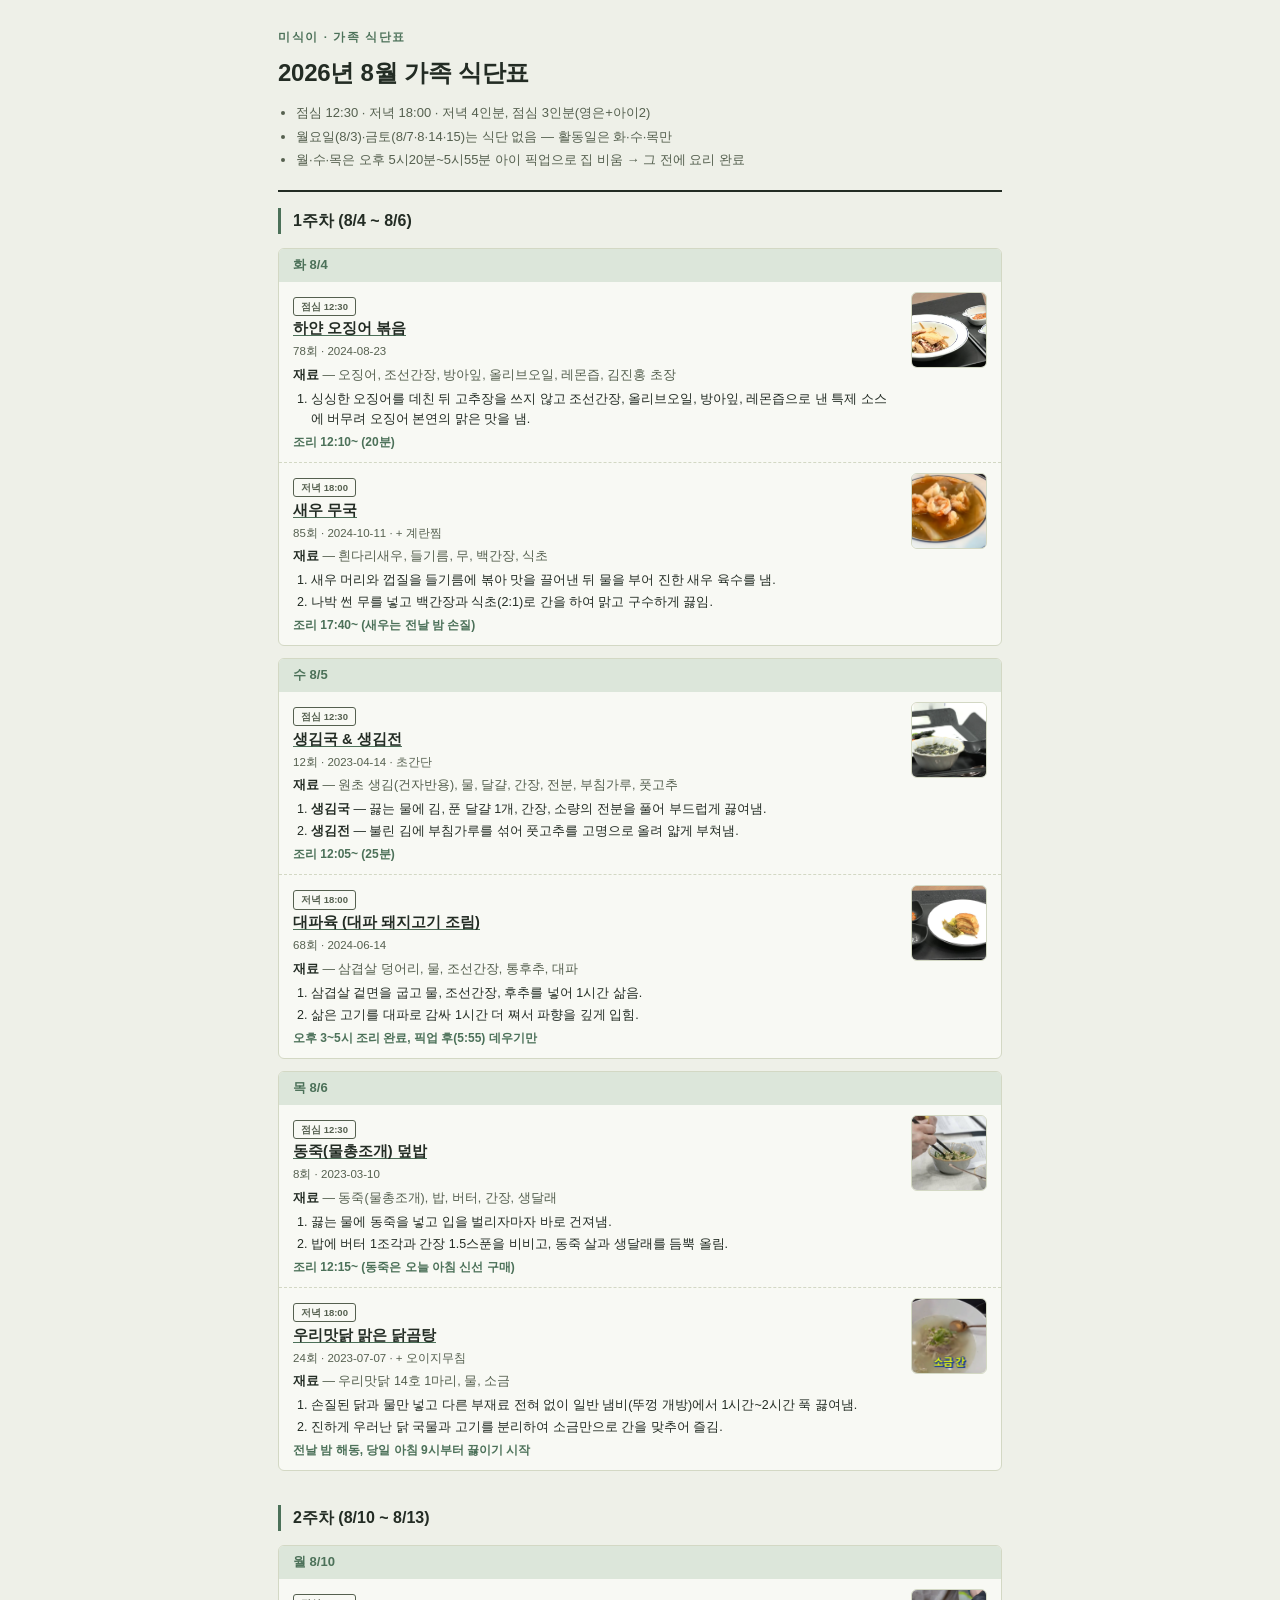
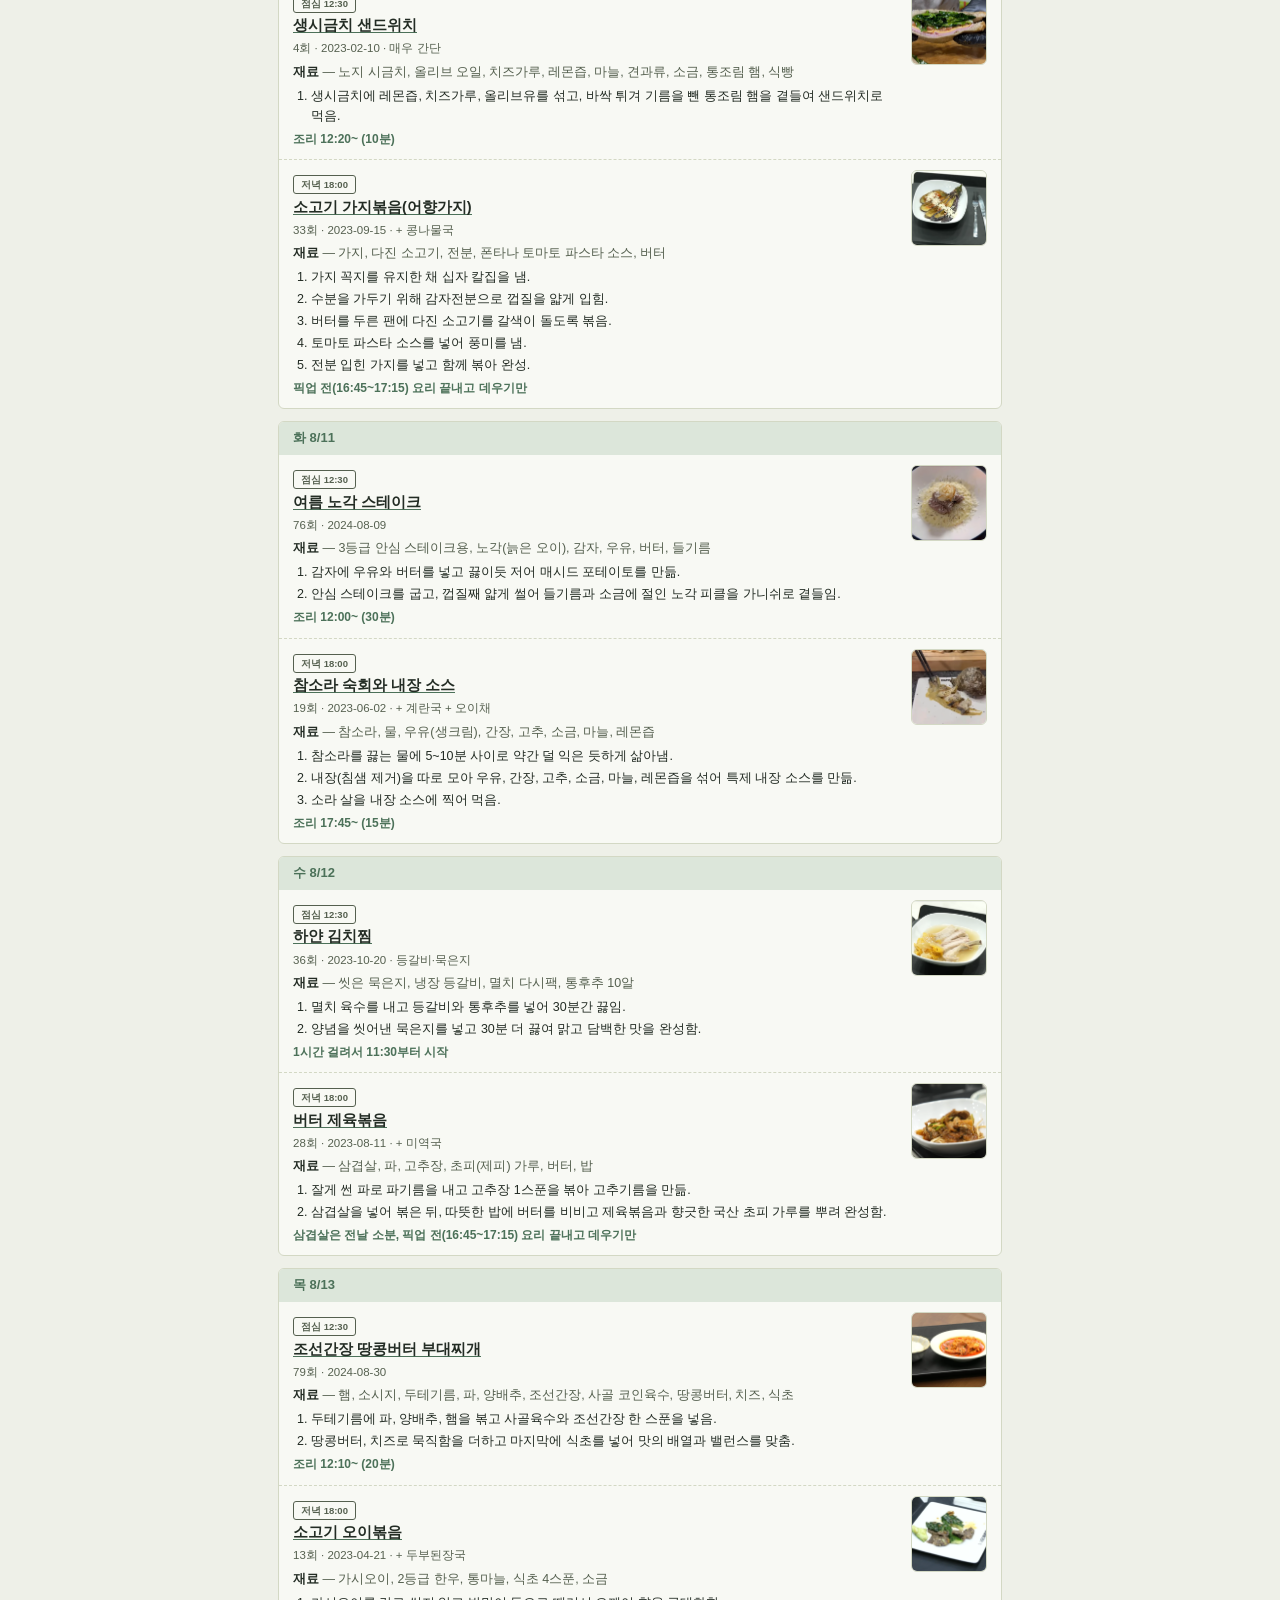
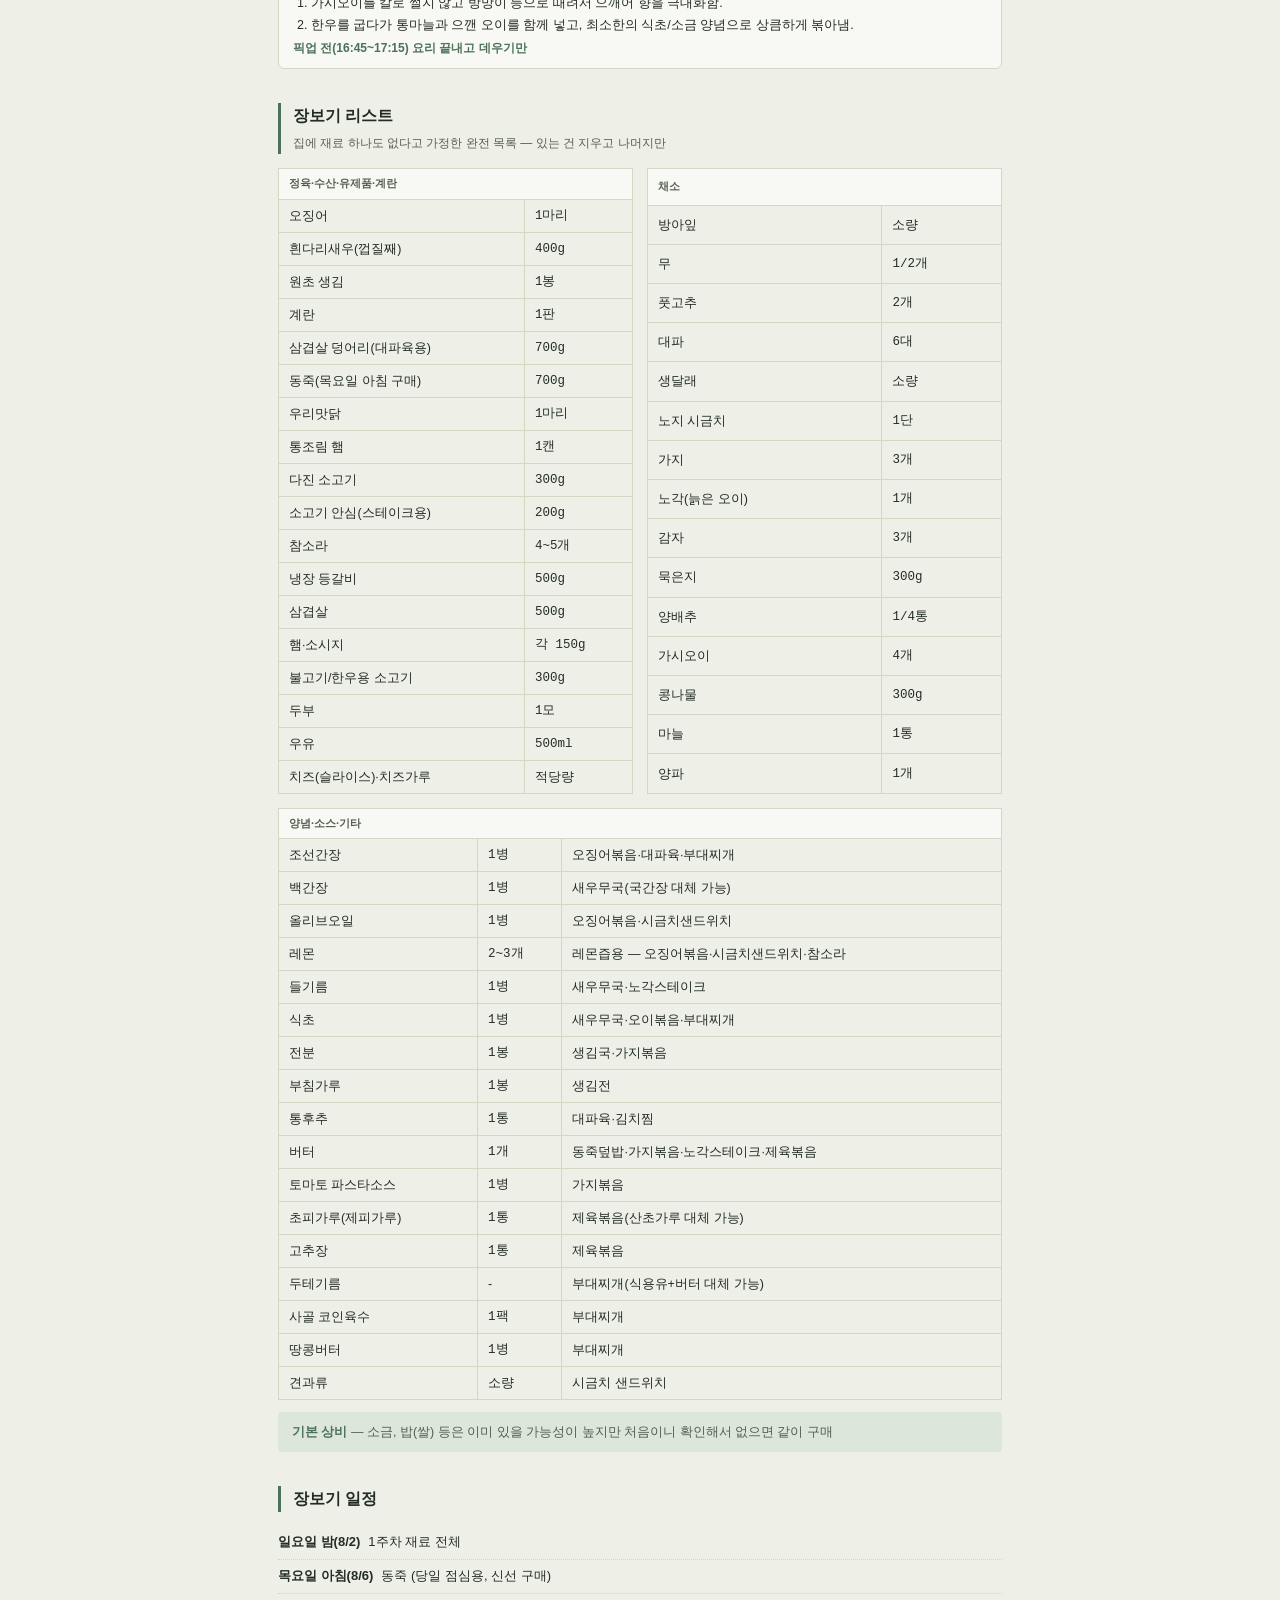
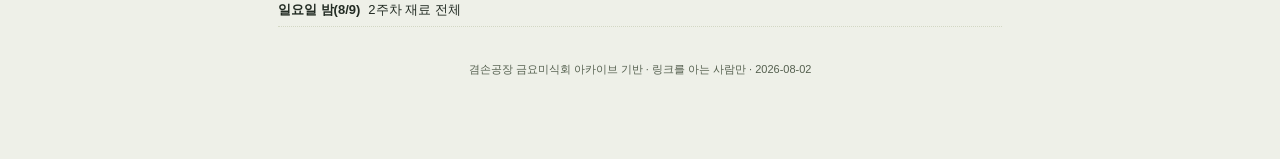
==== family-meal-plan-2026-08.html @ 4e9c43a6 "Expand meal plan recipes with ingredients and numbered steps. Co-authored-by: Cursor <cursoragent@cu" ====
<!DOCTYPE html>
<html lang="ko">
<head>
<meta charset="UTF-8">
<meta name="viewport" content="width=device-width, initial-scale=1.0">
<title>2026년 8월 가족 식단표 — 미식이</title>
<meta name="robots" content="noindex, nofollow">
<style>
  :root{
    --paper:#EEF0E8; --paper-raised:#F8F9F4; --ink:#232C24; --ink-soft:#55604F;
    --celadon:#4C7159; --celadon-soft:#DCE6DA; --persimmon:#B8402A; --yolk:#96660F;
    --line:#D3D8C4;
  }
  @media (prefers-color-scheme: dark){
    :root{ --paper:#171D16; --paper-raised:#1F261D; --ink:#E8EDE3; --ink-soft:#A9B39F;
      --celadon:#8FB39D; --celadon-soft:#263329; --persimmon:#E17856; --yolk:#E0A94A; --line:#313B2C; }
  }
  *{box-sizing:border-box;}
  body{
    margin:0; background:var(--paper); color:var(--ink);
    font-family:-apple-system,BlinkMacSystemFont,"Apple SD Gothic Neo","Malgun Gothic","Segoe UI",sans-serif;
    line-height:1.6;
  }
  .num{ font-family:ui-monospace,SFMono-Regular,Consolas,"Liberation Mono",monospace; font-variant-numeric:tabular-nums; }
  .page{ max-width:760px; margin:0 auto; padding:28px 18px 80px; }

  .masthead{ padding-bottom:16px; border-bottom:2px solid var(--ink); margin-bottom:16px; }
  .masthead .kicker{ font-size:11.5px; font-weight:700; letter-spacing:.14em; text-transform:uppercase; color:var(--celadon); }
  .masthead h1{ font-size:24px; margin:8px 0 10px; letter-spacing:-.01em; }
  .masthead ul{ margin:0; padding-left:18px; font-size:13px; color:var(--ink-soft); }
  .masthead li{ margin-bottom:3px; }

  section{ margin-bottom:34px; }
  .sec-head{ border-left:3px solid var(--celadon); padding-left:12px; margin-bottom:14px; }
  .sec-head h2{ font-size:16px; margin:0; }
  .sec-head .sub{ font-size:12px; color:var(--ink-soft); }

  .day{ background:var(--paper-raised); border:1px solid var(--line); border-radius:6px; margin-bottom:12px; overflow:hidden; }
  .day-head{ background:var(--celadon-soft); padding:6px 14px; font-weight:700; font-size:13px; color:var(--celadon); }
  .meal{ padding:10px 14px; display:flex; gap:12px; align-items:flex-start; justify-content:space-between; }
  .meal + .meal{ border-top:1px dashed var(--line); }
  .meal-text{ flex:1; min-width:0; }
  .meal-thumb{ width:76px; height:76px; object-fit:cover; border-radius:6px; flex-shrink:0; border:1px solid var(--line); cursor:zoom-in; }
  @media (max-width:480px){ .meal-thumb{ width:56px; height:56px; } }

  .lightbox{ display:none; position:fixed; inset:0; background:rgba(0,0,0,.85); z-index:100; align-items:center; justify-content:center; cursor:zoom-out; padding:24px; }
  .lightbox.open{ display:flex; }
  .lightbox img{ max-width:100%; max-height:100%; border-radius:8px; box-shadow:0 8px 30px rgba(0,0,0,.5); }
  .meal-label{ display:inline-block; font-size:9.5px; font-weight:700; padding:1px 7px; border:1px solid var(--ink-soft); border-radius:3px; color:var(--ink-soft); margin-right:6px; }
  .dish{ font-size:14.5px; font-weight:700; }
  .dish a{ color:var(--ink); text-decoration:none; box-shadow:inset 0 -1px 0 var(--celadon); }
  .src{ font-size:11.5px; color:var(--ink-soft); margin:2px 0 4px; }
  .recipe{ font-size:12.5px; color:var(--ink); }
  .ingredients{ margin:4px 0 2px; color:var(--ink-soft); }
  .ingredients b{ color:var(--ink); font-weight:700; }
  .steps{ margin:4px 0 0; padding-left:18px; }
  .steps li{ margin-bottom:2px; }
  .timing{ font-size:12px; color:var(--celadon); margin-top:4px; font-weight:600; }

  table.shop{ width:100%; border-collapse:collapse; }
  table.shop th, table.shop td{ border:1px solid var(--line); padding:6px 10px; font-size:12.5px; text-align:left; }
  table.shop th{ background:var(--paper-raised); color:var(--ink-soft); font-size:11px; }
  .shop-cols{ display:grid; grid-template-columns:1fr 1fr; gap:14px; }
  @media (max-width:560px){ .shop-cols{ grid-template-columns:1fr; } }
  .pantry-strip{ margin-top:12px; font-size:12.5px; color:var(--ink-soft); padding:10px 14px; background:var(--celadon-soft); border-radius:4px; }
  .pantry-strip b{ color:var(--celadon); }

  .sched-item{ font-size:13px; padding:6px 0; border-bottom:1px dotted var(--line); }
  .sched-item .when{ font-weight:700; margin-right:8px; }

  footer{ margin-top:30px; font-size:11px; color:var(--ink-soft); text-align:center; }
</style>
</head>
<body>
<div class="page">
  <header class="masthead">
    <div class="kicker">미식이 · 가족 식단표</div>
    <h1>2026년 8월 가족 식단표</h1>
    <ul>
      <li>점심 12:30 · 저녁 18:00 · 저녁 4인분, 점심 3인분(영은+아이2)</li>
      <li>월요일(8/3)·금토(8/7·8·14·15)는 식단 없음 — 활동일은 화·수·목만</li>
      <li>월·수·목은 오후 5시20분~5시55분 아이 픽업으로 집 비움 → 그 전에 요리 완료</li>
    </ul>
  </header>

  <section id="week1">
    <div class="sec-head"><h2>1주차 (8/4 ~ 8/6)</h2></div>

    <div class="day">
      <div class="day-head">화 8/4</div>
      <div class="meal">
        <div class="meal-text">
          <span class="meal-label">점심 12:30</span>
          <div class="dish"><a href="https://www.youtube.com/watch?v=8QJhXRGtdg0&t=5209s" target="_blank" rel="noopener">하얀 오징어 볶음</a></div>
          <div class="src">78회 · 2024-08-23</div>
          <div class="recipe">
            <div class="ingredients"><b>재료</b> — 오징어, 조선간장, 방아잎, 올리브오일, 레몬즙, 김진홍 초장</div>
            <ol class="steps">
              <li>싱싱한 오징어를 데친 뒤 고추장을 쓰지 않고 조선간장, 올리브오일, 방아잎, 레몬즙으로 낸 특제 소스에 버무려 오징어 본연의 맑은 맛을 냄.</li>
            </ol>
          </div>
          <div class="timing">조리 12:10~ (20분)</div>
        </div>
        <img class="meal-thumb" src="dish-shots/dish01_ojingeo_bokkeum.webp" alt="하얀 오징어 볶음">
      </div>
      <div class="meal">
        <div class="meal-text">
          <span class="meal-label">저녁 18:00</span>
          <div class="dish"><a href="https://www.youtube.com/watch?v=B4TlTQORt7A&t=6886s" target="_blank" rel="noopener">새우 무국</a></div>
          <div class="src">85회 · 2024-10-11 · + 계란찜</div>
          <div class="recipe">
            <div class="ingredients"><b>재료</b> — 흰다리새우, 들기름, 무, 백간장, 식초</div>
            <ol class="steps">
              <li>새우 머리와 껍질을 들기름에 볶아 맛을 끌어낸 뒤 물을 부어 진한 새우 육수를 냄.</li>
              <li>나박 썬 무를 넣고 백간장과 식초(2:1)로 간을 하여 맑고 구수하게 끓임.</li>
            </ol>
          </div>
          <div class="timing">조리 17:40~ (새우는 전날 밤 손질)</div>
        </div>
        <img class="meal-thumb" src="dish-shots/dish02_saeu_muguk.webp" alt="새우 무국">
      </div>
    </div>

    <div class="day">
      <div class="day-head">수 8/5</div>
      <div class="meal">
        <div class="meal-text">
          <span class="meal-label">점심 12:30</span>
          <div class="dish"><a href="https://www.youtube.com/watch?v=GwIgMRKPAXE&t=5298s" target="_blank" rel="noopener">생김국 & 생김전</a></div>
          <div class="src">12회 · 2023-04-14 · 초간단</div>
          <div class="recipe">
            <div class="ingredients"><b>재료</b> — 원초 생김(건자반용), 물, 달걀, 간장, 전분, 부침가루, 풋고추</div>
            <ol class="steps">
              <li><b>생김국</b> — 끓는 물에 김, 푼 달걀 1개, 간장, 소량의 전분을 풀어 부드럽게 끓여냄.</li>
              <li><b>생김전</b> — 불린 김에 부침가루를 섞어 풋고추를 고명으로 올려 얇게 부쳐냄.</li>
            </ol>
          </div>
          <div class="timing">조리 12:05~ (25분)</div>
        </div>
        <img class="meal-thumb" src="dish-shots/dish03_saengim_guk.webp" alt="생김국">
      </div>
      <div class="meal">
        <div class="meal-text">
          <span class="meal-label">저녁 18:00</span>
          <div class="dish"><a href="https://www.youtube.com/watch?v=63vp3o_kvYI&t=5462s" target="_blank" rel="noopener">대파육 (대파 돼지고기 조림)</a></div>
          <div class="src">68회 · 2024-06-14</div>
          <div class="recipe">
            <div class="ingredients"><b>재료</b> — 삼겹살 덩어리, 물, 조선간장, 통후추, 대파</div>
            <ol class="steps">
              <li>삼겹살 겉면을 굽고 물, 조선간장, 후추를 넣어 1시간 삶음.</li>
              <li>삶은 고기를 대파로 감싸 1시간 더 쪄서 파향을 깊게 입힘.</li>
            </ol>
          </div>
          <div class="timing">오후 3~5시 조리 완료, 픽업 후(5:55) 데우기만</div>
        </div>
        <img class="meal-thumb" src="dish-shots/dish04_daepayuk.jpg" alt="대파육">
      </div>
    </div>

    <div class="day">
      <div class="day-head">목 8/6</div>
      <div class="meal">
        <div class="meal-text">
          <span class="meal-label">점심 12:30</span>
          <div class="dish"><a href="https://www.youtube.com/watch?v=Ga3qK2fAWWA&t=5185s" target="_blank" rel="noopener">동죽(물총조개) 덮밥</a></div>
          <div class="src">8회 · 2023-03-10</div>
          <div class="recipe">
            <div class="ingredients"><b>재료</b> — 동죽(물총조개), 밥, 버터, 간장, 생달래</div>
            <ol class="steps">
              <li>끓는 물에 동죽을 넣고 입을 벌리자마자 바로 건져냄.</li>
              <li>밥에 버터 1조각과 간장 1.5스푼을 비비고, 동죽 살과 생달래를 듬뿍 올림.</li>
            </ol>
          </div>
          <div class="timing">조리 12:15~ (동죽은 오늘 아침 신선 구매)</div>
        </div>
        <img class="meal-thumb" src="dish-shots/dish05_dongjuk_deopbap.jpg" alt="동죽 덮밥">
      </div>
      <div class="meal">
        <div class="meal-text">
          <span class="meal-label">저녁 18:00</span>
          <div class="dish"><a href="https://www.youtube.com/watch?v=LQE3TTDLw6c&t=5649s" target="_blank" rel="noopener">우리맛닭 맑은 닭곰탕</a></div>
          <div class="src">24회 · 2023-07-07 · + 오이지무침</div>
          <div class="recipe">
            <div class="ingredients"><b>재료</b> — 우리맛닭 14호 1마리, 물, 소금</div>
            <ol class="steps">
              <li>손질된 닭과 물만 넣고 다른 부재료 전혀 없이 일반 냄비(뚜껑 개방)에서 1시간~2시간 푹 끓여냄.</li>
              <li>진하게 우러난 닭 국물과 고기를 분리하여 소금만으로 간을 맞추어 즐김.</li>
            </ol>
          </div>
          <div class="timing">전날 밤 해동, 당일 아침 9시부터 끓이기 시작</div>
        </div>
        <img class="meal-thumb" src="dish-shots/dish06_dakgomtang.png" alt="닭곰탕">
      </div>
    </div>
  </section>

  <section id="week2">
    <div class="sec-head"><h2>2주차 (8/10 ~ 8/13)</h2></div>

    <div class="day">
      <div class="day-head">월 8/10</div>
      <div class="meal">
        <div class="meal-text">
          <span class="meal-label">점심 12:30</span>
          <div class="dish"><a href="https://www.youtube.com/watch?v=szkrNAQqNQs&t=5278s" target="_blank" rel="noopener">생시금치 샌드위치</a></div>
          <div class="src">4회 · 2023-02-10 · 매우 간단</div>
          <div class="recipe">
            <div class="ingredients"><b>재료</b> — 노지 시금치, 올리브 오일, 치즈가루, 레몬즙, 마늘, 견과류, 소금, 통조림 햄, 식빵</div>
            <ol class="steps">
              <li>생시금치에 레몬즙, 치즈가루, 올리브유를 섞고, 바싹 튀겨 기름을 뺀 통조림 햄을 곁들여 샌드위치로 먹음.</li>
            </ol>
          </div>
          <div class="timing">조리 12:20~ (10분)</div>
        </div>
        <img class="meal-thumb" src="dish-shots/dish07_sigeumchi_sandwich.webp" alt="시금치 샌드위치">
      </div>
      <div class="meal">
        <div class="meal-text">
          <span class="meal-label">저녁 18:00</span>
          <div class="dish"><a href="https://www.youtube.com/watch?v=2fIz7--z23w&t=5774s" target="_blank" rel="noopener">소고기 가지볶음(어향가지)</a></div>
          <div class="src">33회 · 2023-09-15 · + 콩나물국</div>
          <div class="recipe">
            <div class="ingredients"><b>재료</b> — 가지, 다진 소고기, 전분, 폰타나 토마토 파스타 소스, 버터</div>
            <ol class="steps">
              <li>가지 꼭지를 유지한 채 십자 칼집을 냄.</li>
              <li>수분을 가두기 위해 감자전분으로 껍질을 얇게 입힘.</li>
              <li>버터를 두른 팬에 다진 소고기를 갈색이 돌도록 볶음.</li>
              <li>토마토 파스타 소스를 넣어 풍미를 냄.</li>
              <li>전분 입힌 가지를 넣고 함께 볶아 완성.</li>
            </ol>
          </div>
          <div class="timing">픽업 전(16:45~17:15) 요리 끝내고 데우기만</div>
        </div>
        <img class="meal-thumb" src="dish-shots/dish08_gaji_bokkeum.webp" alt="가지볶음">
      </div>
    </div>

    <div class="day">
      <div class="day-head">화 8/11</div>
      <div class="meal">
        <div class="meal-text">
          <span class="meal-label">점심 12:30</span>
          <div class="dish"><a href="https://www.youtube.com/watch?v=grDqMq6dmNU&t=5242s" target="_blank" rel="noopener">여름 노각 스테이크</a></div>
          <div class="src">76회 · 2024-08-09</div>
          <div class="recipe">
            <div class="ingredients"><b>재료</b> — 3등급 안심 스테이크용, 노각(늙은 오이), 감자, 우유, 버터, 들기름</div>
            <ol class="steps">
              <li>감자에 우유와 버터를 넣고 끓이듯 저어 매시드 포테이토를 만듦.</li>
              <li>안심 스테이크를 굽고, 껍질째 얇게 썰어 들기름과 소금에 절인 노각 피클을 가니쉬로 곁들임.</li>
            </ol>
          </div>
          <div class="timing">조리 12:00~ (30분)</div>
        </div>
        <img class="meal-thumb" src="dish-shots/dish09_nogak_steak.webp" alt="노각 스테이크">
      </div>
      <div class="meal">
        <div class="meal-text">
          <span class="meal-label">저녁 18:00</span>
          <div class="dish"><a href="https://www.youtube.com/watch?v=RFnFnGWUBQI&t=5359s" target="_blank" rel="noopener">참소라 숙회와 내장 소스</a></div>
          <div class="src">19회 · 2023-06-02 · + 계란국 + 오이채</div>
          <div class="recipe">
            <div class="ingredients"><b>재료</b> — 참소라, 물, 우유(생크림), 간장, 고추, 소금, 마늘, 레몬즙</div>
            <ol class="steps">
              <li>참소라를 끓는 물에 5~10분 사이로 약간 덜 익은 듯하게 삶아냄.</li>
              <li>내장(침샘 제거)을 따로 모아 우유, 간장, 고추, 소금, 마늘, 레몬즙을 섞어 특제 내장 소스를 만듦.</li>
              <li>소라 살을 내장 소스에 찍어 먹음.</li>
            </ol>
          </div>
          <div class="timing">조리 17:45~ (15분)</div>
        </div>
        <img class="meal-thumb" src="dish-shots/dish10_chamsora.webp" alt="참소라 숙회">
      </div>
    </div>

    <div class="day">
      <div class="day-head">수 8/12</div>
      <div class="meal">
        <div class="meal-text">
          <span class="meal-label">점심 12:30</span>
          <div class="dish"><a href="https://www.youtube.com/watch?v=PLZoE59ZDUQ&t=5901s" target="_blank" rel="noopener">하얀 김치찜</a></div>
          <div class="src">36회 · 2023-10-20 · 등갈비·묵은지</div>
          <div class="recipe">
            <div class="ingredients"><b>재료</b> — 씻은 묵은지, 냉장 등갈비, 멸치 다시팩, 통후추 10알</div>
            <ol class="steps">
              <li>멸치 육수를 내고 등갈비와 통후추를 넣어 30분간 끓임.</li>
              <li>양념을 씻어낸 묵은지를 넣고 30분 더 끓여 맑고 담백한 맛을 완성함.</li>
            </ol>
          </div>
          <div class="timing">1시간 걸려서 11:30부터 시작</div>
        </div>
        <img class="meal-thumb" src="dish-shots/dish11_kimchi_jjim.webp" alt="하얀 김치찜">
      </div>
      <div class="meal">
        <div class="meal-text">
          <span class="meal-label">저녁 18:00</span>
          <div class="dish"><a href="https://www.youtube.com/watch?v=vbrKO9XcOMw&t=5765s" target="_blank" rel="noopener">버터 제육볶음</a></div>
          <div class="src">28회 · 2023-08-11 · + 미역국</div>
          <div class="recipe">
            <div class="ingredients"><b>재료</b> — 삼겹살, 파, 고추장, 초피(제피) 가루, 버터, 밥</div>
            <ol class="steps">
              <li>잘게 썬 파로 파기름을 내고 고추장 1스푼을 볶아 고추기름을 만듦.</li>
              <li>삼겹살을 넣어 볶은 뒤, 따뜻한 밥에 버터를 비비고 제육볶음과 향긋한 국산 초피 가루를 뿌려 완성함.</li>
            </ol>
          </div>
          <div class="timing">삼겹살은 전날 소분, 픽업 전(16:45~17:15) 요리 끝내고 데우기만</div>
        </div>
        <img class="meal-thumb" src="dish-shots/dish12_butter_jeyuk.webp" alt="버터 제육볶음">
      </div>
    </div>

    <div class="day">
      <div class="day-head">목 8/13</div>
      <div class="meal">
        <div class="meal-text">
          <span class="meal-label">점심 12:30</span>
          <div class="dish"><a href="https://www.youtube.com/watch?v=PSjZntp43L4&t=4524s" target="_blank" rel="noopener">조선간장 땅콩버터 부대찌개</a></div>
          <div class="src">79회 · 2024-08-30</div>
          <div class="recipe">
            <div class="ingredients"><b>재료</b> — 햄, 소시지, 두테기름, 파, 양배추, 조선간장, 사골 코인육수, 땅콩버터, 치즈, 식초</div>
            <ol class="steps">
              <li>두테기름에 파, 양배추, 햄을 볶고 사골육수와 조선간장 한 스푼을 넣음.</li>
              <li>땅콩버터, 치즈로 묵직함을 더하고 마지막에 식초를 넣어 맛의 배열과 밸런스를 맞춤.</li>
            </ol>
          </div>
          <div class="timing">조리 12:10~ (20분)</div>
        </div>
        <img class="meal-thumb" src="dish-shots/dish13_budae_jjigae.webp" alt="부대찌개">
      </div>
      <div class="meal">
        <div class="meal-text">
          <span class="meal-label">저녁 18:00</span>
          <div class="dish"><a href="https://www.youtube.com/watch?v=000nQze_Y2I&t=5229s" target="_blank" rel="noopener">소고기 오이볶음</a></div>
          <div class="src">13회 · 2023-04-21 · + 두부된장국</div>
          <div class="recipe">
            <div class="ingredients"><b>재료</b> — 가시오이, 2등급 한우, 통마늘, 식초 4스푼, 소금</div>
            <ol class="steps">
              <li>가시오이를 칼로 썰지 않고 방망이 등으로 때려서 으깨어 향을 극대화함.</li>
              <li>한우를 굽다가 통마늘과 으깬 오이를 함께 넣고, 최소한의 식초/소금 양념으로 상큼하게 볶아냄.</li>
            </ol>
          </div>
          <div class="timing">픽업 전(16:45~17:15) 요리 끝내고 데우기만</div>
        </div>
        <img class="meal-thumb" src="dish-shots/dish14_oi_bokkeum.webp" alt="오이볶음">
      </div>
    </div>
  </section>

  <section id="shopping">
    <div class="sec-head"><h2>장보기 리스트</h2><span class="sub">집에 재료 하나도 없다고 가정한 완전 목록 — 있는 건 지우고 나머지만</span></div>
    <div class="shop-cols">
      <table class="shop">
        <tr><th colspan="2">정육·수산·유제품·계란</th></tr>
        <tr><td>오징어</td><td class="num">1마리</td></tr>
        <tr><td>흰다리새우(껍질째)</td><td class="num">400g</td></tr>
        <tr><td>원초 생김</td><td class="num">1봉</td></tr>
        <tr><td>계란</td><td class="num">1판</td></tr>
        <tr><td>삼겹살 덩어리(대파육용)</td><td class="num">700g</td></tr>
        <tr><td>동죽(목요일 아침 구매)</td><td class="num">700g</td></tr>
        <tr><td>우리맛닭</td><td class="num">1마리</td></tr>
        <tr><td>통조림 햄</td><td class="num">1캔</td></tr>
        <tr><td>다진 소고기</td><td class="num">300g</td></tr>
        <tr><td>소고기 안심(스테이크용)</td><td class="num">200g</td></tr>
        <tr><td>참소라</td><td class="num">4~5개</td></tr>
        <tr><td>냉장 등갈비</td><td class="num">500g</td></tr>
        <tr><td>삼겹살</td><td class="num">500g</td></tr>
        <tr><td>햄·소시지</td><td class="num">각 150g</td></tr>
        <tr><td>불고기/한우용 소고기</td><td class="num">300g</td></tr>
        <tr><td>두부</td><td class="num">1모</td></tr>
        <tr><td>우유</td><td class="num">500ml</td></tr>
        <tr><td>치즈(슬라이스)·치즈가루</td><td>적당량</td></tr>
      </table>
      <table class="shop">
        <tr><th colspan="2">채소</th></tr>
        <tr><td>방아잎</td><td>소량</td></tr>
        <tr><td>무</td><td class="num">1/2개</td></tr>
        <tr><td>풋고추</td><td class="num">2개</td></tr>
        <tr><td>대파</td><td class="num">6대</td></tr>
        <tr><td>생달래</td><td>소량</td></tr>
        <tr><td>노지 시금치</td><td class="num">1단</td></tr>
        <tr><td>가지</td><td class="num">3개</td></tr>
        <tr><td>노각(늙은 오이)</td><td class="num">1개</td></tr>
        <tr><td>감자</td><td class="num">3개</td></tr>
        <tr><td>묵은지</td><td class="num">300g</td></tr>
        <tr><td>양배추</td><td class="num">1/4통</td></tr>
        <tr><td>가시오이</td><td class="num">4개</td></tr>
        <tr><td>콩나물</td><td class="num">300g</td></tr>
        <tr><td>마늘</td><td class="num">1통</td></tr>
        <tr><td>양파</td><td class="num">1개</td></tr>
      </table>
    </div>
    <table class="shop" style="margin-top:14px;">
      <tr><th colspan="3">양념·소스·기타</th></tr>
      <tr><td>조선간장</td><td class="num">1병</td><td>오징어볶음·대파육·부대찌개</td></tr>
      <tr><td>백간장</td><td class="num">1병</td><td>새우무국(국간장 대체 가능)</td></tr>
      <tr><td>올리브오일</td><td class="num">1병</td><td>오징어볶음·시금치샌드위치</td></tr>
      <tr><td>레몬</td><td class="num">2~3개</td><td>레몬즙용 — 오징어볶음·시금치샌드위치·참소라</td></tr>
      <tr><td>들기름</td><td class="num">1병</td><td>새우무국·노각스테이크</td></tr>
      <tr><td>식초</td><td class="num">1병</td><td>새우무국·오이볶음·부대찌개</td></tr>
      <tr><td>전분</td><td class="num">1봉</td><td>생김국·가지볶음</td></tr>
      <tr><td>부침가루</td><td class="num">1봉</td><td>생김전</td></tr>
      <tr><td>통후추</td><td class="num">1통</td><td>대파육·김치찜</td></tr>
      <tr><td>버터</td><td class="num">1개</td><td>동죽덮밥·가지볶음·노각스테이크·제육볶음</td></tr>
      <tr><td>토마토 파스타소스</td><td class="num">1병</td><td>가지볶음</td></tr>
      <tr><td>초피가루(제피가루)</td><td class="num">1통</td><td>제육볶음(산초가루 대체 가능)</td></tr>
      <tr><td>고추장</td><td class="num">1통</td><td>제육볶음</td></tr>
      <tr><td>두테기름</td><td>-</td><td>부대찌개(식용유+버터 대체 가능)</td></tr>
      <tr><td>사골 코인육수</td><td class="num">1팩</td><td>부대찌개</td></tr>
      <tr><td>땅콩버터</td><td class="num">1병</td><td>부대찌개</td></tr>
      <tr><td>견과류</td><td>소량</td><td>시금치 샌드위치</td></tr>
    </table>
    <div class="pantry-strip"><b>기본 상비</b> — 소금, 밥(쌀) 등은 이미 있을 가능성이 높지만 처음이니 확인해서 없으면 같이 구매</div>
  </section>

  <section id="schedule">
    <div class="sec-head"><h2>장보기 일정</h2></div>
    <div class="sched-item"><span class="when">일요일 밤(8/2)</span>1주차 재료 전체</div>
    <div class="sched-item"><span class="when">목요일 아침(8/6)</span>동죽 (당일 점심용, 신선 구매)</div>
    <div class="sched-item"><span class="when">일요일 밤(8/9)</span>2주차 재료 전체</div>
  </section>

  <footer>겸손공장 금요미식회 아카이브 기반 · 링크를 아는 사람만 · 2026-08-02</footer>
</div>

<div class="lightbox" id="lightbox" onclick="this.classList.remove('open')">
  <img id="lightbox-img" src="" alt="">
</div>
<script>
  document.querySelectorAll('.meal-thumb').forEach(function(img){
    img.addEventListener('click', function(){
      document.getElementById('lightbox-img').src = img.src;
      document.getElementById('lightbox-img').alt = img.alt;
      document.getElementById('lightbox').classList.add('open');
    });
  });
</script>
</body>
</html>
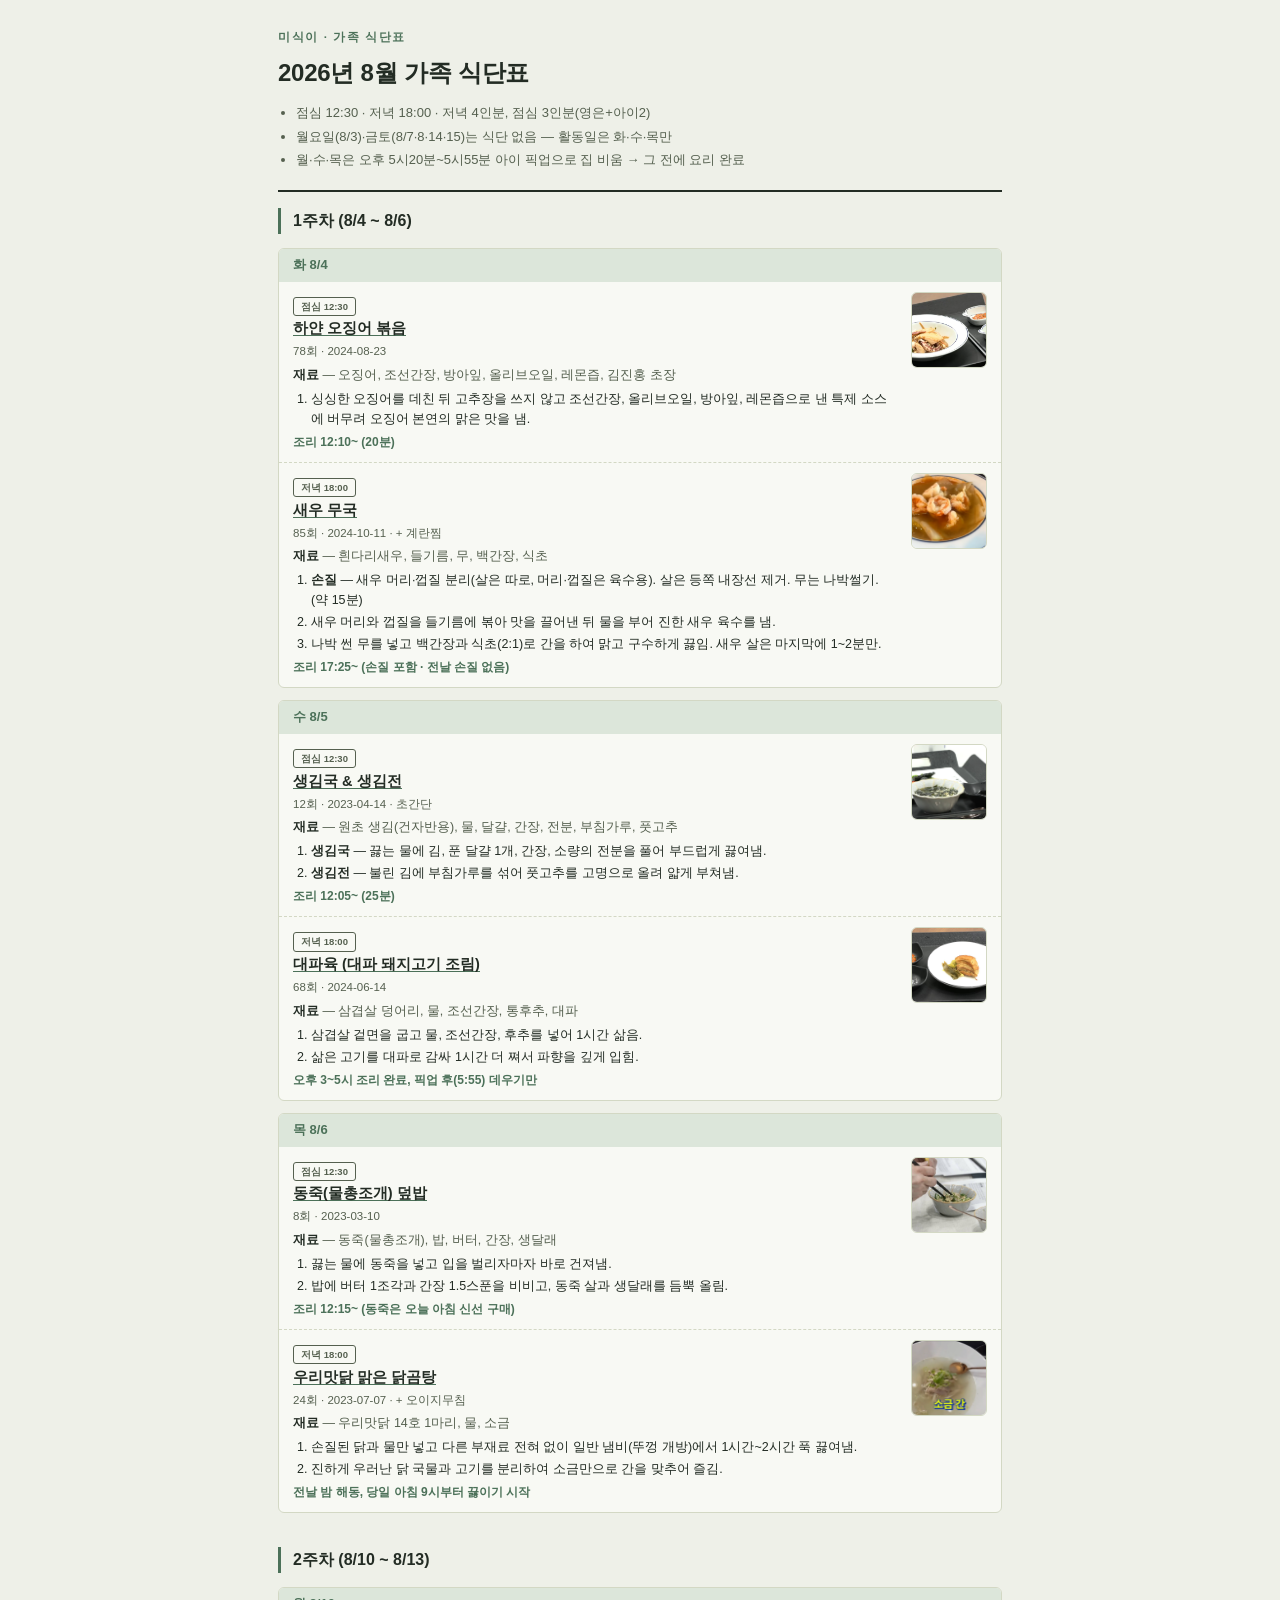
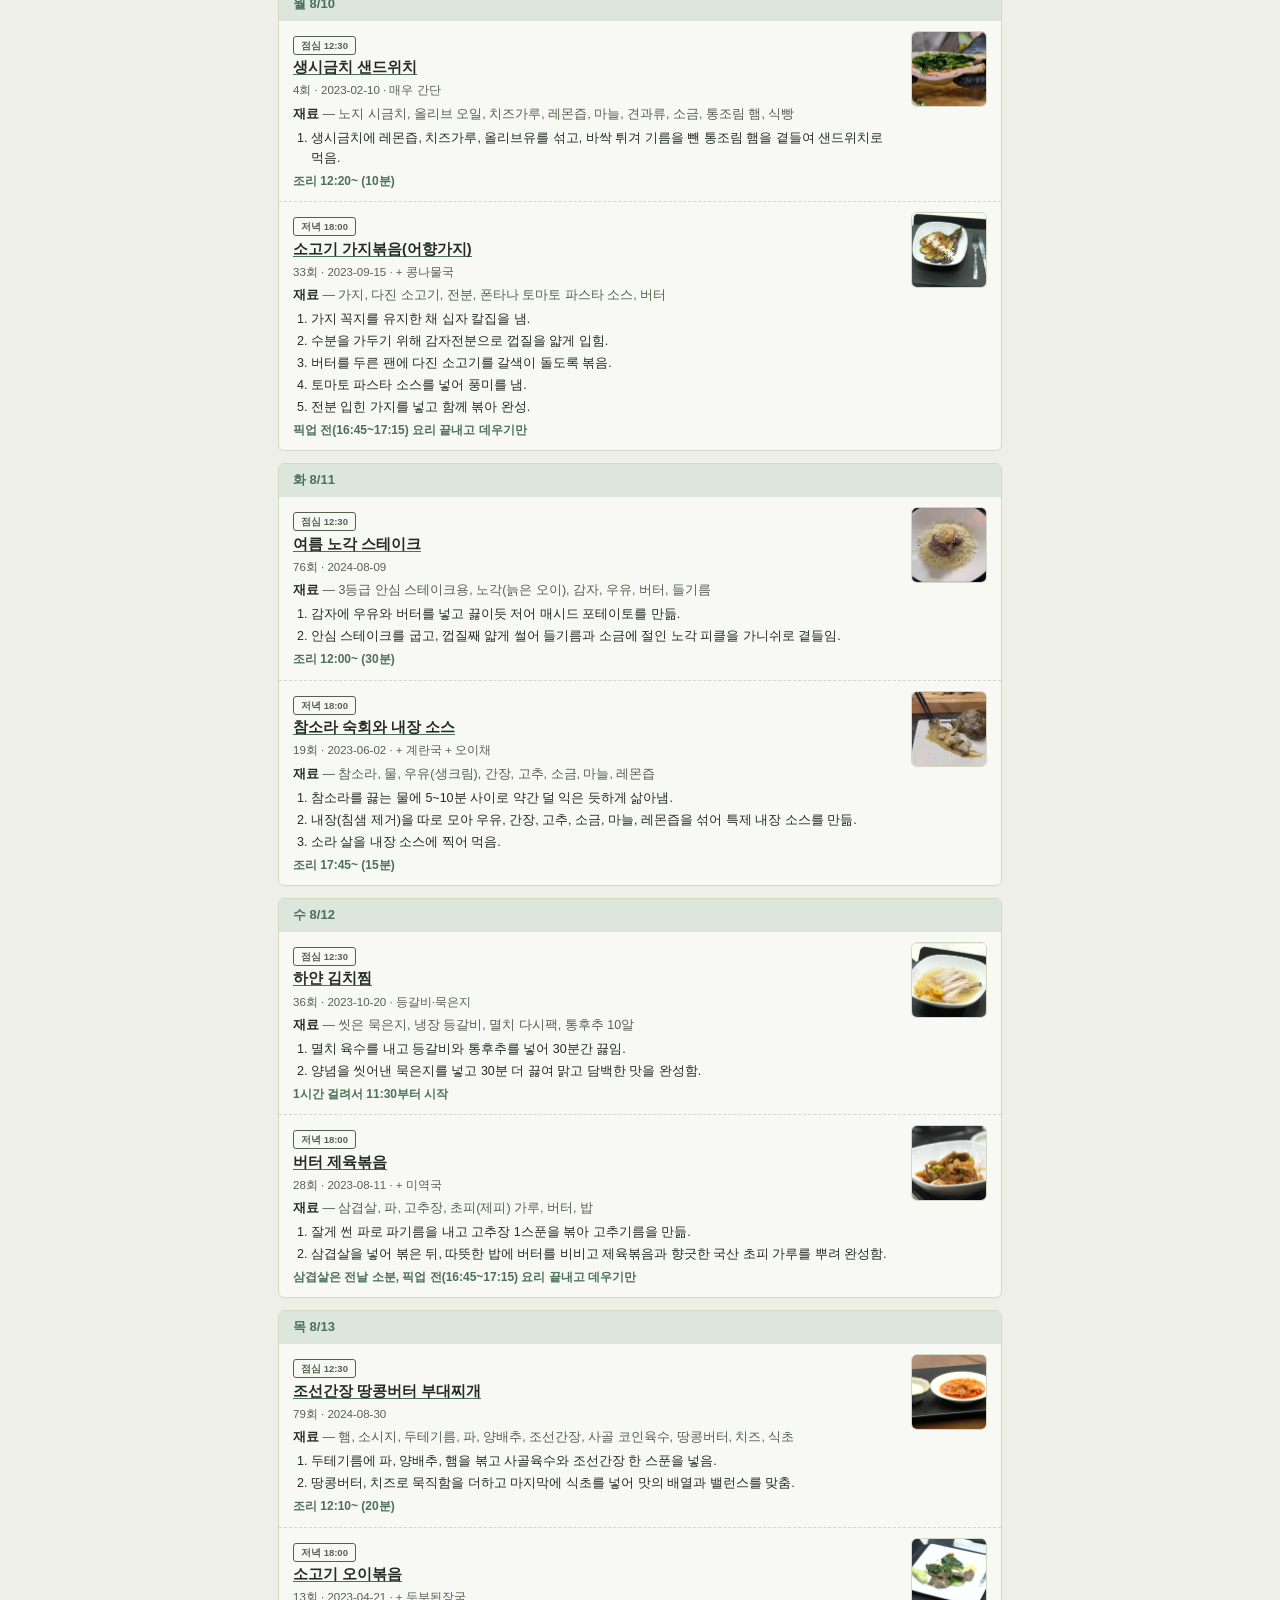
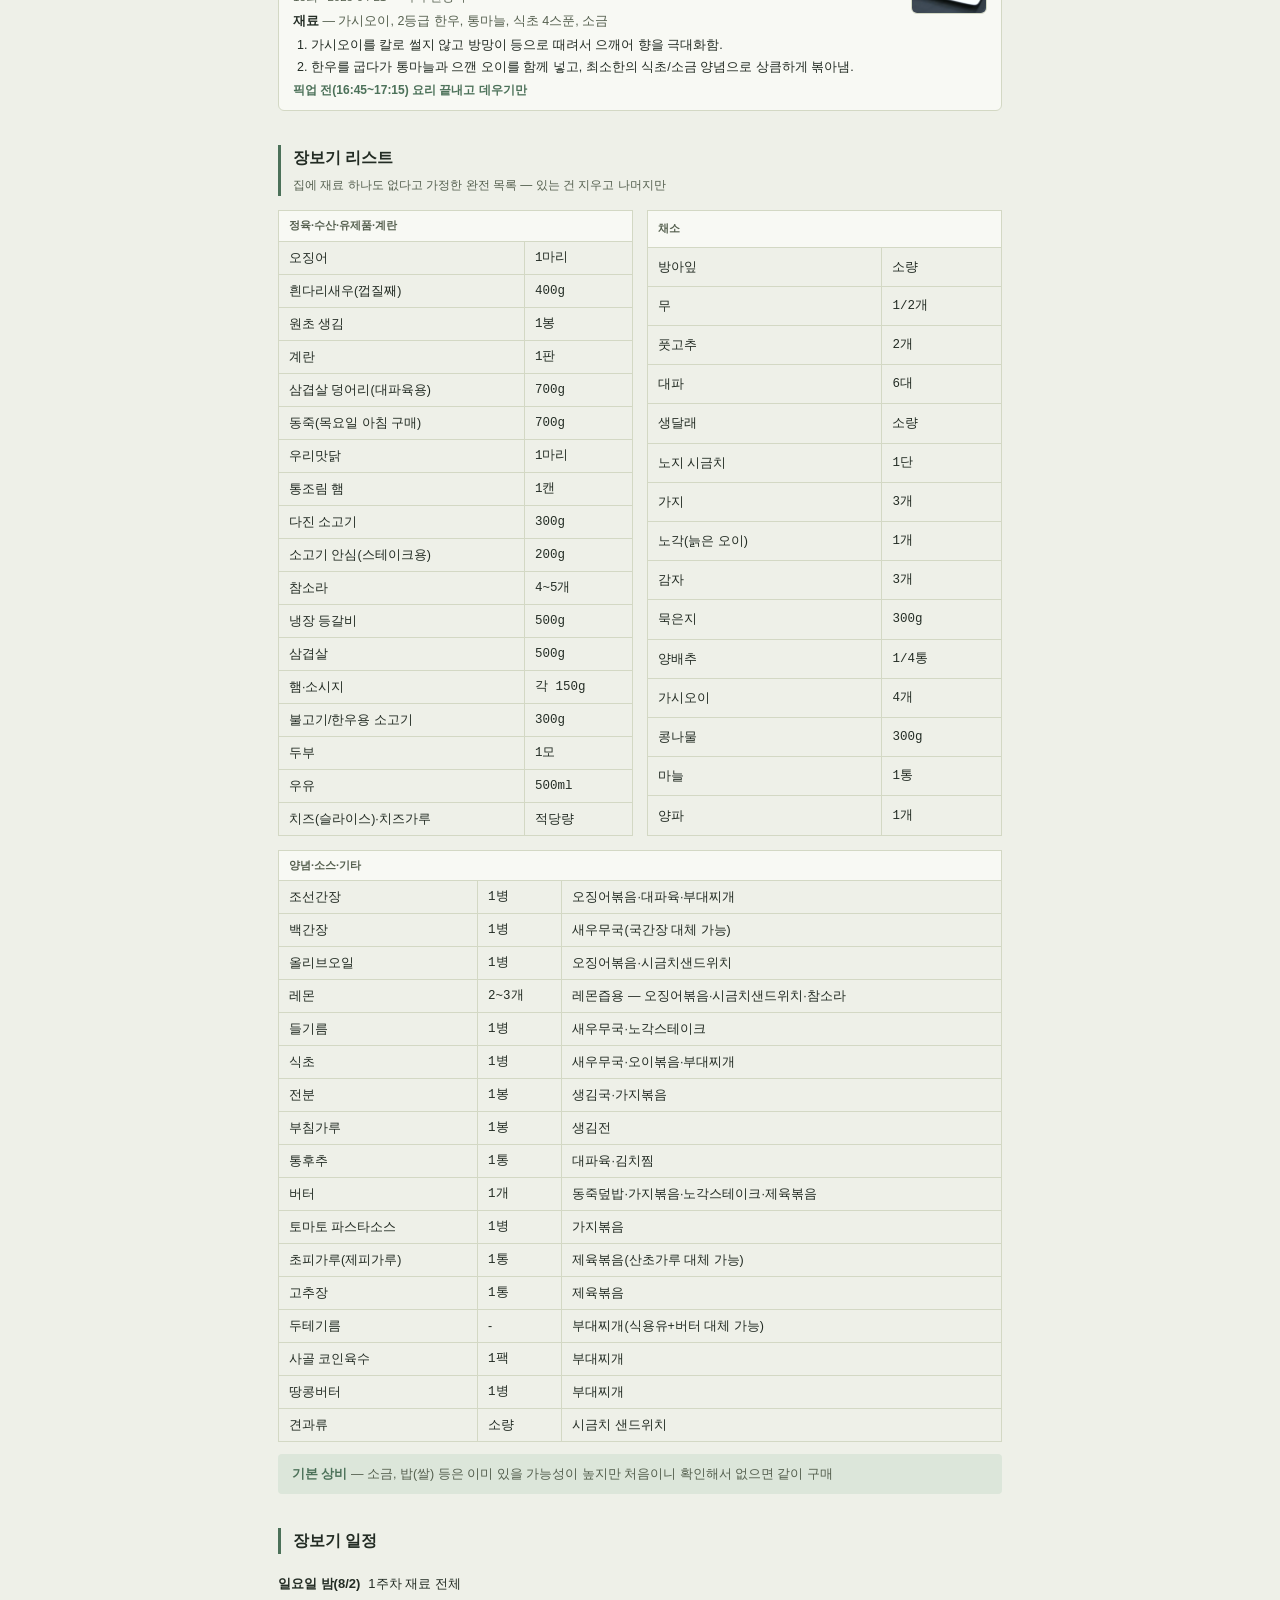
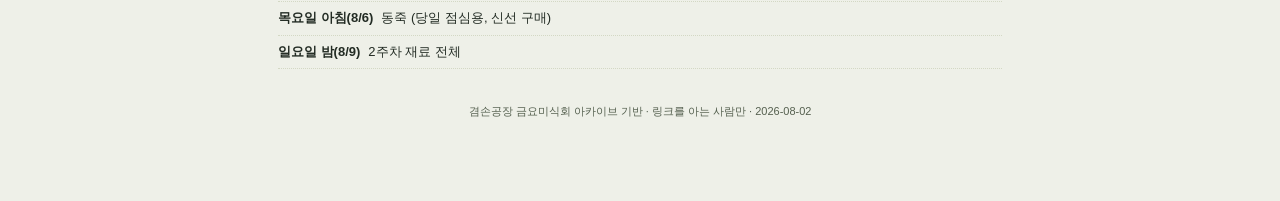
==== commit 5f868466: "Include shrimp prep in same-day cook timing for muguk. Co-authored-by: Cursor <cursoragent@cursor.co" ====
--- a/family-meal-plan-2026-08.html
+++ b/family-meal-plan-2026-08.html
@@ -111,11 +111,12 @@
           <div class="recipe">
             <div class="ingredients"><b>재료</b> — 흰다리새우, 들기름, 무, 백간장, 식초</div>
             <ol class="steps">
+              <li><b>손질</b> — 새우 머리·껍질 분리(살은 따로, 머리·껍질은 육수용). 살은 등쪽 내장선 제거. 무는 나박썰기. (약 15분)</li>
               <li>새우 머리와 껍질을 들기름에 볶아 맛을 끌어낸 뒤 물을 부어 진한 새우 육수를 냄.</li>
-              <li>나박 썬 무를 넣고 백간장과 식초(2:1)로 간을 하여 맑고 구수하게 끓임.</li>
-            </ol>
-          </div>
-          <div class="timing">조리 17:40~ (새우는 전날 밤 손질)</div>
+              <li>나박 썬 무를 넣고 백간장과 식초(2:1)로 간을 하여 맑고 구수하게 끓임. 새우 살은 마지막에 1~2분만.</li>
+            </ol>
+          </div>
+          <div class="timing">조리 17:25~ (손질 포함 · 전날 손질 없음)</div>
         </div>
         <img class="meal-thumb" src="dish-shots/dish02_saeu_muguk.webp" alt="새우 무국">
       </div>
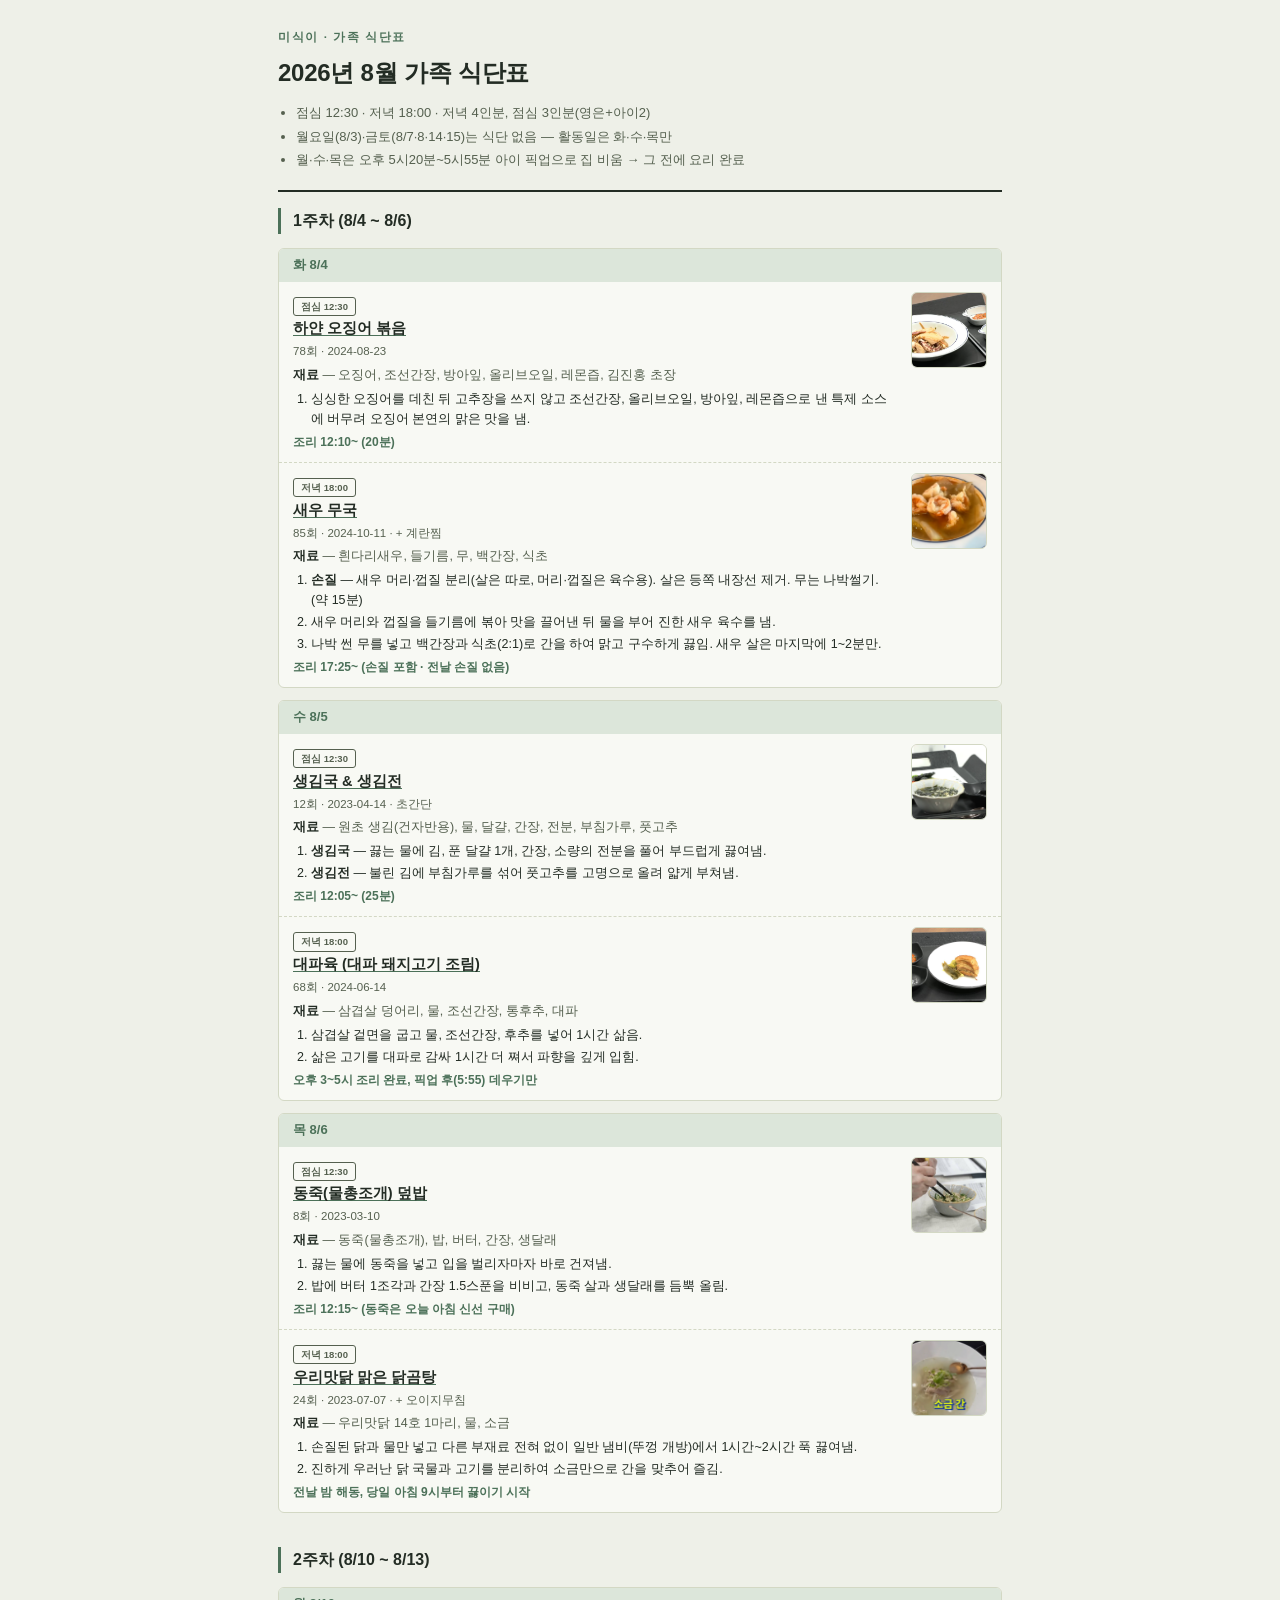
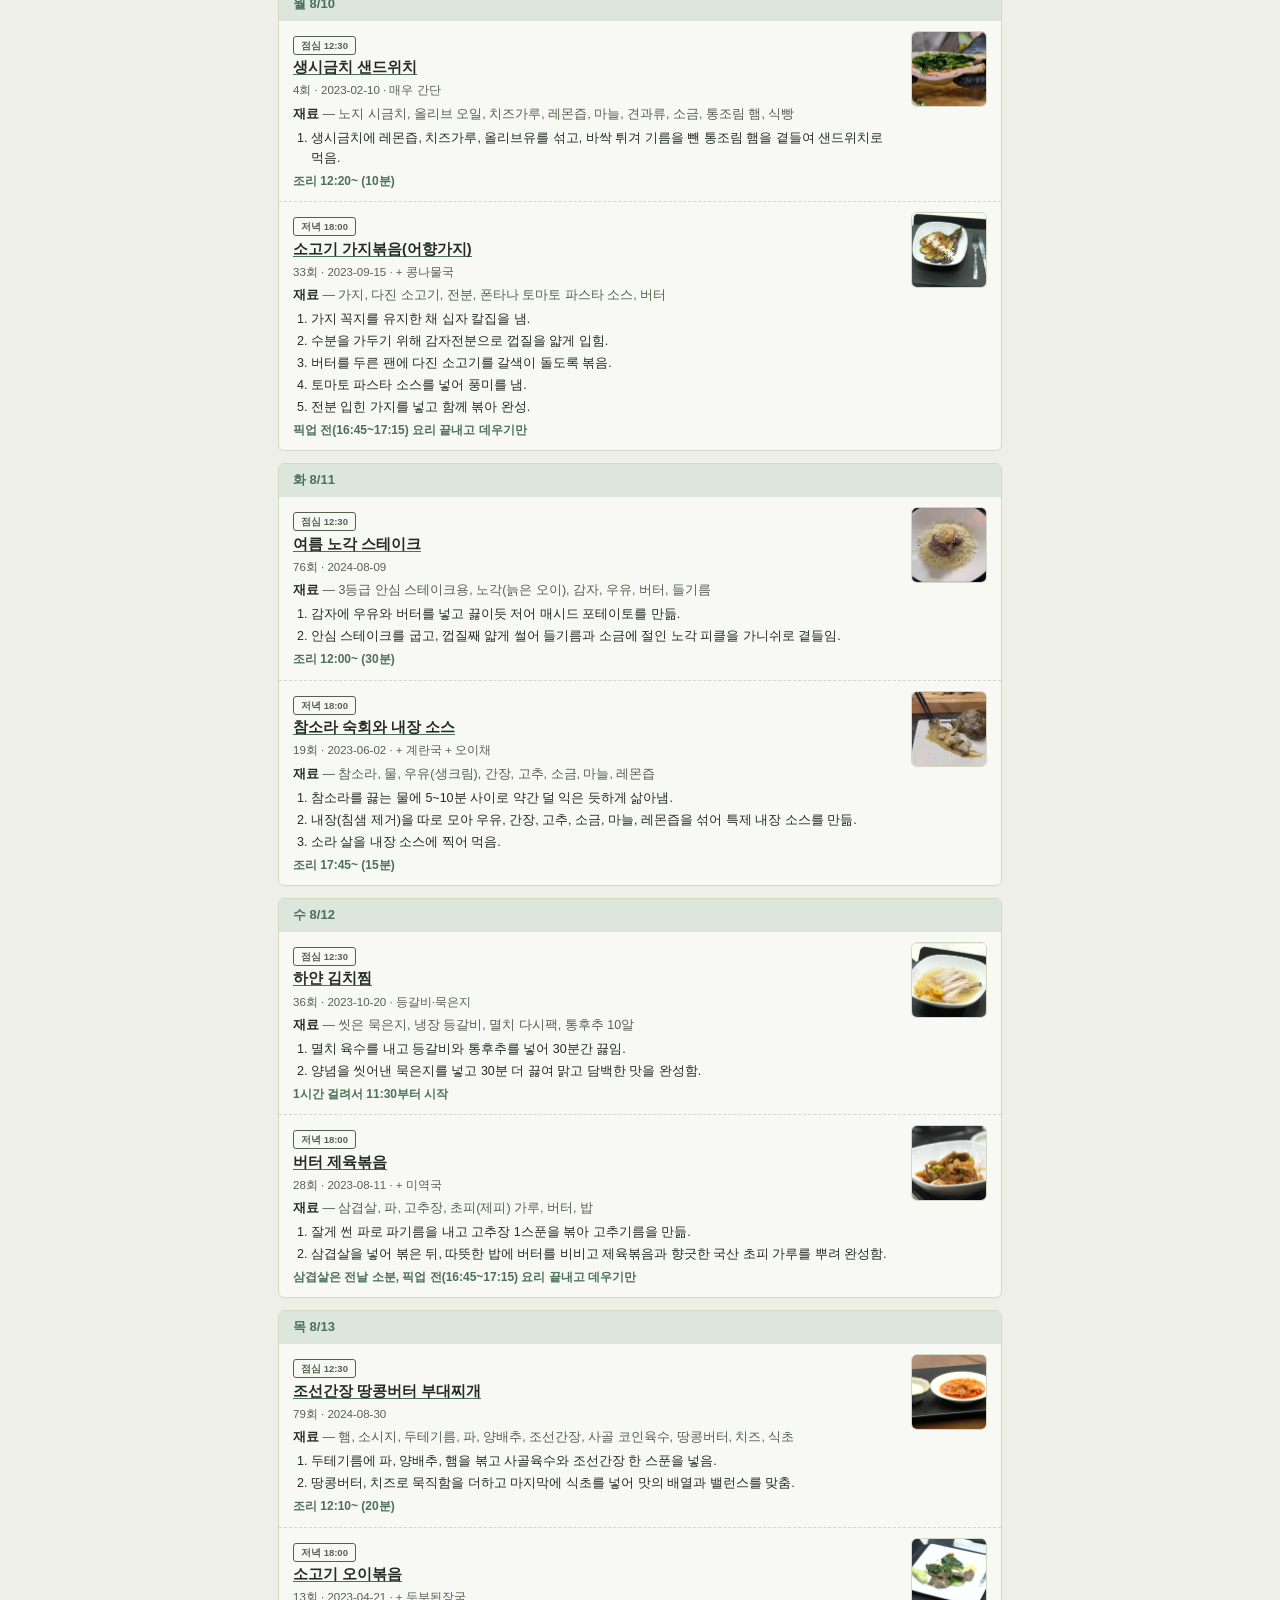
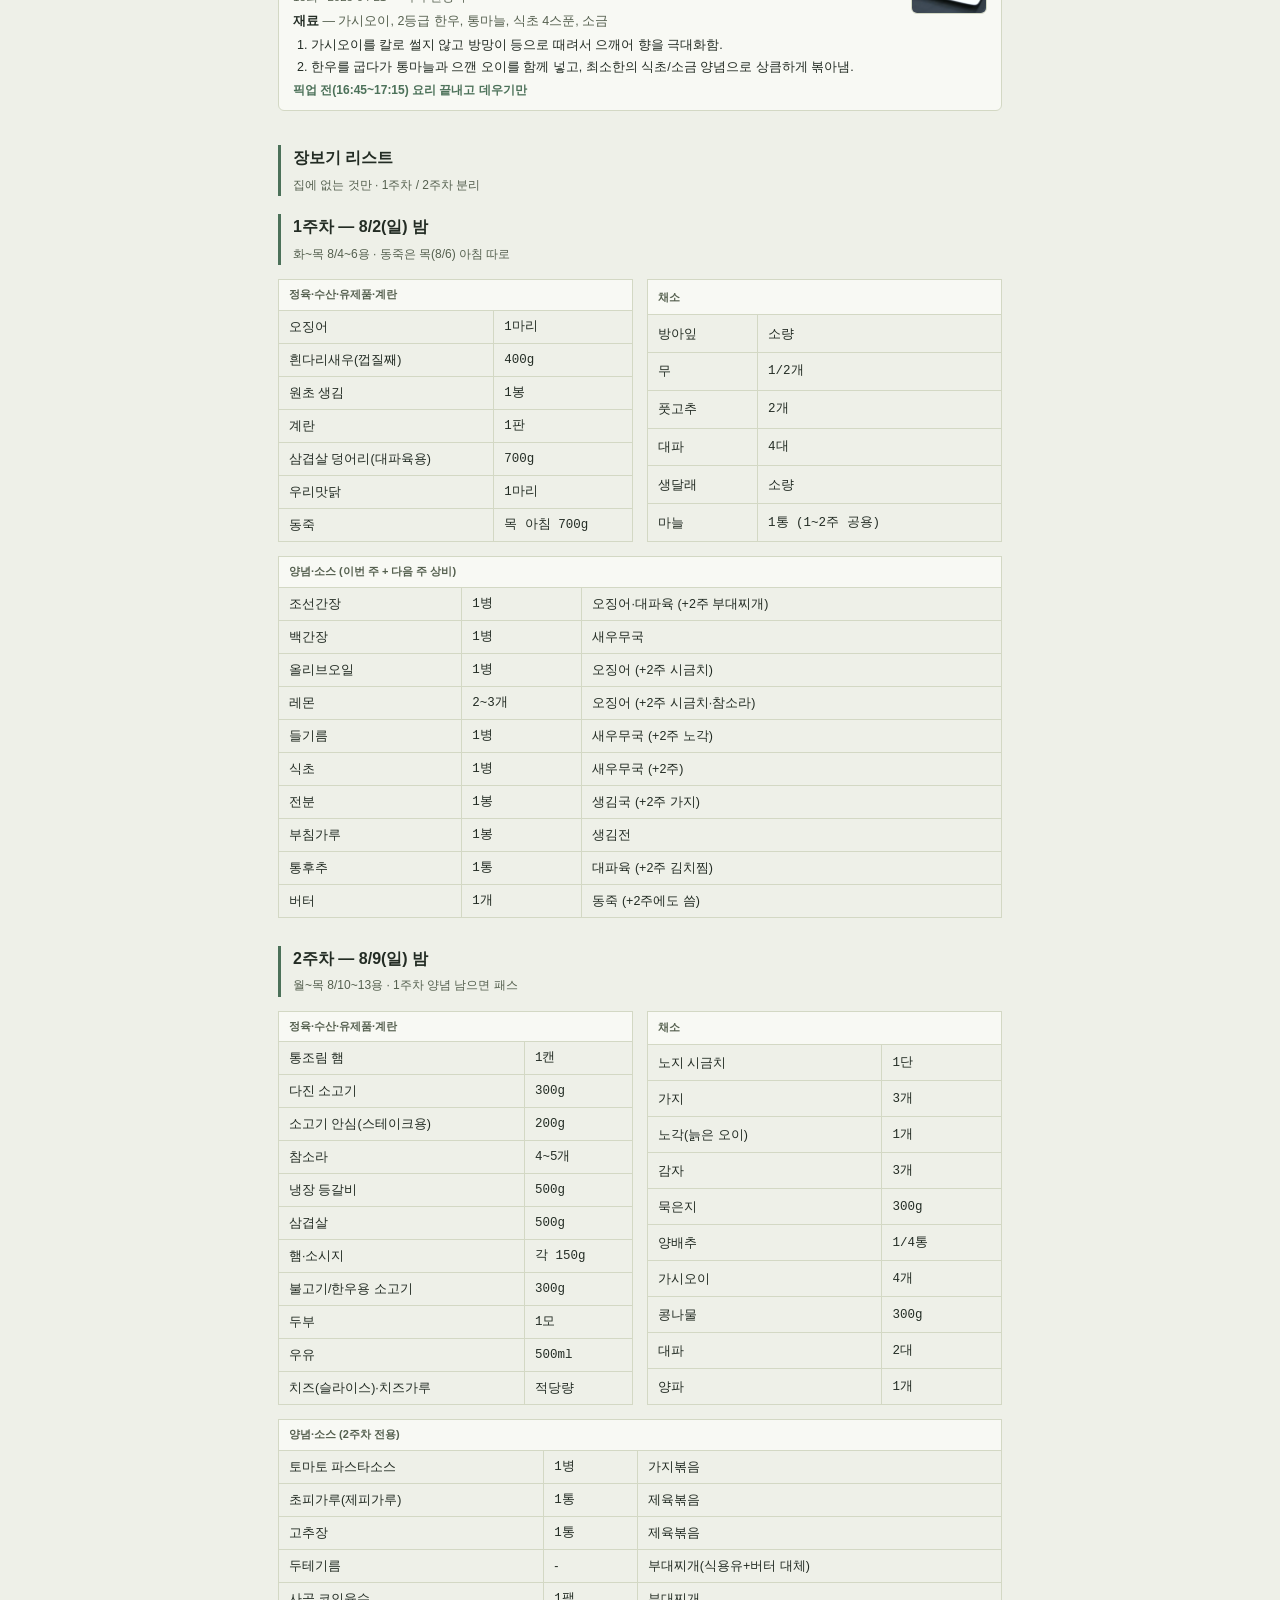
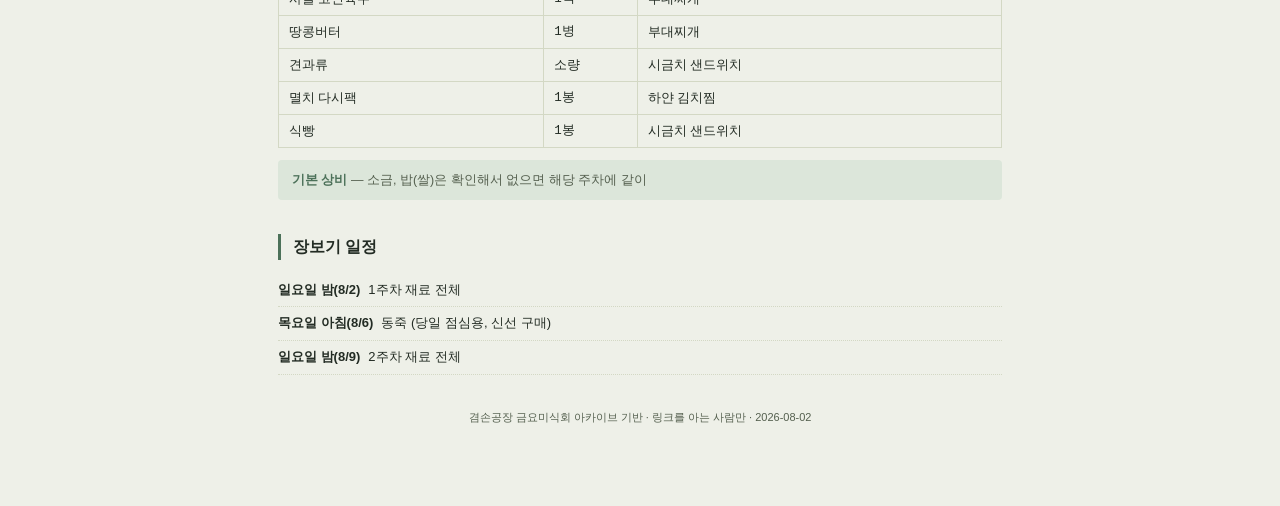
==== commit 351b5109: "Split grocery list into week 1 and week 2 sections. Co-authored-by: Cursor <cursoragent@cursor.com>" ====
--- a/family-meal-plan-2026-08.html
+++ b/family-meal-plan-2026-08.html
@@ -347,7 +347,9 @@
   </section>
 
   <section id="shopping">
-    <div class="sec-head"><h2>장보기 리스트</h2><span class="sub">집에 재료 하나도 없다고 가정한 완전 목록 — 있는 건 지우고 나머지만</span></div>
+    <div class="sec-head"><h2>장보기 리스트</h2><span class="sub">집에 없는 것만 · 1주차 / 2주차 분리</span></div>
+
+    <div class="sec-head" style="margin-top:18px;"><h2>1주차 — 8/2(일) 밤</h2><span class="sub">화~목 8/4~6용 · 동죽은 목(8/6) 아침 따로</span></div>
     <div class="shop-cols">
       <table class="shop">
         <tr><th colspan="2">정육·수산·유제품·계란</th></tr>
@@ -356,8 +358,37 @@
         <tr><td>원초 생김</td><td class="num">1봉</td></tr>
         <tr><td>계란</td><td class="num">1판</td></tr>
         <tr><td>삼겹살 덩어리(대파육용)</td><td class="num">700g</td></tr>
-        <tr><td>동죽(목요일 아침 구매)</td><td class="num">700g</td></tr>
         <tr><td>우리맛닭</td><td class="num">1마리</td></tr>
+        <tr><td>동죽</td><td class="num">목 아침 700g</td></tr>
+      </table>
+      <table class="shop">
+        <tr><th colspan="2">채소</th></tr>
+        <tr><td>방아잎</td><td>소량</td></tr>
+        <tr><td>무</td><td class="num">1/2개</td></tr>
+        <tr><td>풋고추</td><td class="num">2개</td></tr>
+        <tr><td>대파</td><td class="num">4대</td></tr>
+        <tr><td>생달래</td><td>소량</td></tr>
+        <tr><td>마늘</td><td class="num">1통 (1~2주 공용)</td></tr>
+      </table>
+    </div>
+    <table class="shop" style="margin-top:14px;">
+      <tr><th colspan="3">양념·소스 (이번 주 + 다음 주 상비)</th></tr>
+      <tr><td>조선간장</td><td class="num">1병</td><td>오징어·대파육 (+2주 부대찌개)</td></tr>
+      <tr><td>백간장</td><td class="num">1병</td><td>새우무국</td></tr>
+      <tr><td>올리브오일</td><td class="num">1병</td><td>오징어 (+2주 시금치)</td></tr>
+      <tr><td>레몬</td><td class="num">2~3개</td><td>오징어 (+2주 시금치·참소라)</td></tr>
+      <tr><td>들기름</td><td class="num">1병</td><td>새우무국 (+2주 노각)</td></tr>
+      <tr><td>식초</td><td class="num">1병</td><td>새우무국 (+2주)</td></tr>
+      <tr><td>전분</td><td class="num">1봉</td><td>생김국 (+2주 가지)</td></tr>
+      <tr><td>부침가루</td><td class="num">1봉</td><td>생김전</td></tr>
+      <tr><td>통후추</td><td class="num">1통</td><td>대파육 (+2주 김치찜)</td></tr>
+      <tr><td>버터</td><td class="num">1개</td><td>동죽 (+2주에도 씀)</td></tr>
+    </table>
+
+    <div class="sec-head" style="margin-top:28px;"><h2>2주차 — 8/9(일) 밤</h2><span class="sub">월~목 8/10~13용 · 1주차 양념 남으면 패스</span></div>
+    <div class="shop-cols">
+      <table class="shop">
+        <tr><th colspan="2">정육·수산·유제품·계란</th></tr>
         <tr><td>통조림 햄</td><td class="num">1캔</td></tr>
         <tr><td>다진 소고기</td><td class="num">300g</td></tr>
         <tr><td>소고기 안심(스테이크용)</td><td class="num">200g</td></tr>
@@ -372,11 +403,6 @@
       </table>
       <table class="shop">
         <tr><th colspan="2">채소</th></tr>
-        <tr><td>방아잎</td><td>소량</td></tr>
-        <tr><td>무</td><td class="num">1/2개</td></tr>
-        <tr><td>풋고추</td><td class="num">2개</td></tr>
-        <tr><td>대파</td><td class="num">6대</td></tr>
-        <tr><td>생달래</td><td>소량</td></tr>
         <tr><td>노지 시금치</td><td class="num">1단</td></tr>
         <tr><td>가지</td><td class="num">3개</td></tr>
         <tr><td>노각(늙은 오이)</td><td class="num">1개</td></tr>
@@ -385,31 +411,23 @@
         <tr><td>양배추</td><td class="num">1/4통</td></tr>
         <tr><td>가시오이</td><td class="num">4개</td></tr>
         <tr><td>콩나물</td><td class="num">300g</td></tr>
-        <tr><td>마늘</td><td class="num">1통</td></tr>
+        <tr><td>대파</td><td class="num">2대</td></tr>
         <tr><td>양파</td><td class="num">1개</td></tr>
       </table>
     </div>
     <table class="shop" style="margin-top:14px;">
-      <tr><th colspan="3">양념·소스·기타</th></tr>
-      <tr><td>조선간장</td><td class="num">1병</td><td>오징어볶음·대파육·부대찌개</td></tr>
-      <tr><td>백간장</td><td class="num">1병</td><td>새우무국(국간장 대체 가능)</td></tr>
-      <tr><td>올리브오일</td><td class="num">1병</td><td>오징어볶음·시금치샌드위치</td></tr>
-      <tr><td>레몬</td><td class="num">2~3개</td><td>레몬즙용 — 오징어볶음·시금치샌드위치·참소라</td></tr>
-      <tr><td>들기름</td><td class="num">1병</td><td>새우무국·노각스테이크</td></tr>
-      <tr><td>식초</td><td class="num">1병</td><td>새우무국·오이볶음·부대찌개</td></tr>
-      <tr><td>전분</td><td class="num">1봉</td><td>생김국·가지볶음</td></tr>
-      <tr><td>부침가루</td><td class="num">1봉</td><td>생김전</td></tr>
-      <tr><td>통후추</td><td class="num">1통</td><td>대파육·김치찜</td></tr>
-      <tr><td>버터</td><td class="num">1개</td><td>동죽덮밥·가지볶음·노각스테이크·제육볶음</td></tr>
+      <tr><th colspan="3">양념·소스 (2주차 전용)</th></tr>
       <tr><td>토마토 파스타소스</td><td class="num">1병</td><td>가지볶음</td></tr>
-      <tr><td>초피가루(제피가루)</td><td class="num">1통</td><td>제육볶음(산초가루 대체 가능)</td></tr>
+      <tr><td>초피가루(제피가루)</td><td class="num">1통</td><td>제육볶음</td></tr>
       <tr><td>고추장</td><td class="num">1통</td><td>제육볶음</td></tr>
-      <tr><td>두테기름</td><td>-</td><td>부대찌개(식용유+버터 대체 가능)</td></tr>
+      <tr><td>두테기름</td><td>-</td><td>부대찌개(식용유+버터 대체)</td></tr>
       <tr><td>사골 코인육수</td><td class="num">1팩</td><td>부대찌개</td></tr>
       <tr><td>땅콩버터</td><td class="num">1병</td><td>부대찌개</td></tr>
       <tr><td>견과류</td><td>소량</td><td>시금치 샌드위치</td></tr>
+      <tr><td>멸치 다시팩</td><td class="num">1봉</td><td>하얀 김치찜</td></tr>
+      <tr><td>식빵</td><td class="num">1봉</td><td>시금치 샌드위치</td></tr>
     </table>
-    <div class="pantry-strip"><b>기본 상비</b> — 소금, 밥(쌀) 등은 이미 있을 가능성이 높지만 처음이니 확인해서 없으면 같이 구매</div>
+    <div class="pantry-strip"><b>기본 상비</b> — 소금, 밥(쌀)은 확인해서 없으면 해당 주차에 같이</div>
   </section>
 
   <section id="schedule">
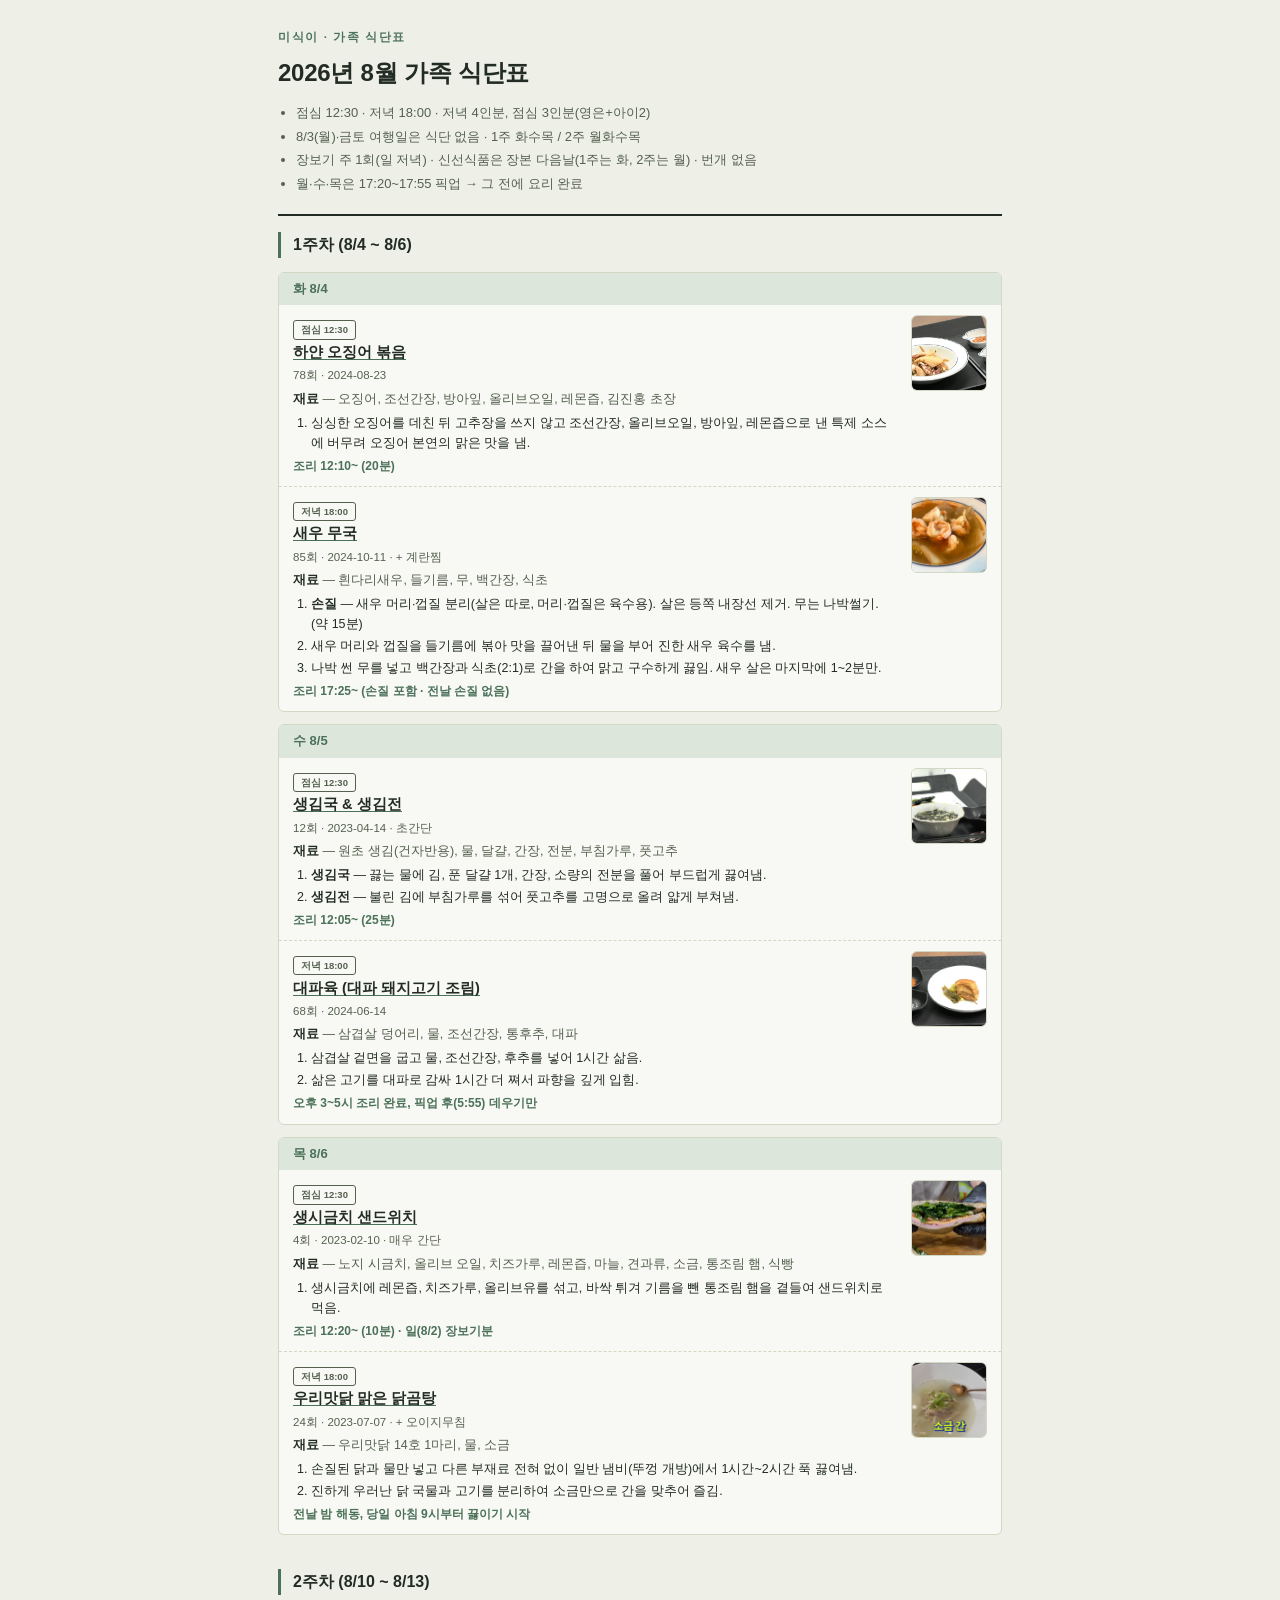
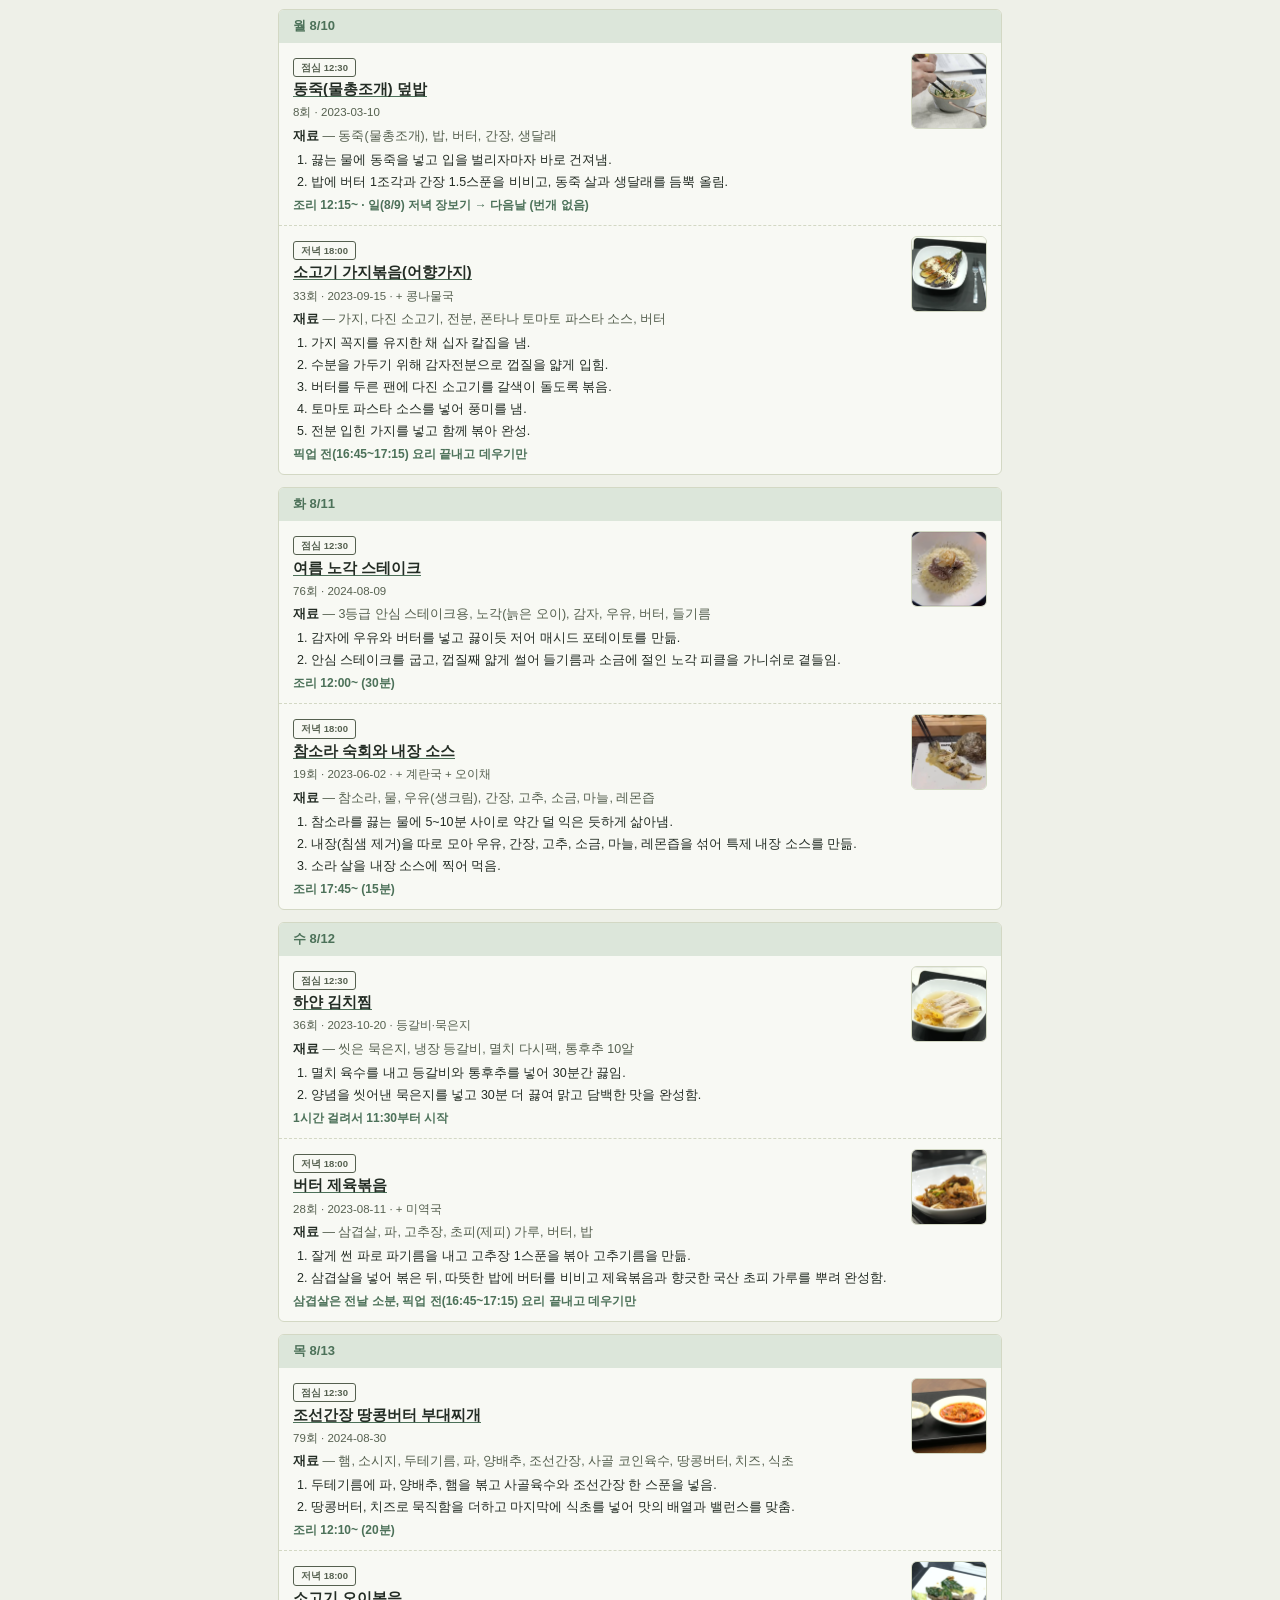
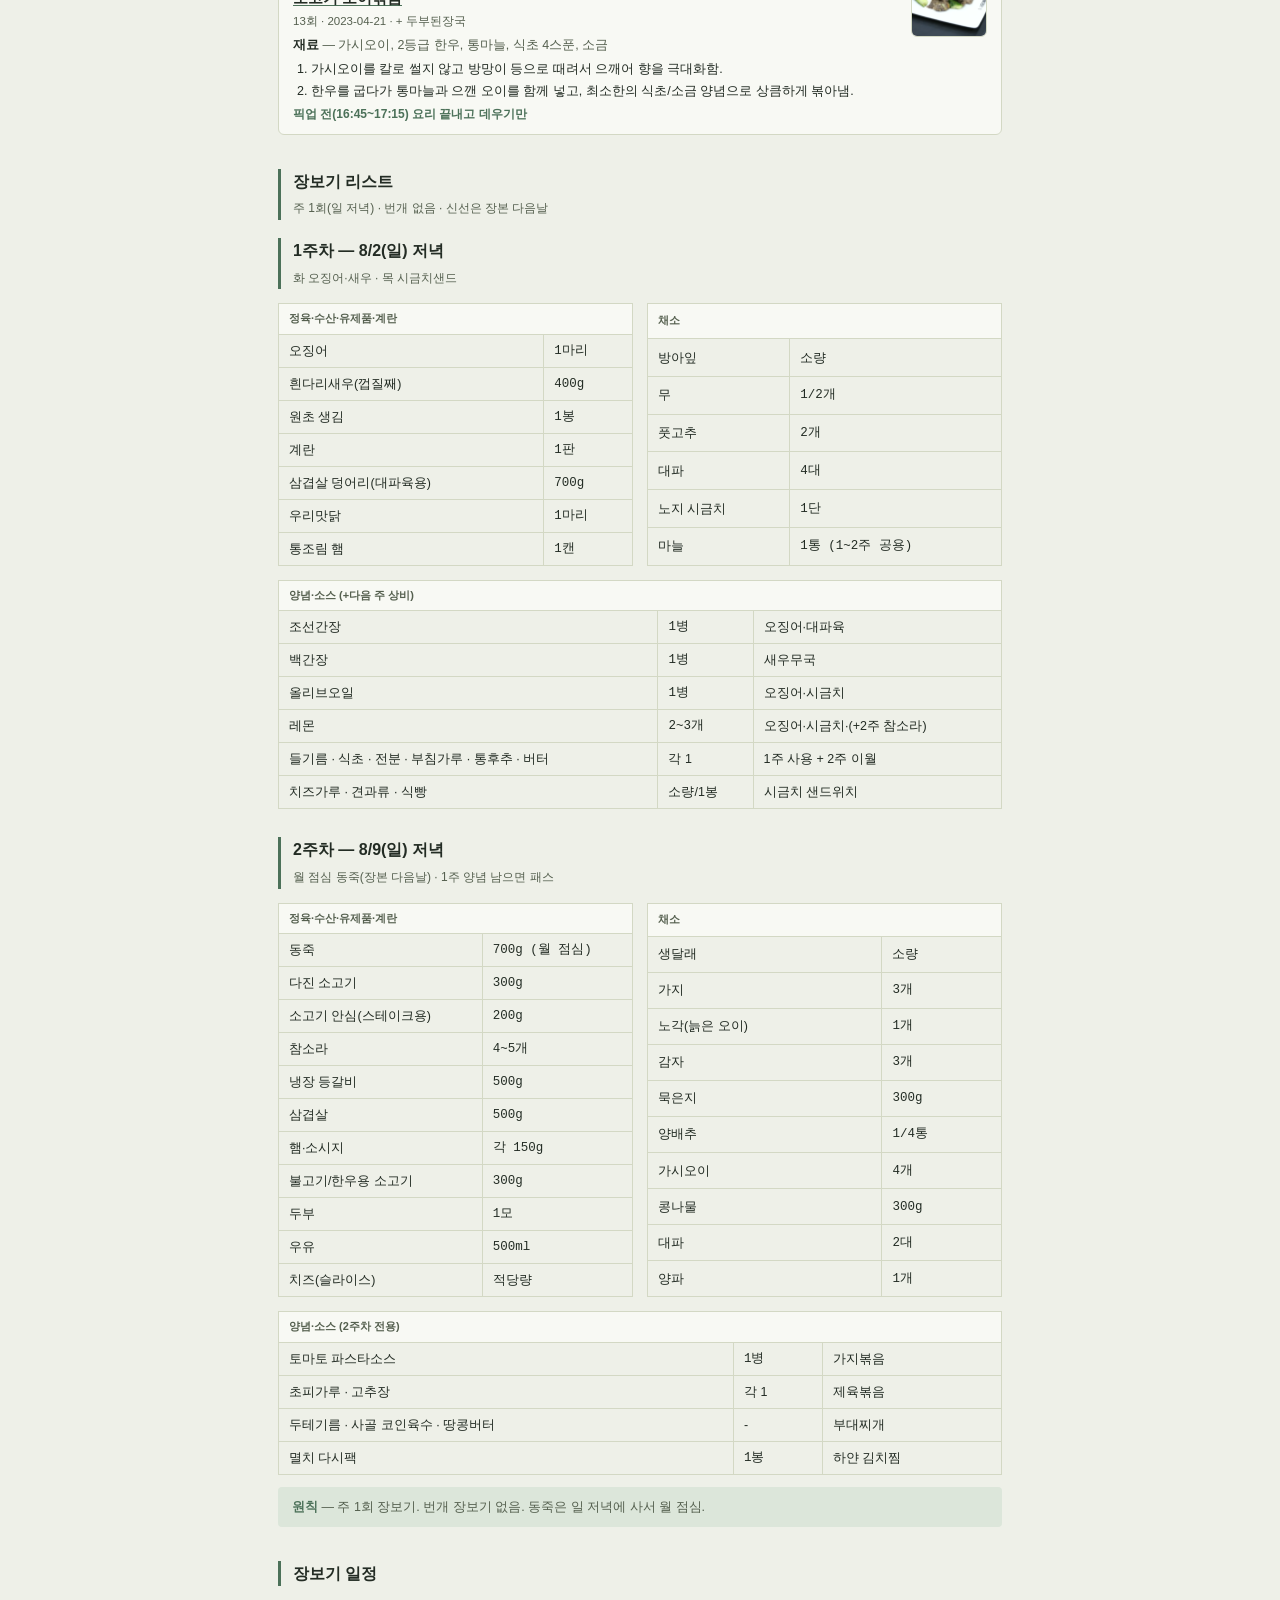
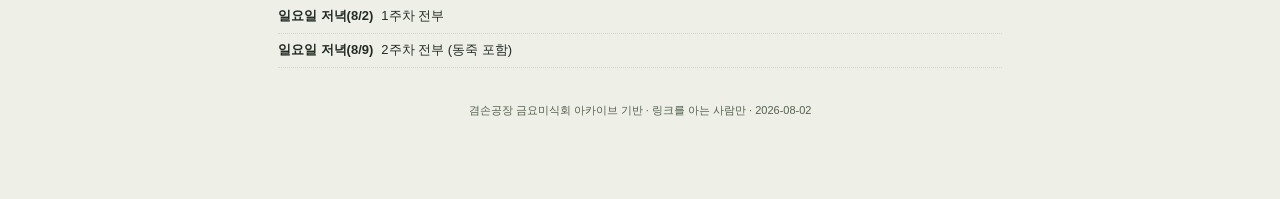
==== commit 77c086d0: "Weekly shopping only: move dongjuk to Monday, drop flash trip. Co-authored-by: Cursor <cursoragent@c" ====
--- a/family-meal-plan-2026-08.html
+++ b/family-meal-plan-2026-08.html
@@ -78,8 +78,9 @@
     <h1>2026년 8월 가족 식단표</h1>
     <ul>
       <li>점심 12:30 · 저녁 18:00 · 저녁 4인분, 점심 3인분(영은+아이2)</li>
-      <li>월요일(8/3)·금토(8/7·8·14·15)는 식단 없음 — 활동일은 화·수·목만</li>
-      <li>월·수·목은 오후 5시20분~5시55분 아이 픽업으로 집 비움 → 그 전에 요리 완료</li>
+      <li>8/3(월)·금토 여행일은 식단 없음 · 1주 화수목 / 2주 월화수목</li>
+      <li>장보기 주 1회(일 저녁) · 신선식품은 장본 다음날(1주는 화, 2주는 월) · 번개 없음</li>
+      <li>월·수·목은 17:20~17:55 픽업 → 그 전에 요리 완료</li>
     </ul>
   </header>
 
@@ -163,6 +164,45 @@
       <div class="meal">
         <div class="meal-text">
           <span class="meal-label">점심 12:30</span>
+          <div class="dish"><a href="https://www.youtube.com/watch?v=szkrNAQqNQs&t=5278s" target="_blank" rel="noopener">생시금치 샌드위치</a></div>
+          <div class="src">4회 · 2023-02-10 · 매우 간단</div>
+          <div class="recipe">
+            <div class="ingredients"><b>재료</b> — 노지 시금치, 올리브 오일, 치즈가루, 레몬즙, 마늘, 견과류, 소금, 통조림 햄, 식빵</div>
+            <ol class="steps">
+              <li>생시금치에 레몬즙, 치즈가루, 올리브유를 섞고, 바싹 튀겨 기름을 뺀 통조림 햄을 곁들여 샌드위치로 먹음.</li>
+            </ol>
+          </div>
+          <div class="timing">조리 12:20~ (10분) · 일(8/2) 장보기분</div>
+        </div>
+        <img class="meal-thumb" src="dish-shots/dish07_sigeumchi_sandwich.webp" alt="시금치 샌드위치">
+      </div>
+      <div class="meal">
+        <div class="meal-text">
+          <span class="meal-label">저녁 18:00</span>
+          <div class="dish"><a href="https://www.youtube.com/watch?v=LQE3TTDLw6c&t=5649s" target="_blank" rel="noopener">우리맛닭 맑은 닭곰탕</a></div>
+          <div class="src">24회 · 2023-07-07 · + 오이지무침</div>
+          <div class="recipe">
+            <div class="ingredients"><b>재료</b> — 우리맛닭 14호 1마리, 물, 소금</div>
+            <ol class="steps">
+              <li>손질된 닭과 물만 넣고 다른 부재료 전혀 없이 일반 냄비(뚜껑 개방)에서 1시간~2시간 푹 끓여냄.</li>
+              <li>진하게 우러난 닭 국물과 고기를 분리하여 소금만으로 간을 맞추어 즐김.</li>
+            </ol>
+          </div>
+          <div class="timing">전날 밤 해동, 당일 아침 9시부터 끓이기 시작</div>
+        </div>
+        <img class="meal-thumb" src="dish-shots/dish06_dakgomtang.png" alt="닭곰탕">
+      </div>
+    </div>
+  </section>
+
+  <section id="week2">
+    <div class="sec-head"><h2>2주차 (8/10 ~ 8/13)</h2></div>
+
+    <div class="day">
+      <div class="day-head">월 8/10</div>
+      <div class="meal">
+        <div class="meal-text">
+          <span class="meal-label">점심 12:30</span>
           <div class="dish"><a href="https://www.youtube.com/watch?v=Ga3qK2fAWWA&t=5185s" target="_blank" rel="noopener">동죽(물총조개) 덮밥</a></div>
           <div class="src">8회 · 2023-03-10</div>
           <div class="recipe">
@@ -172,48 +212,9 @@
               <li>밥에 버터 1조각과 간장 1.5스푼을 비비고, 동죽 살과 생달래를 듬뿍 올림.</li>
             </ol>
           </div>
-          <div class="timing">조리 12:15~ (동죽은 오늘 아침 신선 구매)</div>
+          <div class="timing">조리 12:15~ · 일(8/9) 저녁 장보기 → 다음날 (번개 없음)</div>
         </div>
         <img class="meal-thumb" src="dish-shots/dish05_dongjuk_deopbap.jpg" alt="동죽 덮밥">
-      </div>
-      <div class="meal">
-        <div class="meal-text">
-          <span class="meal-label">저녁 18:00</span>
-          <div class="dish"><a href="https://www.youtube.com/watch?v=LQE3TTDLw6c&t=5649s" target="_blank" rel="noopener">우리맛닭 맑은 닭곰탕</a></div>
-          <div class="src">24회 · 2023-07-07 · + 오이지무침</div>
-          <div class="recipe">
-            <div class="ingredients"><b>재료</b> — 우리맛닭 14호 1마리, 물, 소금</div>
-            <ol class="steps">
-              <li>손질된 닭과 물만 넣고 다른 부재료 전혀 없이 일반 냄비(뚜껑 개방)에서 1시간~2시간 푹 끓여냄.</li>
-              <li>진하게 우러난 닭 국물과 고기를 분리하여 소금만으로 간을 맞추어 즐김.</li>
-            </ol>
-          </div>
-          <div class="timing">전날 밤 해동, 당일 아침 9시부터 끓이기 시작</div>
-        </div>
-        <img class="meal-thumb" src="dish-shots/dish06_dakgomtang.png" alt="닭곰탕">
-      </div>
-    </div>
-  </section>
-
-  <section id="week2">
-    <div class="sec-head"><h2>2주차 (8/10 ~ 8/13)</h2></div>
-
-    <div class="day">
-      <div class="day-head">월 8/10</div>
-      <div class="meal">
-        <div class="meal-text">
-          <span class="meal-label">점심 12:30</span>
-          <div class="dish"><a href="https://www.youtube.com/watch?v=szkrNAQqNQs&t=5278s" target="_blank" rel="noopener">생시금치 샌드위치</a></div>
-          <div class="src">4회 · 2023-02-10 · 매우 간단</div>
-          <div class="recipe">
-            <div class="ingredients"><b>재료</b> — 노지 시금치, 올리브 오일, 치즈가루, 레몬즙, 마늘, 견과류, 소금, 통조림 햄, 식빵</div>
-            <ol class="steps">
-              <li>생시금치에 레몬즙, 치즈가루, 올리브유를 섞고, 바싹 튀겨 기름을 뺀 통조림 햄을 곁들여 샌드위치로 먹음.</li>
-            </ol>
-          </div>
-          <div class="timing">조리 12:20~ (10분)</div>
-        </div>
-        <img class="meal-thumb" src="dish-shots/dish07_sigeumchi_sandwich.webp" alt="시금치 샌드위치">
       </div>
       <div class="meal">
         <div class="meal-text">
@@ -347,9 +348,9 @@
   </section>
 
   <section id="shopping">
-    <div class="sec-head"><h2>장보기 리스트</h2><span class="sub">집에 없는 것만 · 1주차 / 2주차 분리</span></div>
-
-    <div class="sec-head" style="margin-top:18px;"><h2>1주차 — 8/2(일) 밤</h2><span class="sub">화~목 8/4~6용 · 동죽은 목(8/6) 아침 따로</span></div>
+    <div class="sec-head"><h2>장보기 리스트</h2><span class="sub">주 1회(일 저녁) · 번개 없음 · 신선은 장본 다음날</span></div>
+
+    <div class="sec-head" style="margin-top:18px;"><h2>1주차 — 8/2(일) 저녁</h2><span class="sub">화 오징어·새우 · 목 시금치샌드</span></div>
     <div class="shop-cols">
       <table class="shop">
         <tr><th colspan="2">정육·수산·유제품·계란</th></tr>
@@ -359,7 +360,7 @@
         <tr><td>계란</td><td class="num">1판</td></tr>
         <tr><td>삼겹살 덩어리(대파육용)</td><td class="num">700g</td></tr>
         <tr><td>우리맛닭</td><td class="num">1마리</td></tr>
-        <tr><td>동죽</td><td class="num">목 아침 700g</td></tr>
+        <tr><td>통조림 햄</td><td class="num">1캔</td></tr>
       </table>
       <table class="shop">
         <tr><th colspan="2">채소</th></tr>
@@ -367,29 +368,25 @@
         <tr><td>무</td><td class="num">1/2개</td></tr>
         <tr><td>풋고추</td><td class="num">2개</td></tr>
         <tr><td>대파</td><td class="num">4대</td></tr>
-        <tr><td>생달래</td><td>소량</td></tr>
+        <tr><td>노지 시금치</td><td class="num">1단</td></tr>
         <tr><td>마늘</td><td class="num">1통 (1~2주 공용)</td></tr>
       </table>
     </div>
     <table class="shop" style="margin-top:14px;">
-      <tr><th colspan="3">양념·소스 (이번 주 + 다음 주 상비)</th></tr>
-      <tr><td>조선간장</td><td class="num">1병</td><td>오징어·대파육 (+2주 부대찌개)</td></tr>
+      <tr><th colspan="3">양념·소스 (+다음 주 상비)</th></tr>
+      <tr><td>조선간장</td><td class="num">1병</td><td>오징어·대파육</td></tr>
       <tr><td>백간장</td><td class="num">1병</td><td>새우무국</td></tr>
-      <tr><td>올리브오일</td><td class="num">1병</td><td>오징어 (+2주 시금치)</td></tr>
-      <tr><td>레몬</td><td class="num">2~3개</td><td>오징어 (+2주 시금치·참소라)</td></tr>
-      <tr><td>들기름</td><td class="num">1병</td><td>새우무국 (+2주 노각)</td></tr>
-      <tr><td>식초</td><td class="num">1병</td><td>새우무국 (+2주)</td></tr>
-      <tr><td>전분</td><td class="num">1봉</td><td>생김국 (+2주 가지)</td></tr>
-      <tr><td>부침가루</td><td class="num">1봉</td><td>생김전</td></tr>
-      <tr><td>통후추</td><td class="num">1통</td><td>대파육 (+2주 김치찜)</td></tr>
-      <tr><td>버터</td><td class="num">1개</td><td>동죽 (+2주에도 씀)</td></tr>
+      <tr><td>올리브오일</td><td class="num">1병</td><td>오징어·시금치</td></tr>
+      <tr><td>레몬</td><td class="num">2~3개</td><td>오징어·시금치·(+2주 참소라)</td></tr>
+      <tr><td>들기름 · 식초 · 전분 · 부침가루 · 통후추 · 버터</td><td>각 1</td><td>1주 사용 + 2주 이월</td></tr>
+      <tr><td>치즈가루 · 견과류 · 식빵</td><td>소량/1봉</td><td>시금치 샌드위치</td></tr>
     </table>
 
-    <div class="sec-head" style="margin-top:28px;"><h2>2주차 — 8/9(일) 밤</h2><span class="sub">월~목 8/10~13용 · 1주차 양념 남으면 패스</span></div>
+    <div class="sec-head" style="margin-top:28px;"><h2>2주차 — 8/9(일) 저녁</h2><span class="sub">월 점심 동죽(장본 다음날) · 1주 양념 남으면 패스</span></div>
     <div class="shop-cols">
       <table class="shop">
         <tr><th colspan="2">정육·수산·유제품·계란</th></tr>
-        <tr><td>통조림 햄</td><td class="num">1캔</td></tr>
+        <tr><td>동죽</td><td class="num">700g (월 점심)</td></tr>
         <tr><td>다진 소고기</td><td class="num">300g</td></tr>
         <tr><td>소고기 안심(스테이크용)</td><td class="num">200g</td></tr>
         <tr><td>참소라</td><td class="num">4~5개</td></tr>
@@ -399,11 +396,11 @@
         <tr><td>불고기/한우용 소고기</td><td class="num">300g</td></tr>
         <tr><td>두부</td><td class="num">1모</td></tr>
         <tr><td>우유</td><td class="num">500ml</td></tr>
-        <tr><td>치즈(슬라이스)·치즈가루</td><td>적당량</td></tr>
+        <tr><td>치즈(슬라이스)</td><td>적당량</td></tr>
       </table>
       <table class="shop">
         <tr><th colspan="2">채소</th></tr>
-        <tr><td>노지 시금치</td><td class="num">1단</td></tr>
+        <tr><td>생달래</td><td>소량</td></tr>
         <tr><td>가지</td><td class="num">3개</td></tr>
         <tr><td>노각(늙은 오이)</td><td class="num">1개</td></tr>
         <tr><td>감자</td><td class="num">3개</td></tr>
@@ -418,23 +415,17 @@
     <table class="shop" style="margin-top:14px;">
       <tr><th colspan="3">양념·소스 (2주차 전용)</th></tr>
       <tr><td>토마토 파스타소스</td><td class="num">1병</td><td>가지볶음</td></tr>
-      <tr><td>초피가루(제피가루)</td><td class="num">1통</td><td>제육볶음</td></tr>
-      <tr><td>고추장</td><td class="num">1통</td><td>제육볶음</td></tr>
-      <tr><td>두테기름</td><td>-</td><td>부대찌개(식용유+버터 대체)</td></tr>
-      <tr><td>사골 코인육수</td><td class="num">1팩</td><td>부대찌개</td></tr>
-      <tr><td>땅콩버터</td><td class="num">1병</td><td>부대찌개</td></tr>
-      <tr><td>견과류</td><td>소량</td><td>시금치 샌드위치</td></tr>
+      <tr><td>초피가루 · 고추장</td><td>각 1</td><td>제육볶음</td></tr>
+      <tr><td>두테기름 · 사골 코인육수 · 땅콩버터</td><td>-</td><td>부대찌개</td></tr>
       <tr><td>멸치 다시팩</td><td class="num">1봉</td><td>하얀 김치찜</td></tr>
-      <tr><td>식빵</td><td class="num">1봉</td><td>시금치 샌드위치</td></tr>
     </table>
-    <div class="pantry-strip"><b>기본 상비</b> — 소금, 밥(쌀)은 확인해서 없으면 해당 주차에 같이</div>
+    <div class="pantry-strip"><b>원칙</b> — 주 1회 장보기. 번개 장보기 없음. 동죽은 일 저녁에 사서 월 점심.</div>
   </section>
 
   <section id="schedule">
     <div class="sec-head"><h2>장보기 일정</h2></div>
-    <div class="sched-item"><span class="when">일요일 밤(8/2)</span>1주차 재료 전체</div>
-    <div class="sched-item"><span class="when">목요일 아침(8/6)</span>동죽 (당일 점심용, 신선 구매)</div>
-    <div class="sched-item"><span class="when">일요일 밤(8/9)</span>2주차 재료 전체</div>
+    <div class="sched-item"><span class="when">일요일 저녁(8/2)</span>1주차 전부</div>
+    <div class="sched-item"><span class="when">일요일 저녁(8/9)</span>2주차 전부 (동죽 포함)</div>
   </section>
 
   <footer>겸손공장 금요미식회 아카이브 기반 · 링크를 아는 사람만 · 2026-08-02</footer>
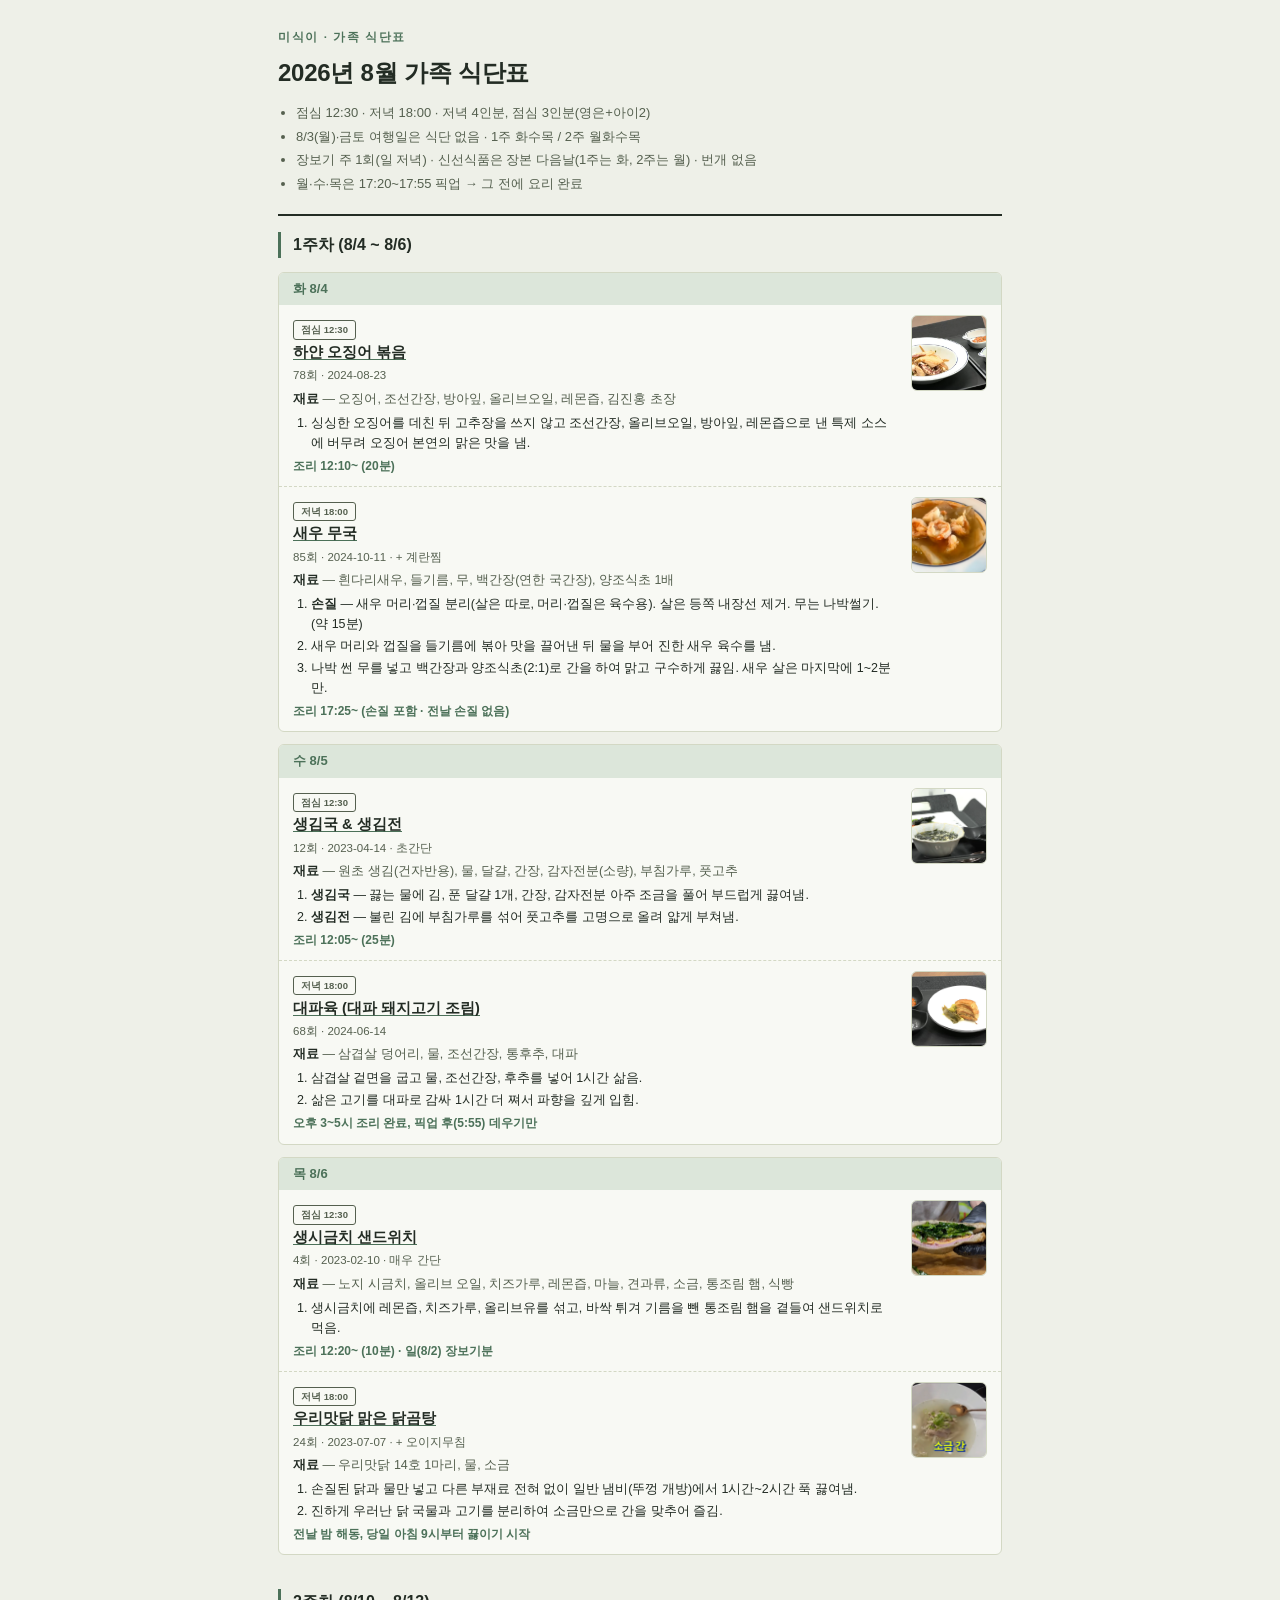
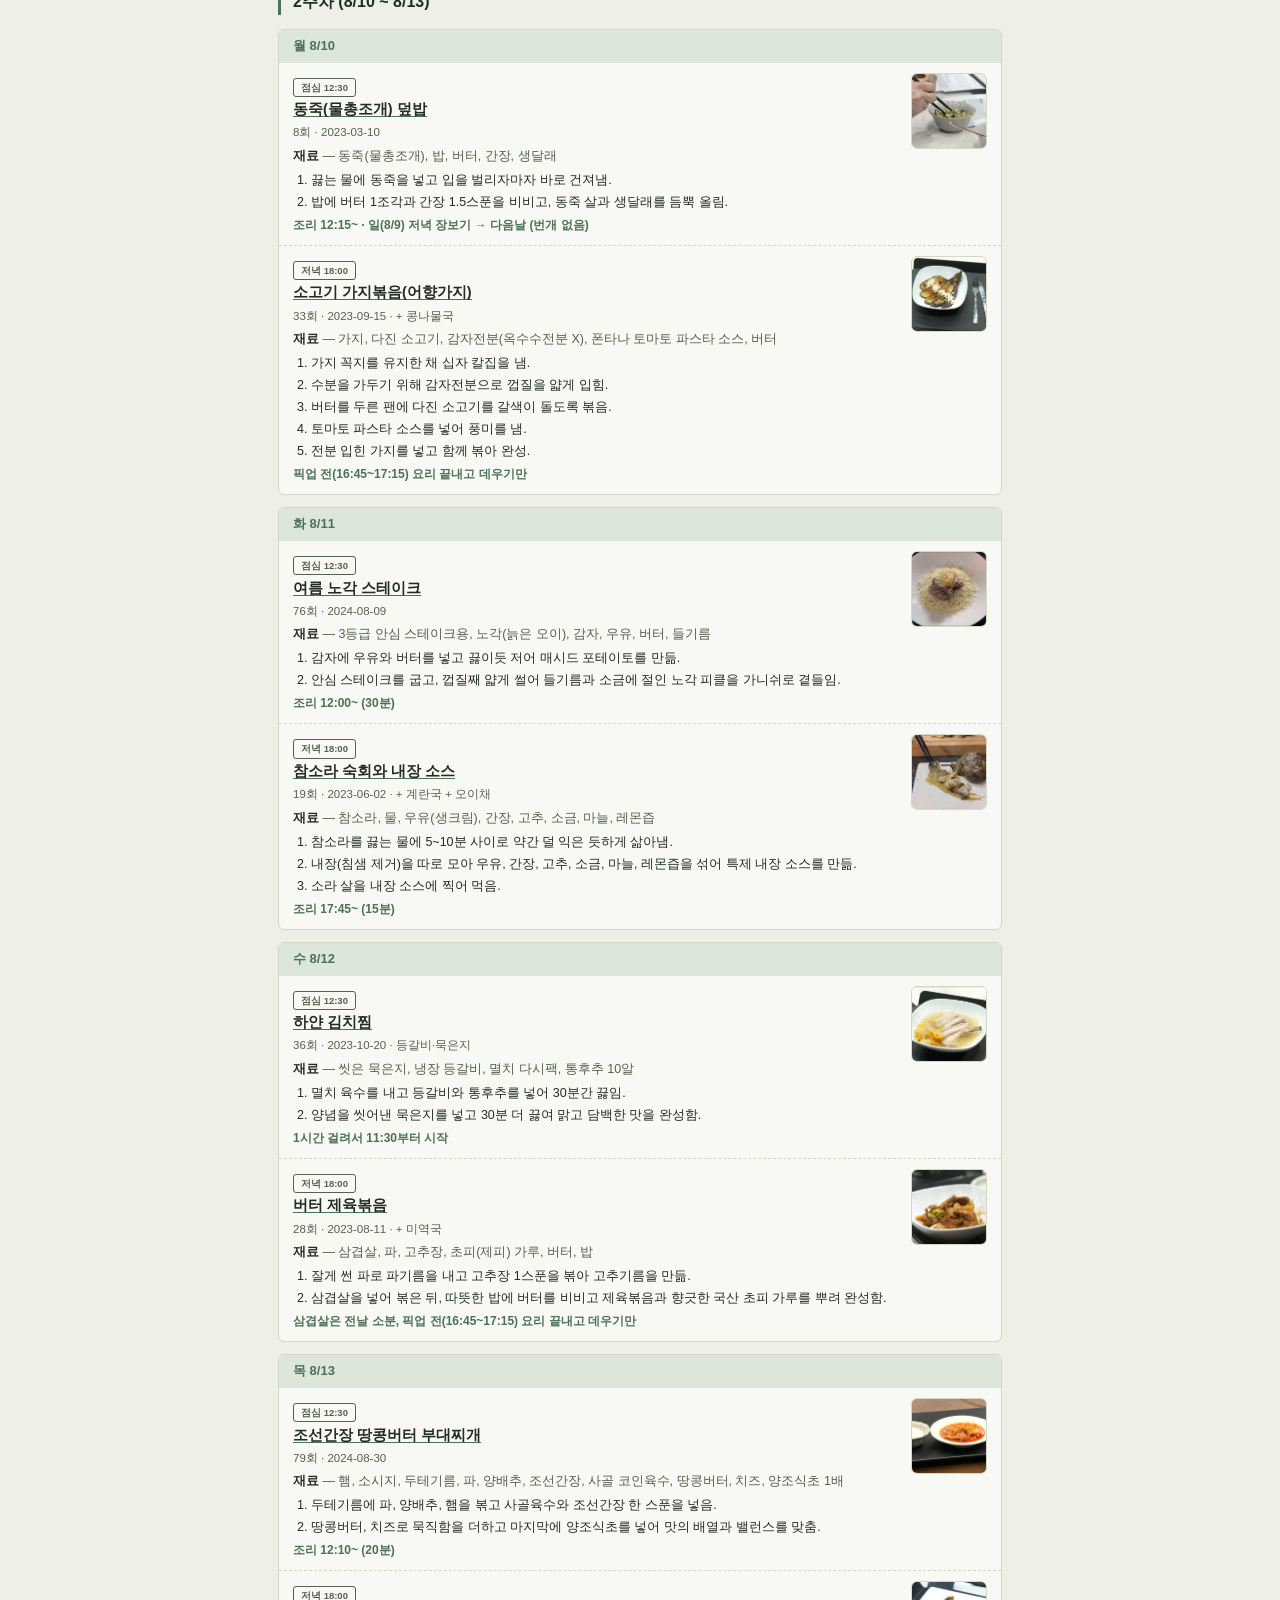
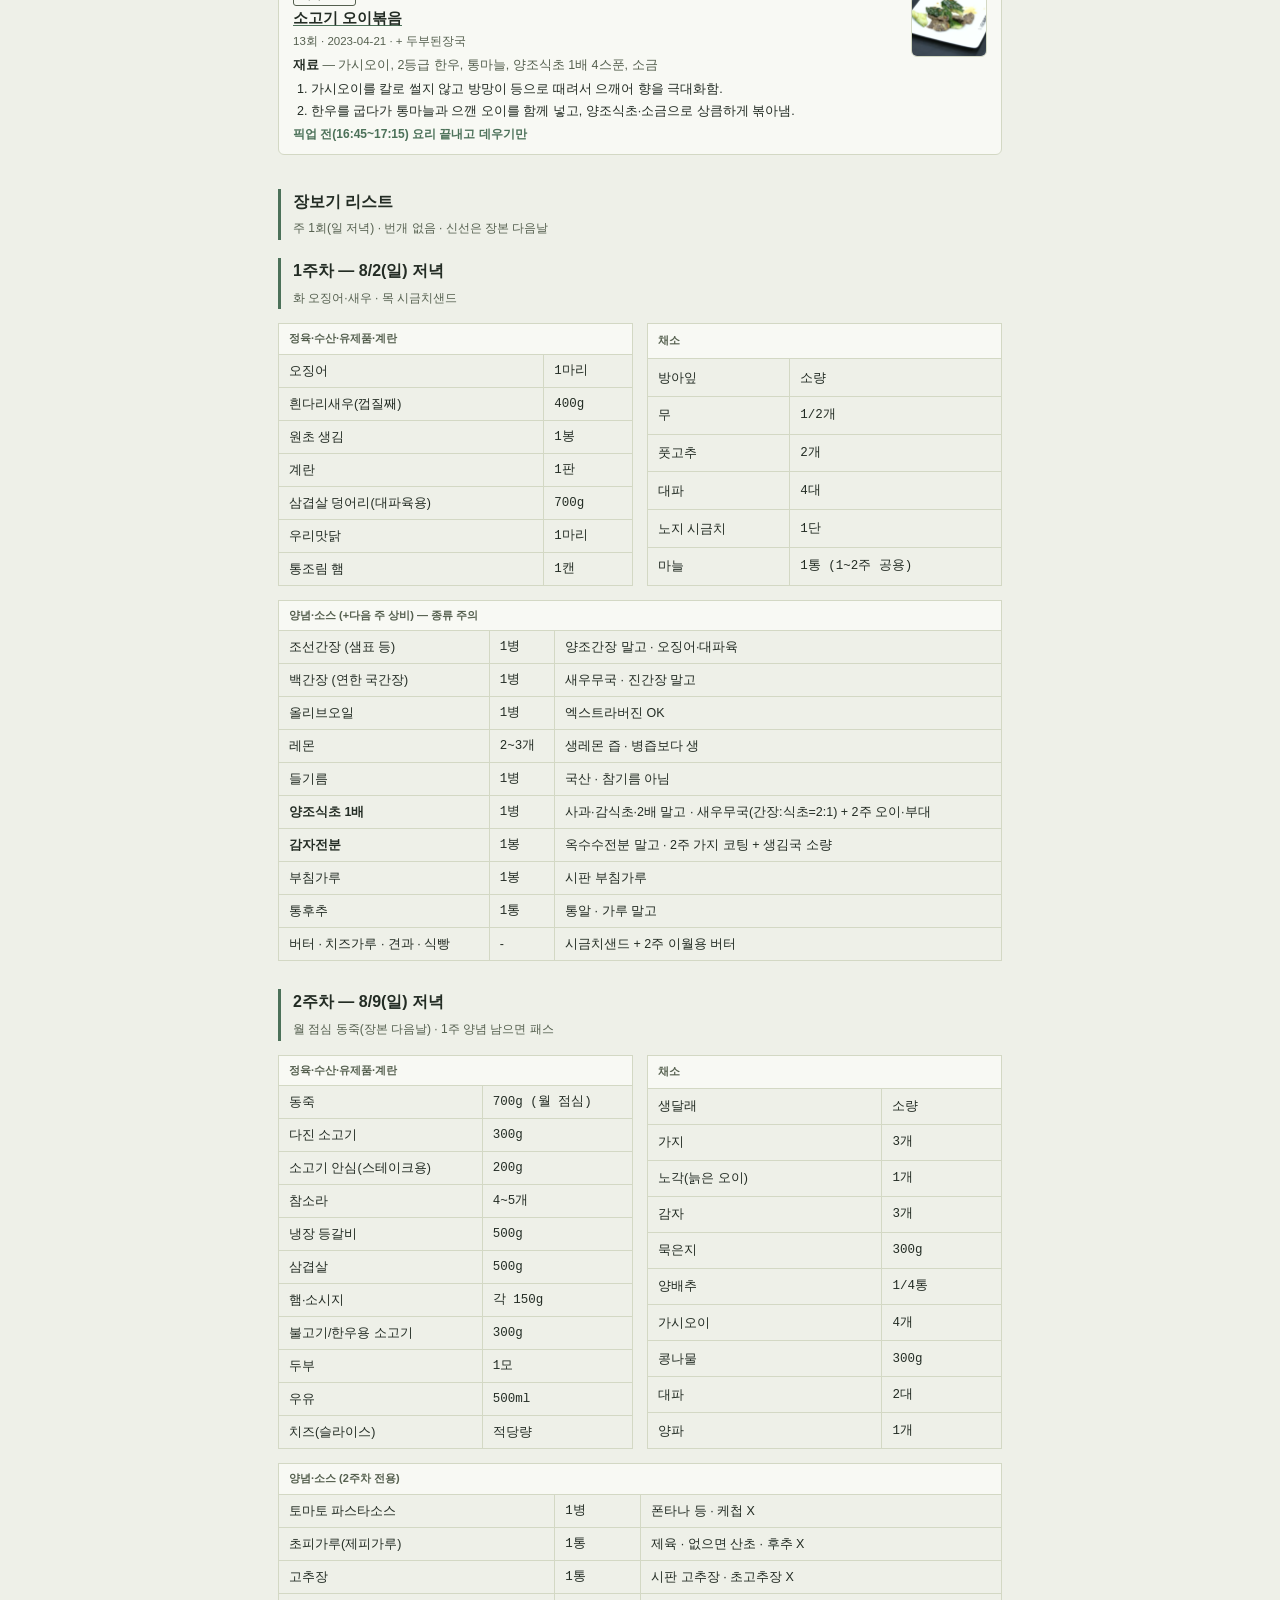
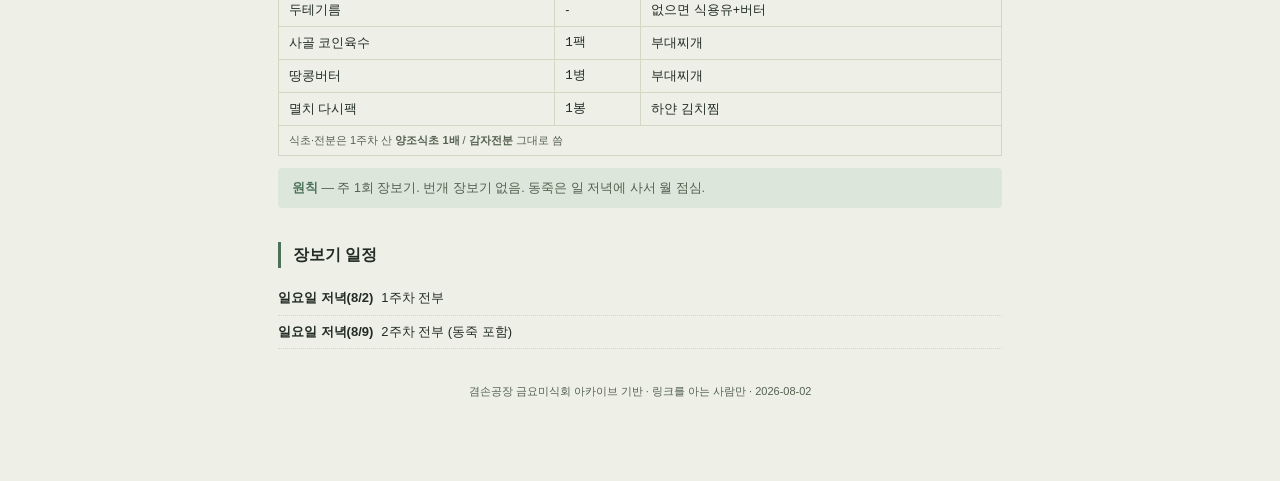
==== commit 966590ea: "Specify vinegar and starch types on the grocery list. Co-authored-by: Cursor <cursoragent@cursor.com" ====
--- a/family-meal-plan-2026-08.html
+++ b/family-meal-plan-2026-08.html
@@ -110,11 +110,11 @@
           <div class="dish"><a href="https://www.youtube.com/watch?v=B4TlTQORt7A&t=6886s" target="_blank" rel="noopener">새우 무국</a></div>
           <div class="src">85회 · 2024-10-11 · + 계란찜</div>
           <div class="recipe">
-            <div class="ingredients"><b>재료</b> — 흰다리새우, 들기름, 무, 백간장, 식초</div>
+            <div class="ingredients"><b>재료</b> — 흰다리새우, 들기름, 무, 백간장(연한 국간장), 양조식초 1배</div>
             <ol class="steps">
               <li><b>손질</b> — 새우 머리·껍질 분리(살은 따로, 머리·껍질은 육수용). 살은 등쪽 내장선 제거. 무는 나박썰기. (약 15분)</li>
               <li>새우 머리와 껍질을 들기름에 볶아 맛을 끌어낸 뒤 물을 부어 진한 새우 육수를 냄.</li>
-              <li>나박 썬 무를 넣고 백간장과 식초(2:1)로 간을 하여 맑고 구수하게 끓임. 새우 살은 마지막에 1~2분만.</li>
+              <li>나박 썬 무를 넣고 백간장과 양조식초(2:1)로 간을 하여 맑고 구수하게 끓임. 새우 살은 마지막에 1~2분만.</li>
             </ol>
           </div>
           <div class="timing">조리 17:25~ (손질 포함 · 전날 손질 없음)</div>
@@ -131,9 +131,9 @@
           <div class="dish"><a href="https://www.youtube.com/watch?v=GwIgMRKPAXE&t=5298s" target="_blank" rel="noopener">생김국 & 생김전</a></div>
           <div class="src">12회 · 2023-04-14 · 초간단</div>
           <div class="recipe">
-            <div class="ingredients"><b>재료</b> — 원초 생김(건자반용), 물, 달걀, 간장, 전분, 부침가루, 풋고추</div>
-            <ol class="steps">
-              <li><b>생김국</b> — 끓는 물에 김, 푼 달걀 1개, 간장, 소량의 전분을 풀어 부드럽게 끓여냄.</li>
+            <div class="ingredients"><b>재료</b> — 원초 생김(건자반용), 물, 달걀, 간장, 감자전분(소량), 부침가루, 풋고추</div>
+            <ol class="steps">
+              <li><b>생김국</b> — 끓는 물에 김, 푼 달걀 1개, 간장, 감자전분 아주 조금을 풀어 부드럽게 끓여냄.</li>
               <li><b>생김전</b> — 불린 김에 부침가루를 섞어 풋고추를 고명으로 올려 얇게 부쳐냄.</li>
             </ol>
           </div>
@@ -222,7 +222,7 @@
           <div class="dish"><a href="https://www.youtube.com/watch?v=2fIz7--z23w&t=5774s" target="_blank" rel="noopener">소고기 가지볶음(어향가지)</a></div>
           <div class="src">33회 · 2023-09-15 · + 콩나물국</div>
           <div class="recipe">
-            <div class="ingredients"><b>재료</b> — 가지, 다진 소고기, 전분, 폰타나 토마토 파스타 소스, 버터</div>
+            <div class="ingredients"><b>재료</b> — 가지, 다진 소고기, 감자전분(옥수수전분 X), 폰타나 토마토 파스타 소스, 버터</div>
             <ol class="steps">
               <li>가지 꼭지를 유지한 채 십자 칼집을 냄.</li>
               <li>수분을 가두기 위해 감자전분으로 껍질을 얇게 입힘.</li>
@@ -318,10 +318,10 @@
           <div class="dish"><a href="https://www.youtube.com/watch?v=PSjZntp43L4&t=4524s" target="_blank" rel="noopener">조선간장 땅콩버터 부대찌개</a></div>
           <div class="src">79회 · 2024-08-30</div>
           <div class="recipe">
-            <div class="ingredients"><b>재료</b> — 햄, 소시지, 두테기름, 파, 양배추, 조선간장, 사골 코인육수, 땅콩버터, 치즈, 식초</div>
+            <div class="ingredients"><b>재료</b> — 햄, 소시지, 두테기름, 파, 양배추, 조선간장, 사골 코인육수, 땅콩버터, 치즈, 양조식초 1배</div>
             <ol class="steps">
               <li>두테기름에 파, 양배추, 햄을 볶고 사골육수와 조선간장 한 스푼을 넣음.</li>
-              <li>땅콩버터, 치즈로 묵직함을 더하고 마지막에 식초를 넣어 맛의 배열과 밸런스를 맞춤.</li>
+              <li>땅콩버터, 치즈로 묵직함을 더하고 마지막에 양조식초를 넣어 맛의 배열과 밸런스를 맞춤.</li>
             </ol>
           </div>
           <div class="timing">조리 12:10~ (20분)</div>
@@ -334,10 +334,10 @@
           <div class="dish"><a href="https://www.youtube.com/watch?v=000nQze_Y2I&t=5229s" target="_blank" rel="noopener">소고기 오이볶음</a></div>
           <div class="src">13회 · 2023-04-21 · + 두부된장국</div>
           <div class="recipe">
-            <div class="ingredients"><b>재료</b> — 가시오이, 2등급 한우, 통마늘, 식초 4스푼, 소금</div>
+            <div class="ingredients"><b>재료</b> — 가시오이, 2등급 한우, 통마늘, 양조식초 1배 4스푼, 소금</div>
             <ol class="steps">
               <li>가시오이를 칼로 썰지 않고 방망이 등으로 때려서 으깨어 향을 극대화함.</li>
-              <li>한우를 굽다가 통마늘과 으깬 오이를 함께 넣고, 최소한의 식초/소금 양념으로 상큼하게 볶아냄.</li>
+              <li>한우를 굽다가 통마늘과 으깬 오이를 함께 넣고, 양조식초·소금으로 상큼하게 볶아냄.</li>
             </ol>
           </div>
           <div class="timing">픽업 전(16:45~17:15) 요리 끝내고 데우기만</div>
@@ -373,13 +373,17 @@
       </table>
     </div>
     <table class="shop" style="margin-top:14px;">
-      <tr><th colspan="3">양념·소스 (+다음 주 상비)</th></tr>
-      <tr><td>조선간장</td><td class="num">1병</td><td>오징어·대파육</td></tr>
-      <tr><td>백간장</td><td class="num">1병</td><td>새우무국</td></tr>
-      <tr><td>올리브오일</td><td class="num">1병</td><td>오징어·시금치</td></tr>
-      <tr><td>레몬</td><td class="num">2~3개</td><td>오징어·시금치·(+2주 참소라)</td></tr>
-      <tr><td>들기름 · 식초 · 전분 · 부침가루 · 통후추 · 버터</td><td>각 1</td><td>1주 사용 + 2주 이월</td></tr>
-      <tr><td>치즈가루 · 견과류 · 식빵</td><td>소량/1봉</td><td>시금치 샌드위치</td></tr>
+      <tr><th colspan="3">양념·소스 (+다음 주 상비) — 종류 주의</th></tr>
+      <tr><td>조선간장 (샘표 등)</td><td class="num">1병</td><td>양조간장 말고 · 오징어·대파육</td></tr>
+      <tr><td>백간장 (연한 국간장)</td><td class="num">1병</td><td>새우무국 · 진간장 말고</td></tr>
+      <tr><td>올리브오일</td><td class="num">1병</td><td>엑스트라버진 OK</td></tr>
+      <tr><td>레몬</td><td class="num">2~3개</td><td>생레몬 즙 · 병즙보다 생</td></tr>
+      <tr><td>들기름</td><td class="num">1병</td><td>국산 · 참기름 아님</td></tr>
+      <tr><td><b>양조식초 1배</b></td><td class="num">1병</td><td>사과·감식초·2배 말고 · 새우무국(간장:식초=2:1) + 2주 오이·부대</td></tr>
+      <tr><td><b>감자전분</b></td><td class="num">1봉</td><td>옥수수전분 말고 · 2주 가지 코팅 + 생김국 소량</td></tr>
+      <tr><td>부침가루</td><td class="num">1봉</td><td>시판 부침가루</td></tr>
+      <tr><td>통후추</td><td class="num">1통</td><td>통알 · 가루 말고</td></tr>
+      <tr><td>버터 · 치즈가루 · 견과 · 식빵</td><td>-</td><td>시금치샌드 + 2주 이월용 버터</td></tr>
     </table>
 
     <div class="sec-head" style="margin-top:28px;"><h2>2주차 — 8/9(일) 저녁</h2><span class="sub">월 점심 동죽(장본 다음날) · 1주 양념 남으면 패스</span></div>
@@ -414,10 +418,14 @@
     </div>
     <table class="shop" style="margin-top:14px;">
       <tr><th colspan="3">양념·소스 (2주차 전용)</th></tr>
-      <tr><td>토마토 파스타소스</td><td class="num">1병</td><td>가지볶음</td></tr>
-      <tr><td>초피가루 · 고추장</td><td>각 1</td><td>제육볶음</td></tr>
-      <tr><td>두테기름 · 사골 코인육수 · 땅콩버터</td><td>-</td><td>부대찌개</td></tr>
+      <tr><td>토마토 파스타소스</td><td class="num">1병</td><td>폰타나 등 · 케첩 X</td></tr>
+      <tr><td>초피가루(제피가루)</td><td class="num">1통</td><td>제육 · 없으면 산초 · 후추 X</td></tr>
+      <tr><td>고추장</td><td class="num">1통</td><td>시판 고추장 · 초고추장 X</td></tr>
+      <tr><td>두테기름</td><td>-</td><td>없으면 식용유+버터</td></tr>
+      <tr><td>사골 코인육수</td><td class="num">1팩</td><td>부대찌개</td></tr>
+      <tr><td>땅콩버터</td><td class="num">1병</td><td>부대찌개</td></tr>
       <tr><td>멸치 다시팩</td><td class="num">1봉</td><td>하얀 김치찜</td></tr>
+      <tr><td colspan="3" style="font-size:11px;color:var(--ink-soft);">식초·전분은 1주차 산 <b>양조식초 1배</b> / <b>감자전분</b> 그대로 씀</td></tr>
     </table>
     <div class="pantry-strip"><b>원칙</b> — 주 1회 장보기. 번개 장보기 없음. 동죽은 일 저녁에 사서 월 점심.</div>
   </section>
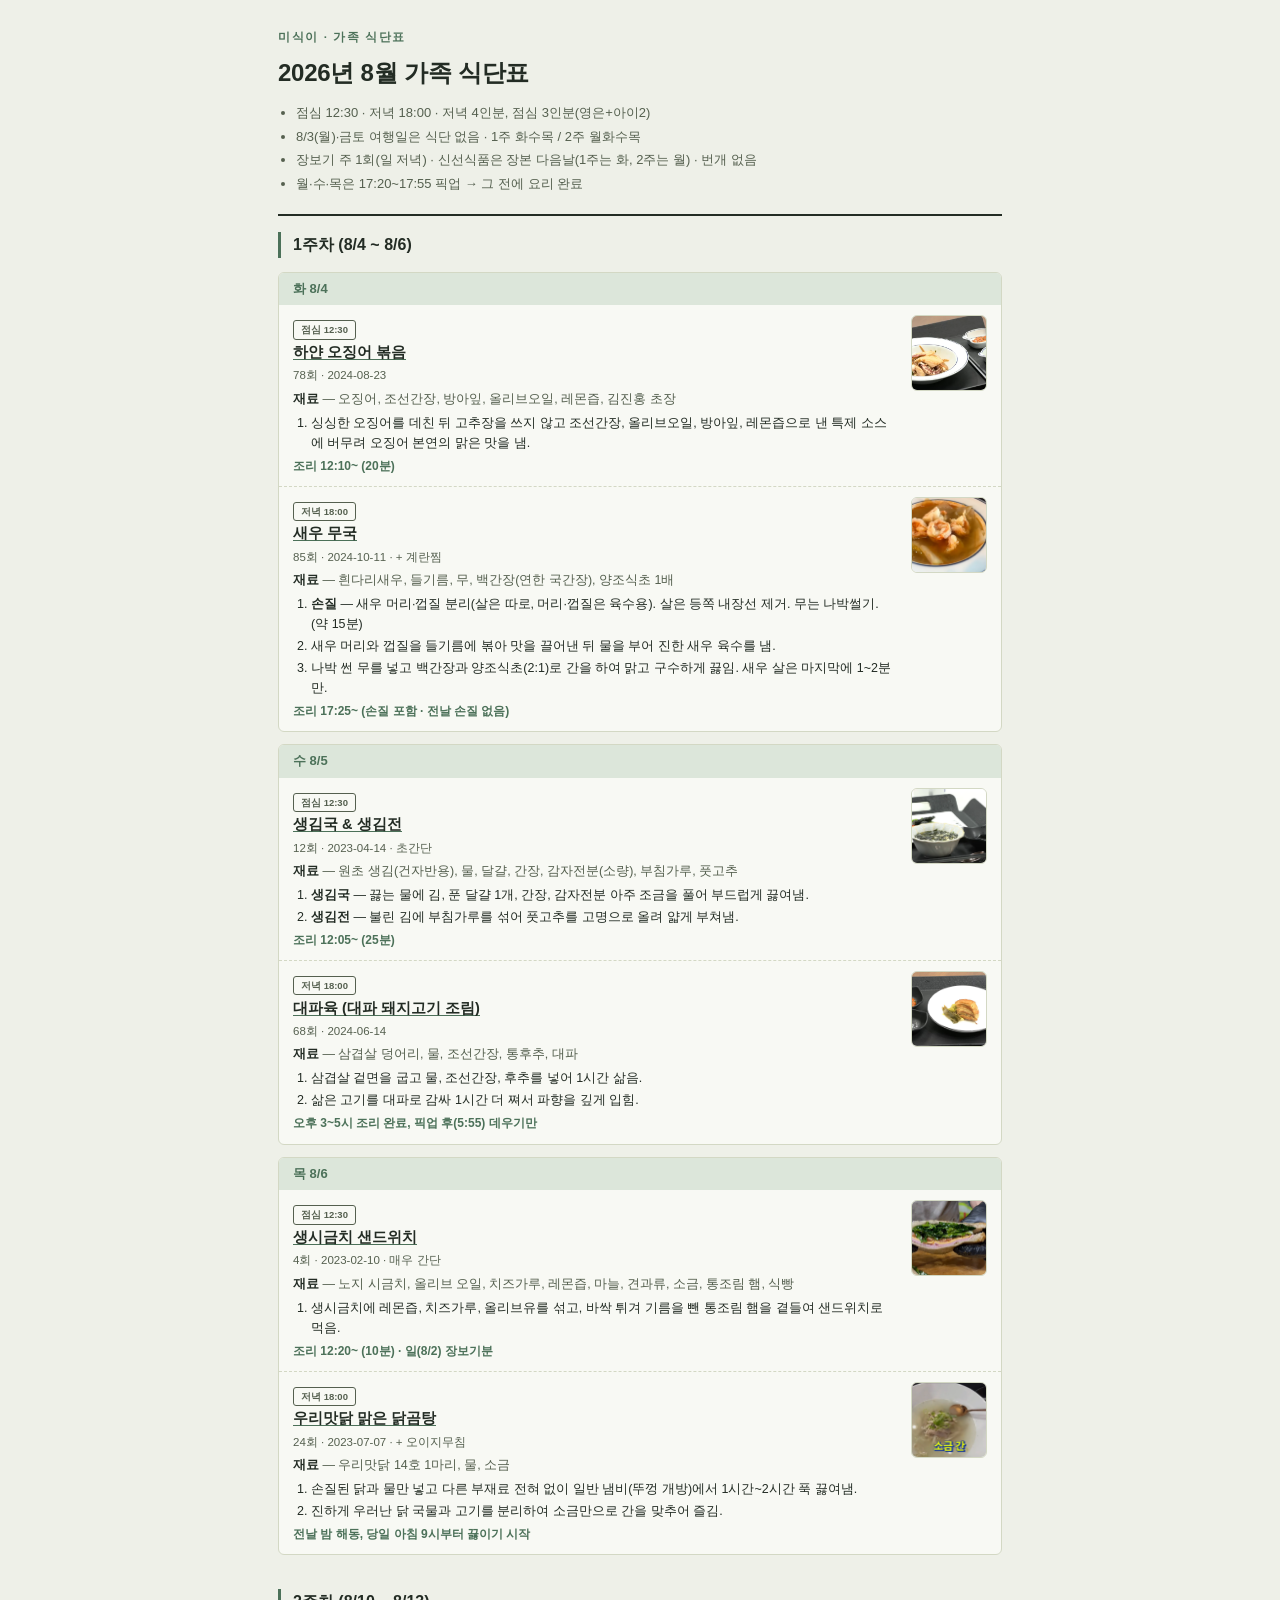
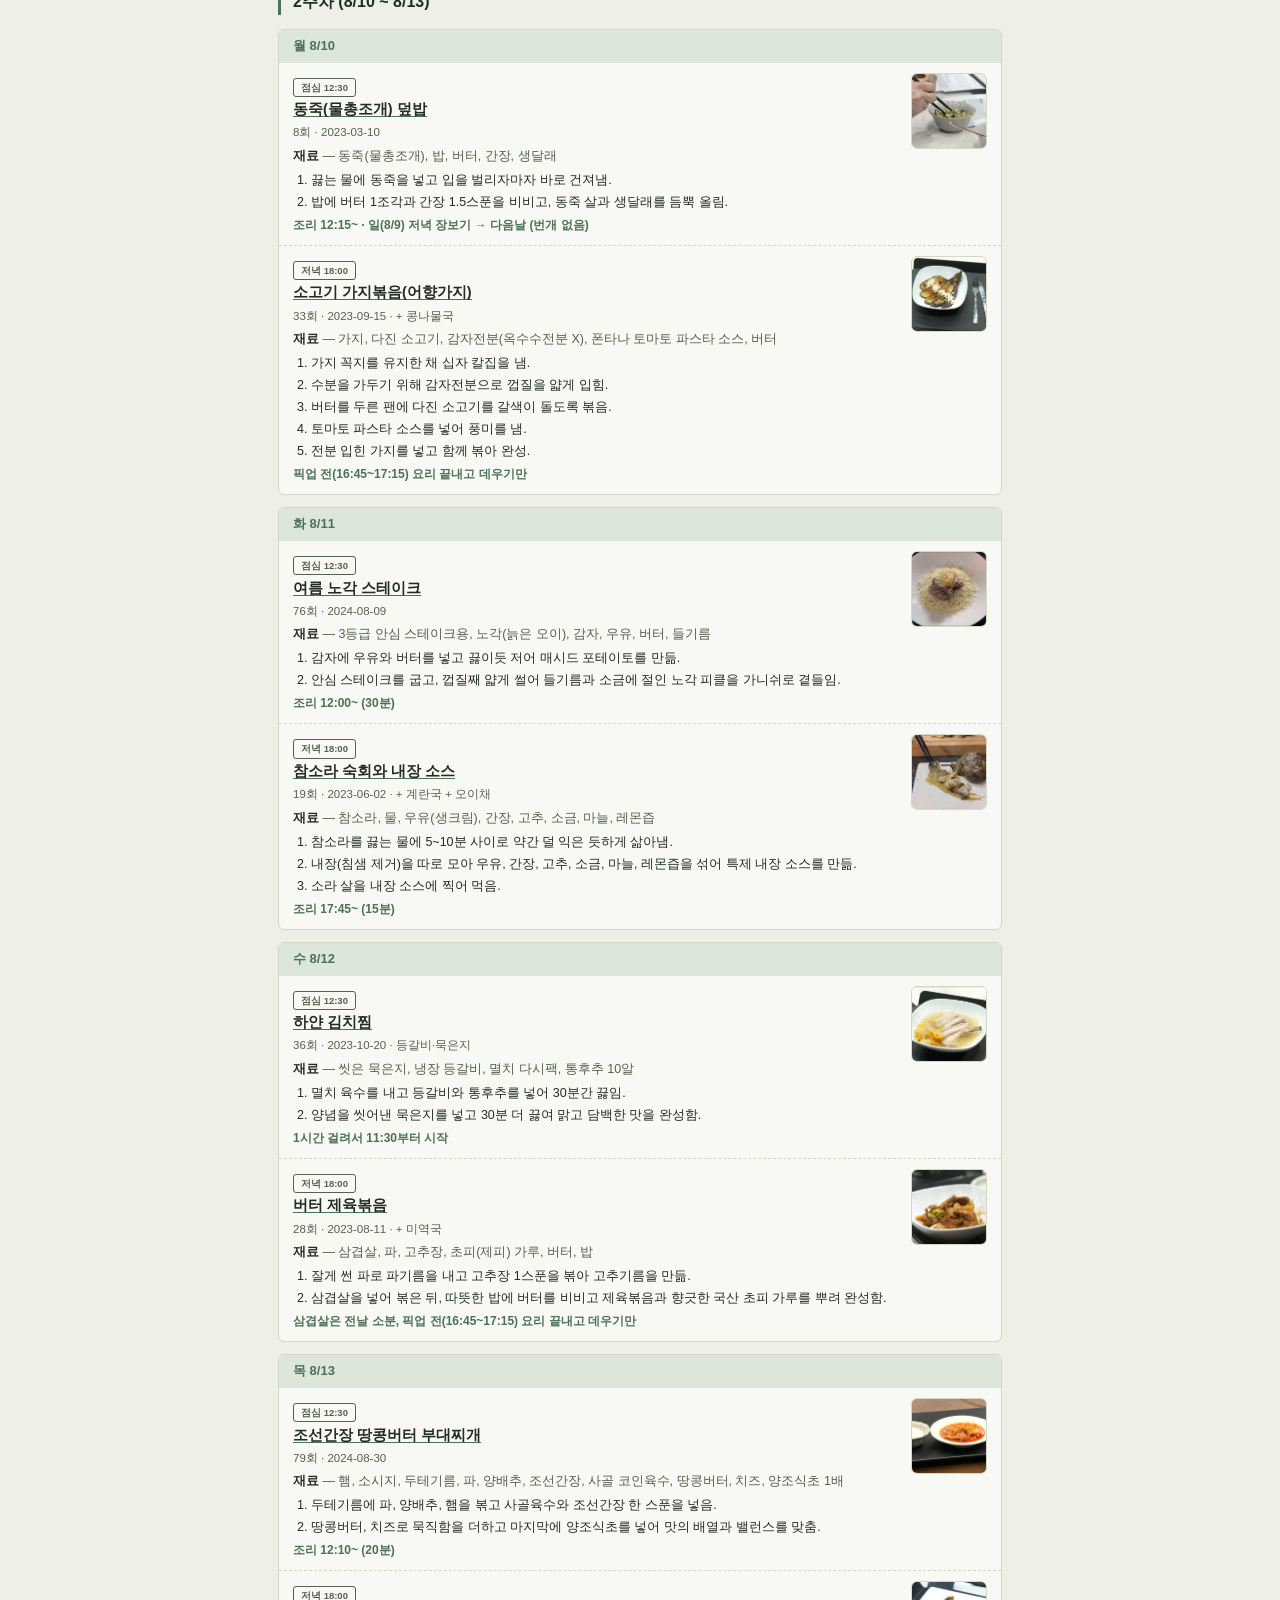
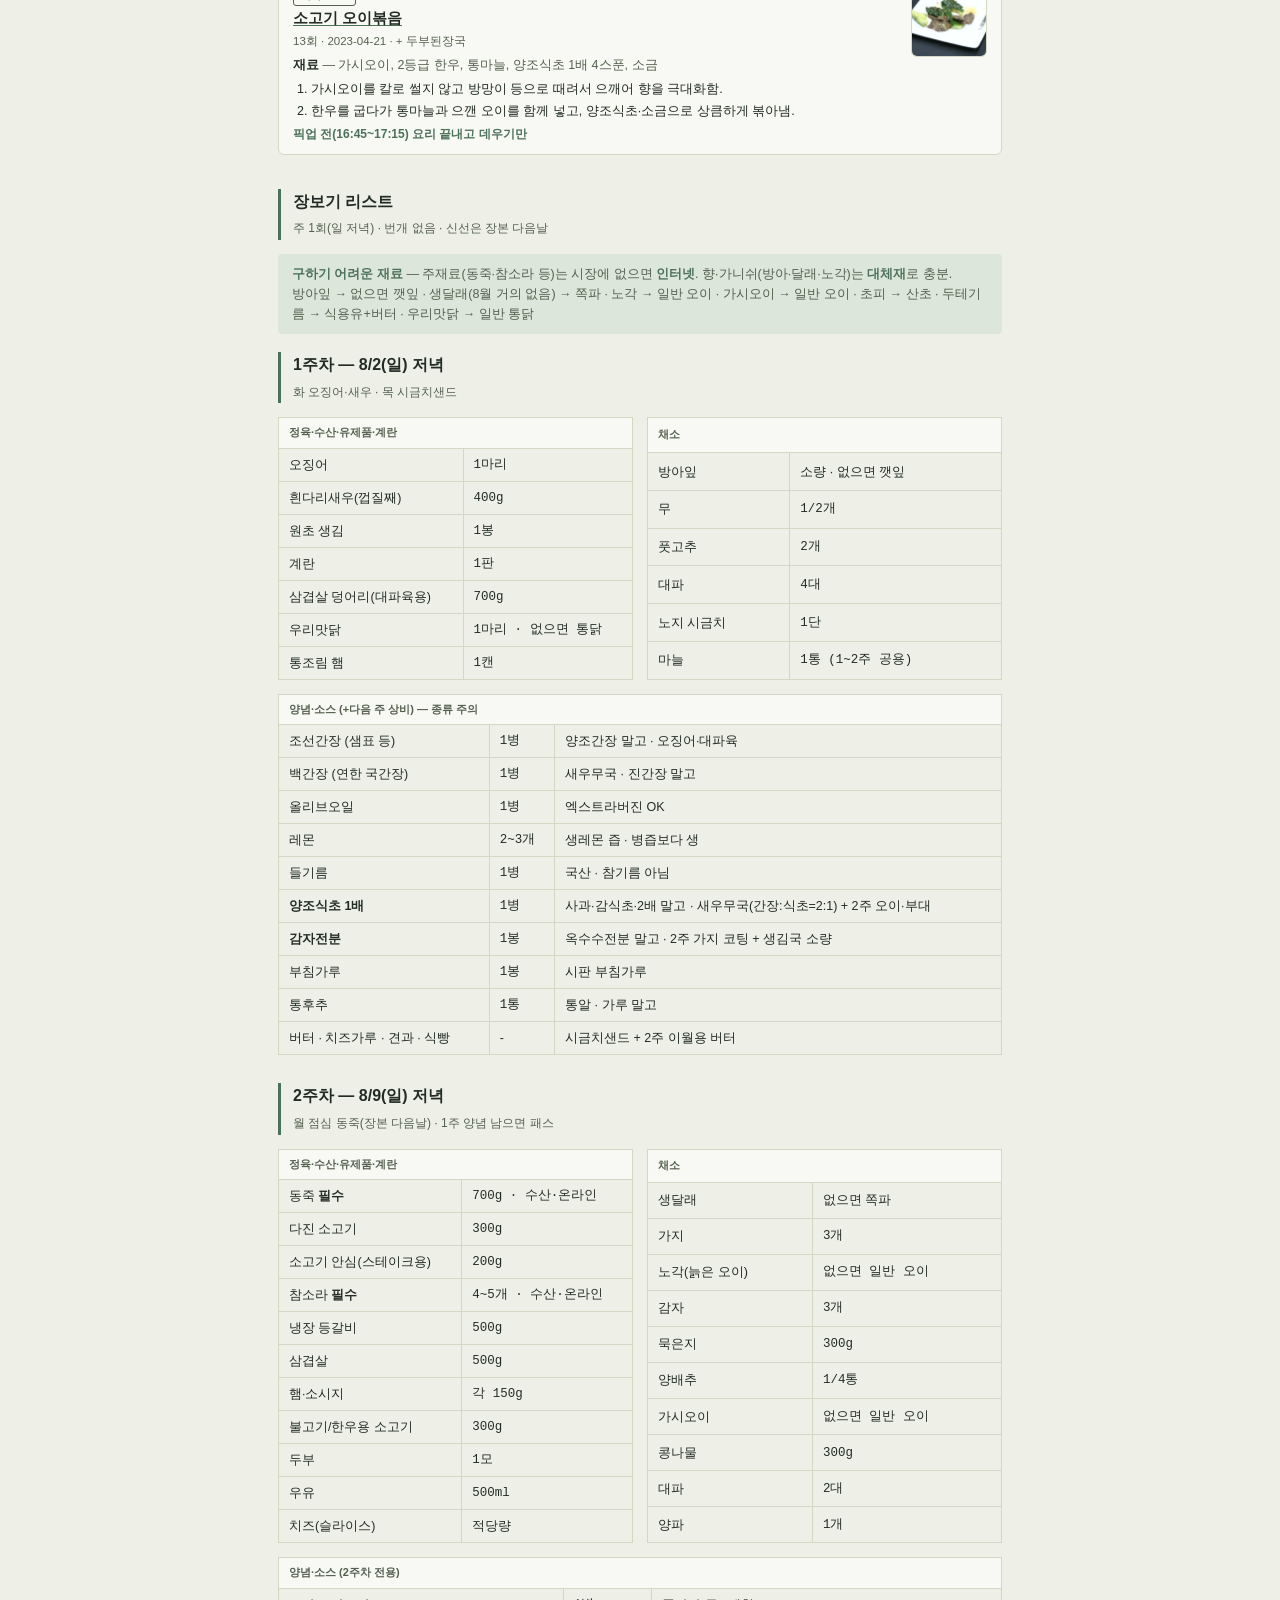
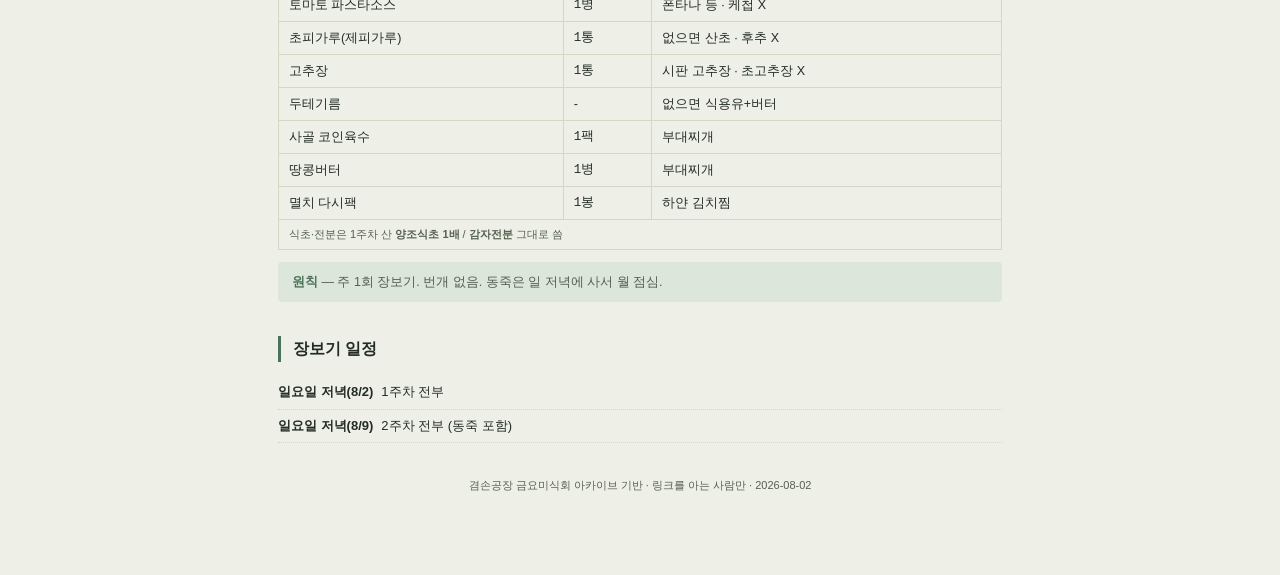
==== commit 4efc39d7: "Add hard-to-find grocery notes with substitutes vs must-buy-online. Co-authored-by: Cursor <cursorag" ====
--- a/family-meal-plan-2026-08.html
+++ b/family-meal-plan-2026-08.html
@@ -350,6 +350,11 @@
   <section id="shopping">
     <div class="sec-head"><h2>장보기 리스트</h2><span class="sub">주 1회(일 저녁) · 번개 없음 · 신선은 장본 다음날</span></div>
 
+    <div class="pantry-strip" style="margin-bottom:16px;">
+      <b>구하기 어려운 재료</b> — 주재료(동죽·참소라 등)는 시장에 없으면 <b>인터넷</b>. 향·가니쉬(방아·달래·노각)는 <b>대체재</b>로 충분.<br>
+      방아잎 → 없으면 깻잎 · 생달래(8월 거의 없음) → 쪽파 · 노각 → 일반 오이 · 가시오이 → 일반 오이 · 초피 → 산초 · 두테기름 → 식용유+버터 · 우리맛닭 → 일반 통닭
+    </div>
+
     <div class="sec-head" style="margin-top:18px;"><h2>1주차 — 8/2(일) 저녁</h2><span class="sub">화 오징어·새우 · 목 시금치샌드</span></div>
     <div class="shop-cols">
       <table class="shop">
@@ -359,12 +364,12 @@
         <tr><td>원초 생김</td><td class="num">1봉</td></tr>
         <tr><td>계란</td><td class="num">1판</td></tr>
         <tr><td>삼겹살 덩어리(대파육용)</td><td class="num">700g</td></tr>
-        <tr><td>우리맛닭</td><td class="num">1마리</td></tr>
+        <tr><td>우리맛닭</td><td class="num">1마리 · 없으면 통닭</td></tr>
         <tr><td>통조림 햄</td><td class="num">1캔</td></tr>
       </table>
       <table class="shop">
         <tr><th colspan="2">채소</th></tr>
-        <tr><td>방아잎</td><td>소량</td></tr>
+        <tr><td>방아잎</td><td>소량 · 없으면 깻잎</td></tr>
         <tr><td>무</td><td class="num">1/2개</td></tr>
         <tr><td>풋고추</td><td class="num">2개</td></tr>
         <tr><td>대파</td><td class="num">4대</td></tr>
@@ -390,10 +395,10 @@
     <div class="shop-cols">
       <table class="shop">
         <tr><th colspan="2">정육·수산·유제품·계란</th></tr>
-        <tr><td>동죽</td><td class="num">700g (월 점심)</td></tr>
+        <tr><td>동죽 <b>필수</b></td><td class="num">700g · 수산·온라인</td></tr>
         <tr><td>다진 소고기</td><td class="num">300g</td></tr>
         <tr><td>소고기 안심(스테이크용)</td><td class="num">200g</td></tr>
-        <tr><td>참소라</td><td class="num">4~5개</td></tr>
+        <tr><td>참소라 <b>필수</b></td><td class="num">4~5개 · 수산·온라인</td></tr>
         <tr><td>냉장 등갈비</td><td class="num">500g</td></tr>
         <tr><td>삼겹살</td><td class="num">500g</td></tr>
         <tr><td>햄·소시지</td><td class="num">각 150g</td></tr>
@@ -404,13 +409,13 @@
       </table>
       <table class="shop">
         <tr><th colspan="2">채소</th></tr>
-        <tr><td>생달래</td><td>소량</td></tr>
+        <tr><td>생달래</td><td>없으면 쪽파</td></tr>
         <tr><td>가지</td><td class="num">3개</td></tr>
-        <tr><td>노각(늙은 오이)</td><td class="num">1개</td></tr>
+        <tr><td>노각(늙은 오이)</td><td class="num">없으면 일반 오이</td></tr>
         <tr><td>감자</td><td class="num">3개</td></tr>
         <tr><td>묵은지</td><td class="num">300g</td></tr>
         <tr><td>양배추</td><td class="num">1/4통</td></tr>
-        <tr><td>가시오이</td><td class="num">4개</td></tr>
+        <tr><td>가시오이</td><td class="num">없으면 일반 오이</td></tr>
         <tr><td>콩나물</td><td class="num">300g</td></tr>
         <tr><td>대파</td><td class="num">2대</td></tr>
         <tr><td>양파</td><td class="num">1개</td></tr>
@@ -419,7 +424,7 @@
     <table class="shop" style="margin-top:14px;">
       <tr><th colspan="3">양념·소스 (2주차 전용)</th></tr>
       <tr><td>토마토 파스타소스</td><td class="num">1병</td><td>폰타나 등 · 케첩 X</td></tr>
-      <tr><td>초피가루(제피가루)</td><td class="num">1통</td><td>제육 · 없으면 산초 · 후추 X</td></tr>
+      <tr><td>초피가루(제피가루)</td><td class="num">1통</td><td>없으면 산초 · 후추 X</td></tr>
       <tr><td>고추장</td><td class="num">1통</td><td>시판 고추장 · 초고추장 X</td></tr>
       <tr><td>두테기름</td><td>-</td><td>없으면 식용유+버터</td></tr>
       <tr><td>사골 코인육수</td><td class="num">1팩</td><td>부대찌개</td></tr>
@@ -427,7 +432,7 @@
       <tr><td>멸치 다시팩</td><td class="num">1봉</td><td>하얀 김치찜</td></tr>
       <tr><td colspan="3" style="font-size:11px;color:var(--ink-soft);">식초·전분은 1주차 산 <b>양조식초 1배</b> / <b>감자전분</b> 그대로 씀</td></tr>
     </table>
-    <div class="pantry-strip"><b>원칙</b> — 주 1회 장보기. 번개 장보기 없음. 동죽은 일 저녁에 사서 월 점심.</div>
+    <div class="pantry-strip"><b>원칙</b> — 주 1회 장보기. 번개 없음. 동죽은 일 저녁에 사서 월 점심.</div>
   </section>
 
   <section id="schedule">
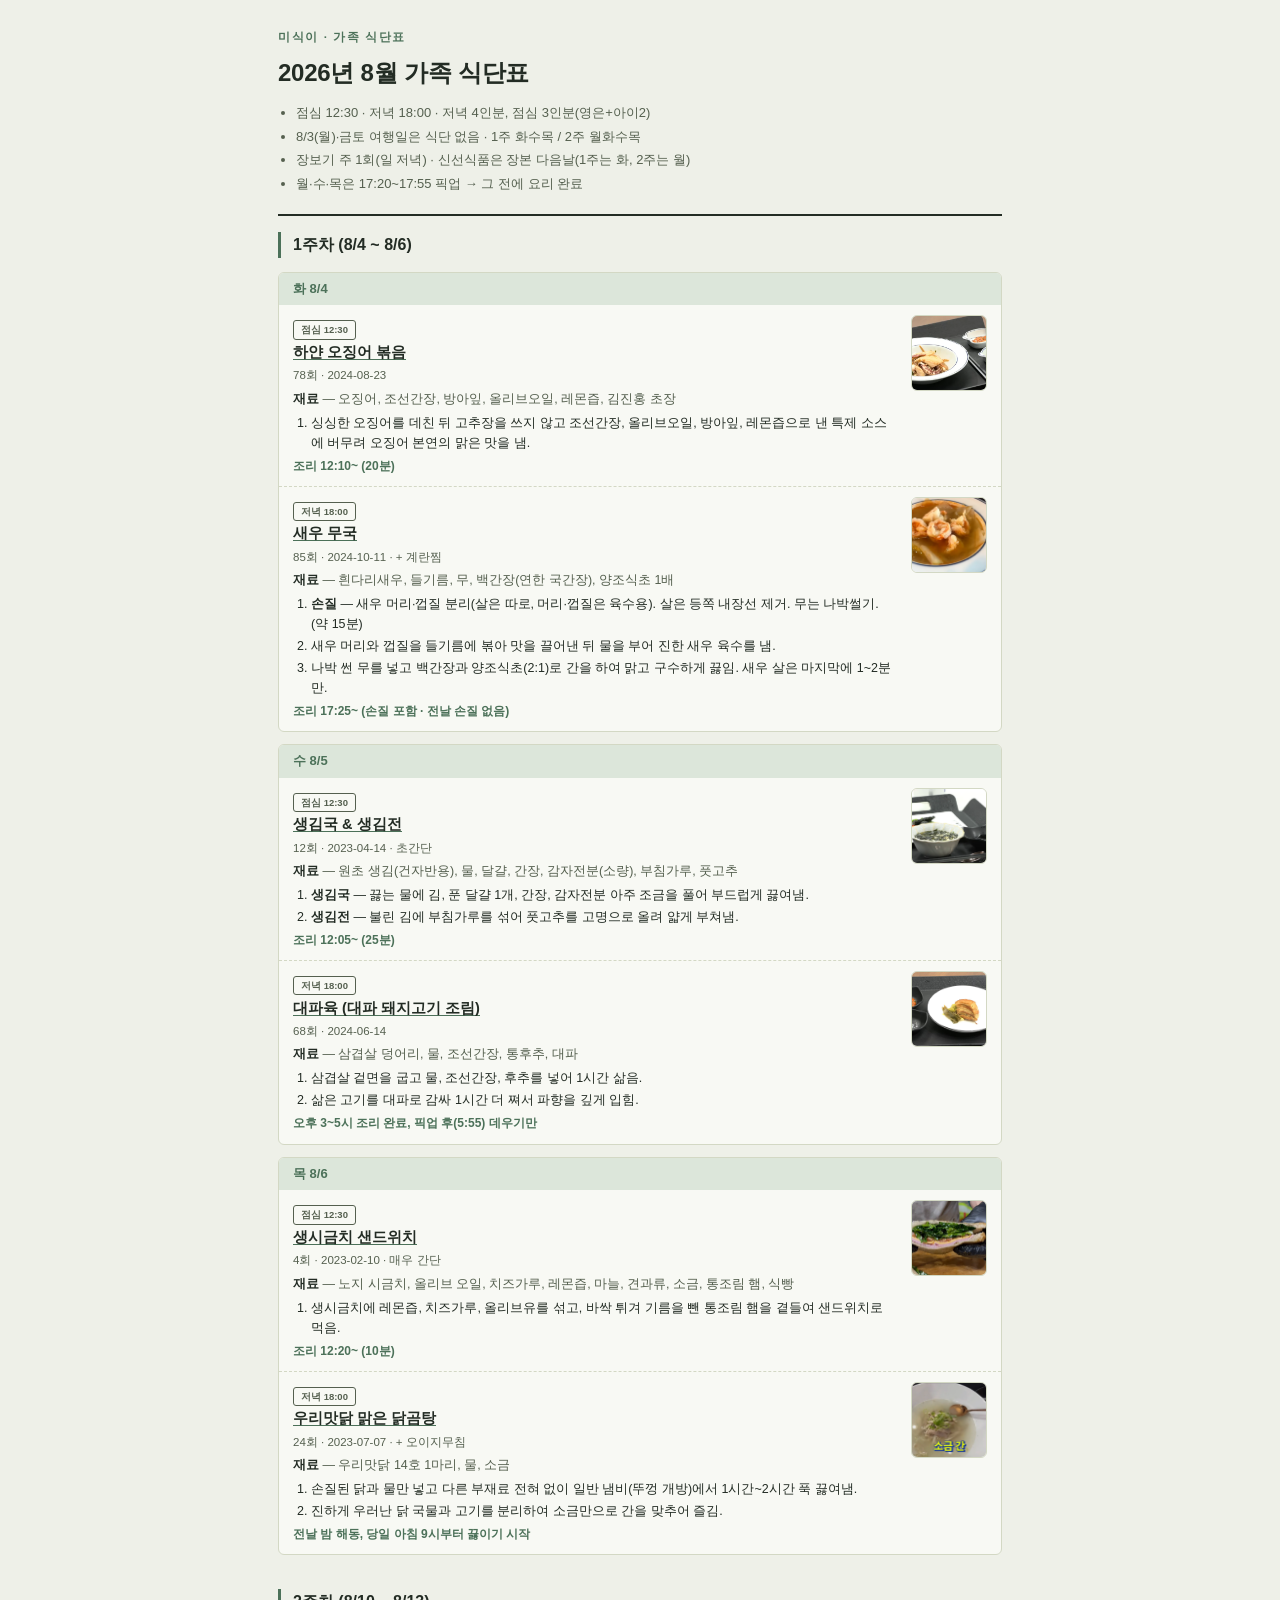
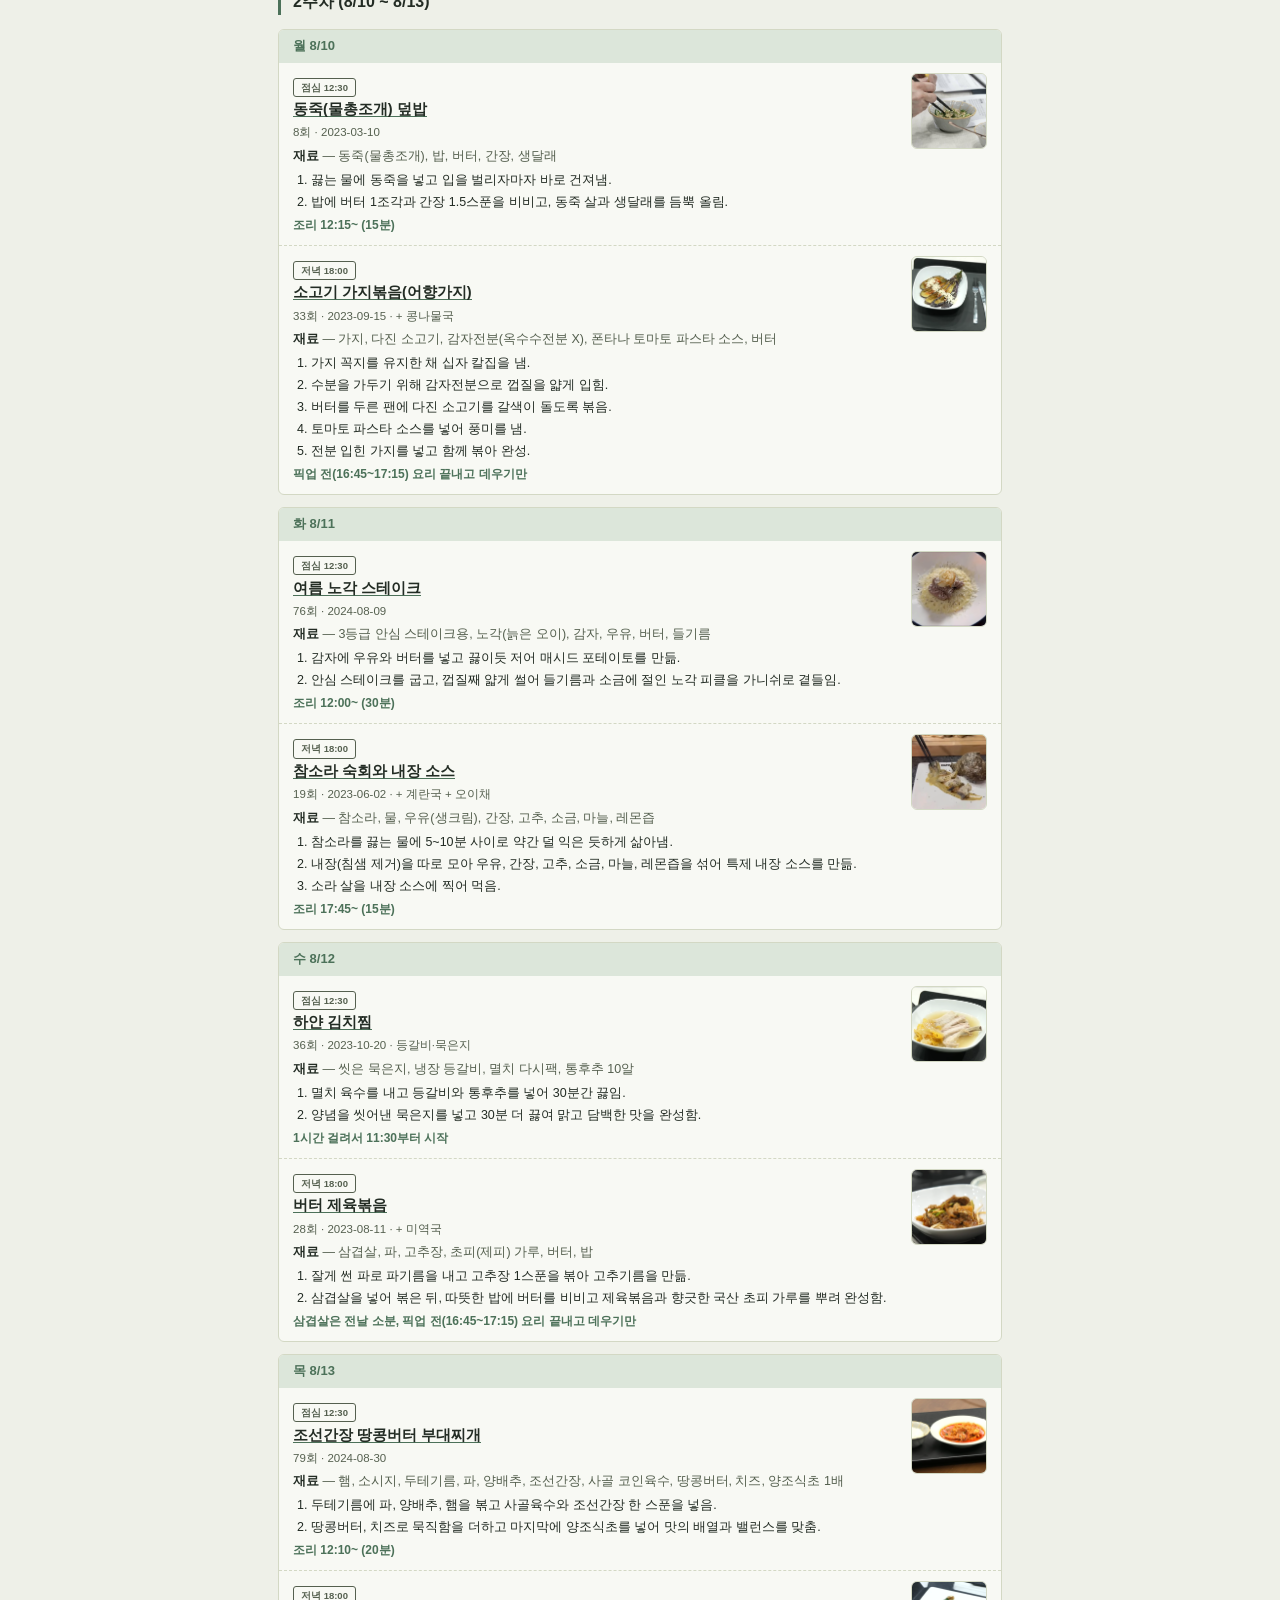
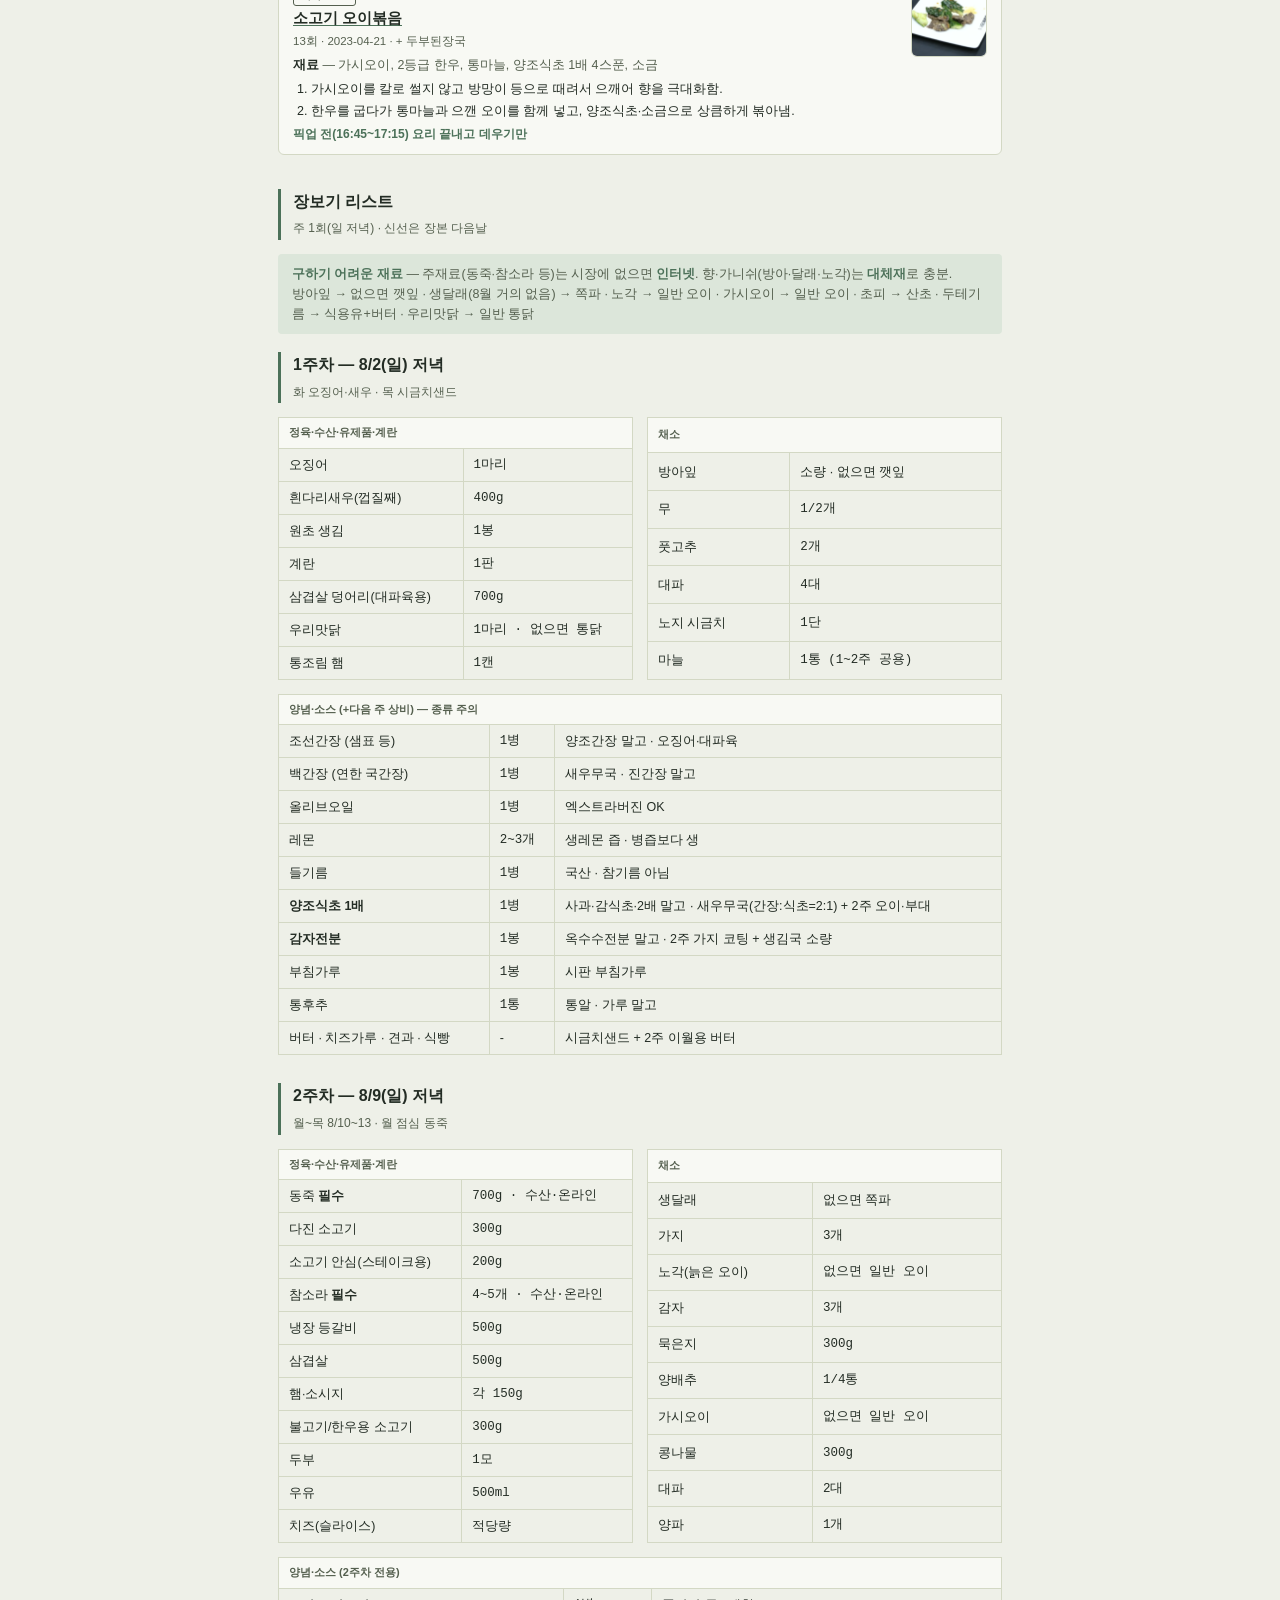
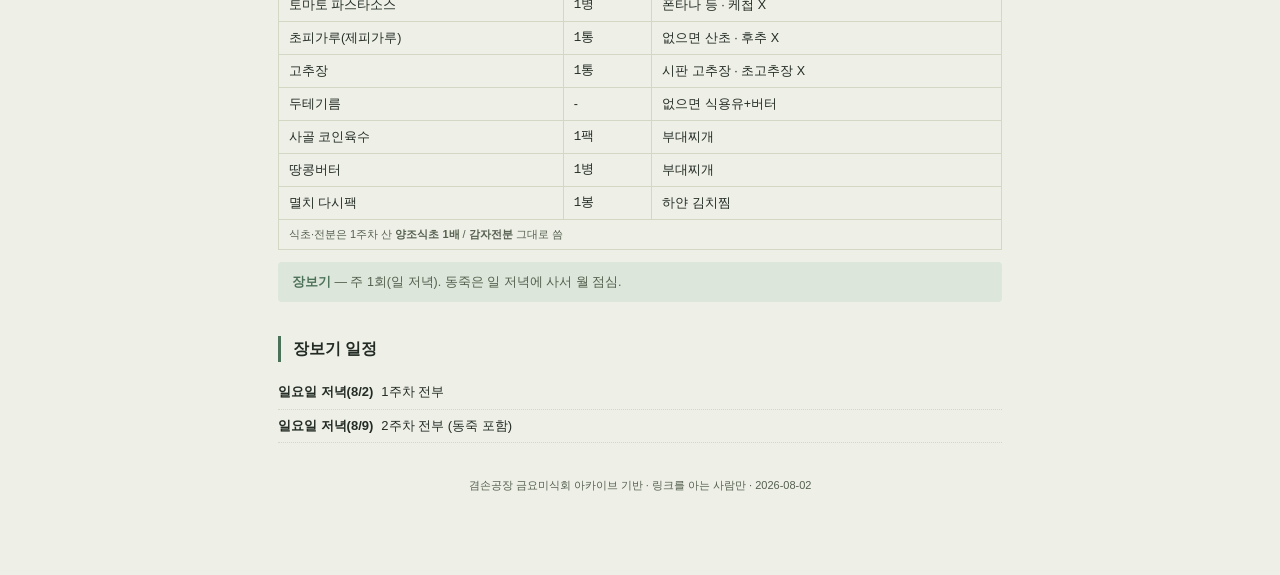
==== commit 76d3d957: "Strip changelog phrasing from the public meal plan page. Co-authored-by: Cursor <cursoragent@cursor." ====
--- a/family-meal-plan-2026-08.html
+++ b/family-meal-plan-2026-08.html
@@ -79,7 +79,7 @@
     <ul>
       <li>점심 12:30 · 저녁 18:00 · 저녁 4인분, 점심 3인분(영은+아이2)</li>
       <li>8/3(월)·금토 여행일은 식단 없음 · 1주 화수목 / 2주 월화수목</li>
-      <li>장보기 주 1회(일 저녁) · 신선식품은 장본 다음날(1주는 화, 2주는 월) · 번개 없음</li>
+      <li>장보기 주 1회(일 저녁) · 신선식품은 장본 다음날(1주는 화, 2주는 월)</li>
       <li>월·수·목은 17:20~17:55 픽업 → 그 전에 요리 완료</li>
     </ul>
   </header>
@@ -172,7 +172,7 @@
               <li>생시금치에 레몬즙, 치즈가루, 올리브유를 섞고, 바싹 튀겨 기름을 뺀 통조림 햄을 곁들여 샌드위치로 먹음.</li>
             </ol>
           </div>
-          <div class="timing">조리 12:20~ (10분) · 일(8/2) 장보기분</div>
+          <div class="timing">조리 12:20~ (10분)</div>
         </div>
         <img class="meal-thumb" src="dish-shots/dish07_sigeumchi_sandwich.webp" alt="시금치 샌드위치">
       </div>
@@ -212,7 +212,7 @@
               <li>밥에 버터 1조각과 간장 1.5스푼을 비비고, 동죽 살과 생달래를 듬뿍 올림.</li>
             </ol>
           </div>
-          <div class="timing">조리 12:15~ · 일(8/9) 저녁 장보기 → 다음날 (번개 없음)</div>
+          <div class="timing">조리 12:15~ (15분)</div>
         </div>
         <img class="meal-thumb" src="dish-shots/dish05_dongjuk_deopbap.jpg" alt="동죽 덮밥">
       </div>
@@ -348,7 +348,7 @@
   </section>
 
   <section id="shopping">
-    <div class="sec-head"><h2>장보기 리스트</h2><span class="sub">주 1회(일 저녁) · 번개 없음 · 신선은 장본 다음날</span></div>
+    <div class="sec-head"><h2>장보기 리스트</h2><span class="sub">주 1회(일 저녁) · 신선은 장본 다음날</span></div>
 
     <div class="pantry-strip" style="margin-bottom:16px;">
       <b>구하기 어려운 재료</b> — 주재료(동죽·참소라 등)는 시장에 없으면 <b>인터넷</b>. 향·가니쉬(방아·달래·노각)는 <b>대체재</b>로 충분.<br>
@@ -391,7 +391,7 @@
       <tr><td>버터 · 치즈가루 · 견과 · 식빵</td><td>-</td><td>시금치샌드 + 2주 이월용 버터</td></tr>
     </table>
 
-    <div class="sec-head" style="margin-top:28px;"><h2>2주차 — 8/9(일) 저녁</h2><span class="sub">월 점심 동죽(장본 다음날) · 1주 양념 남으면 패스</span></div>
+    <div class="sec-head" style="margin-top:28px;"><h2>2주차 — 8/9(일) 저녁</h2><span class="sub">월~목 8/10~13 · 월 점심 동죽</span></div>
     <div class="shop-cols">
       <table class="shop">
         <tr><th colspan="2">정육·수산·유제품·계란</th></tr>
@@ -432,7 +432,7 @@
       <tr><td>멸치 다시팩</td><td class="num">1봉</td><td>하얀 김치찜</td></tr>
       <tr><td colspan="3" style="font-size:11px;color:var(--ink-soft);">식초·전분은 1주차 산 <b>양조식초 1배</b> / <b>감자전분</b> 그대로 씀</td></tr>
     </table>
-    <div class="pantry-strip"><b>원칙</b> — 주 1회 장보기. 번개 없음. 동죽은 일 저녁에 사서 월 점심.</div>
+    <div class="pantry-strip"><b>장보기</b> — 주 1회(일 저녁). 동죽은 일 저녁에 사서 월 점심.</div>
   </section>
 
   <section id="schedule">
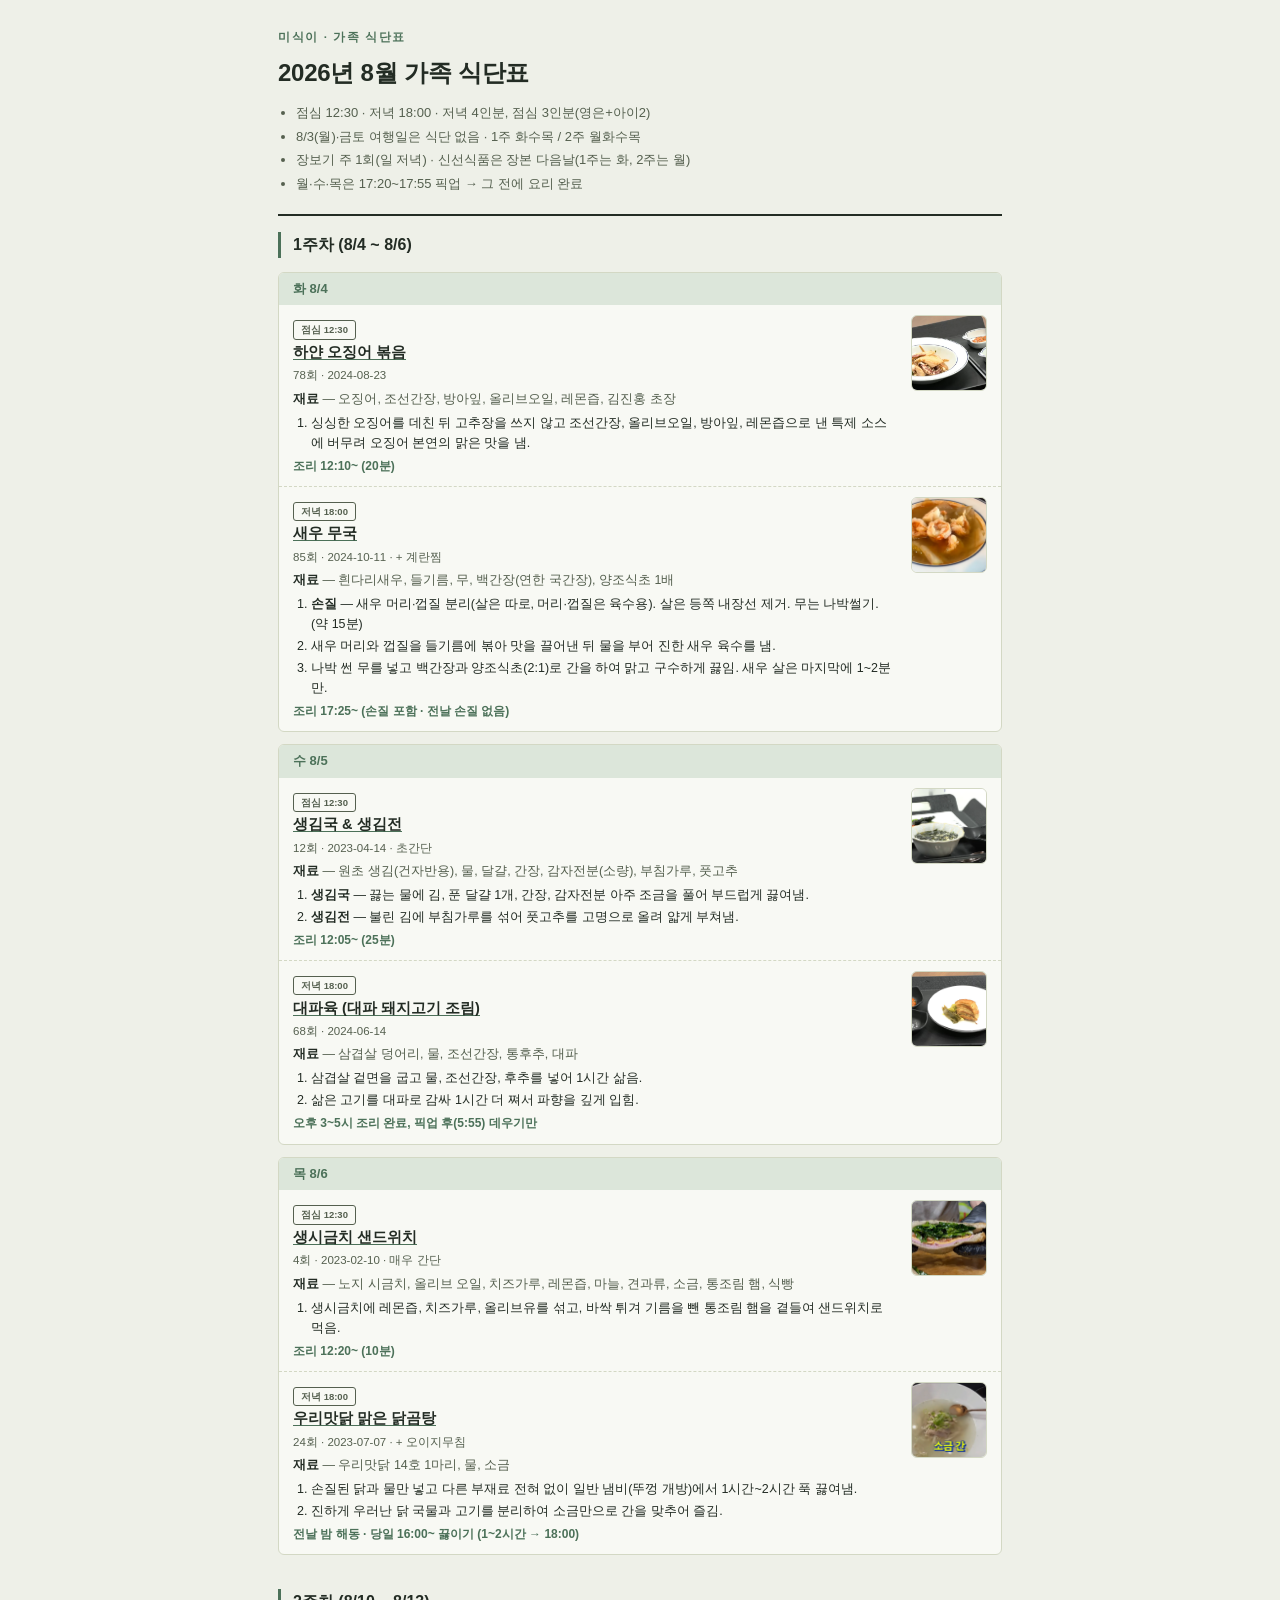
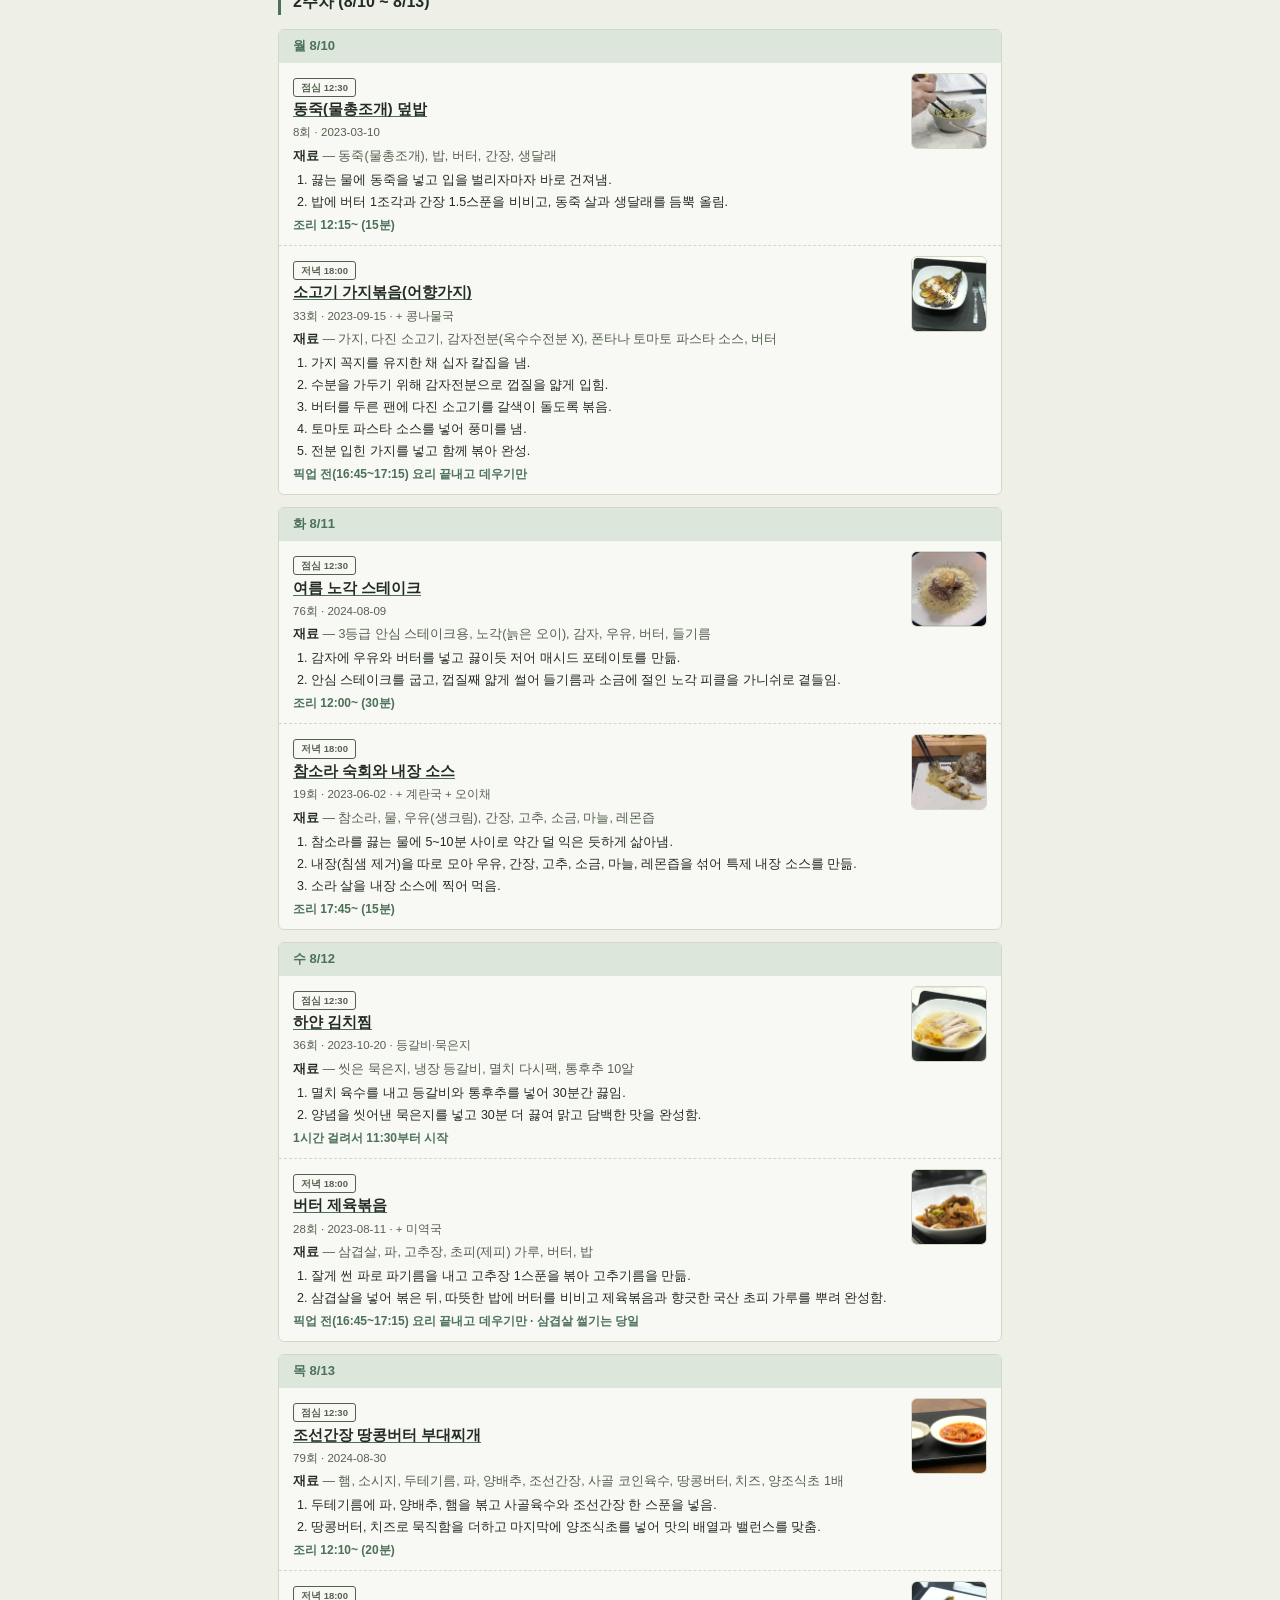
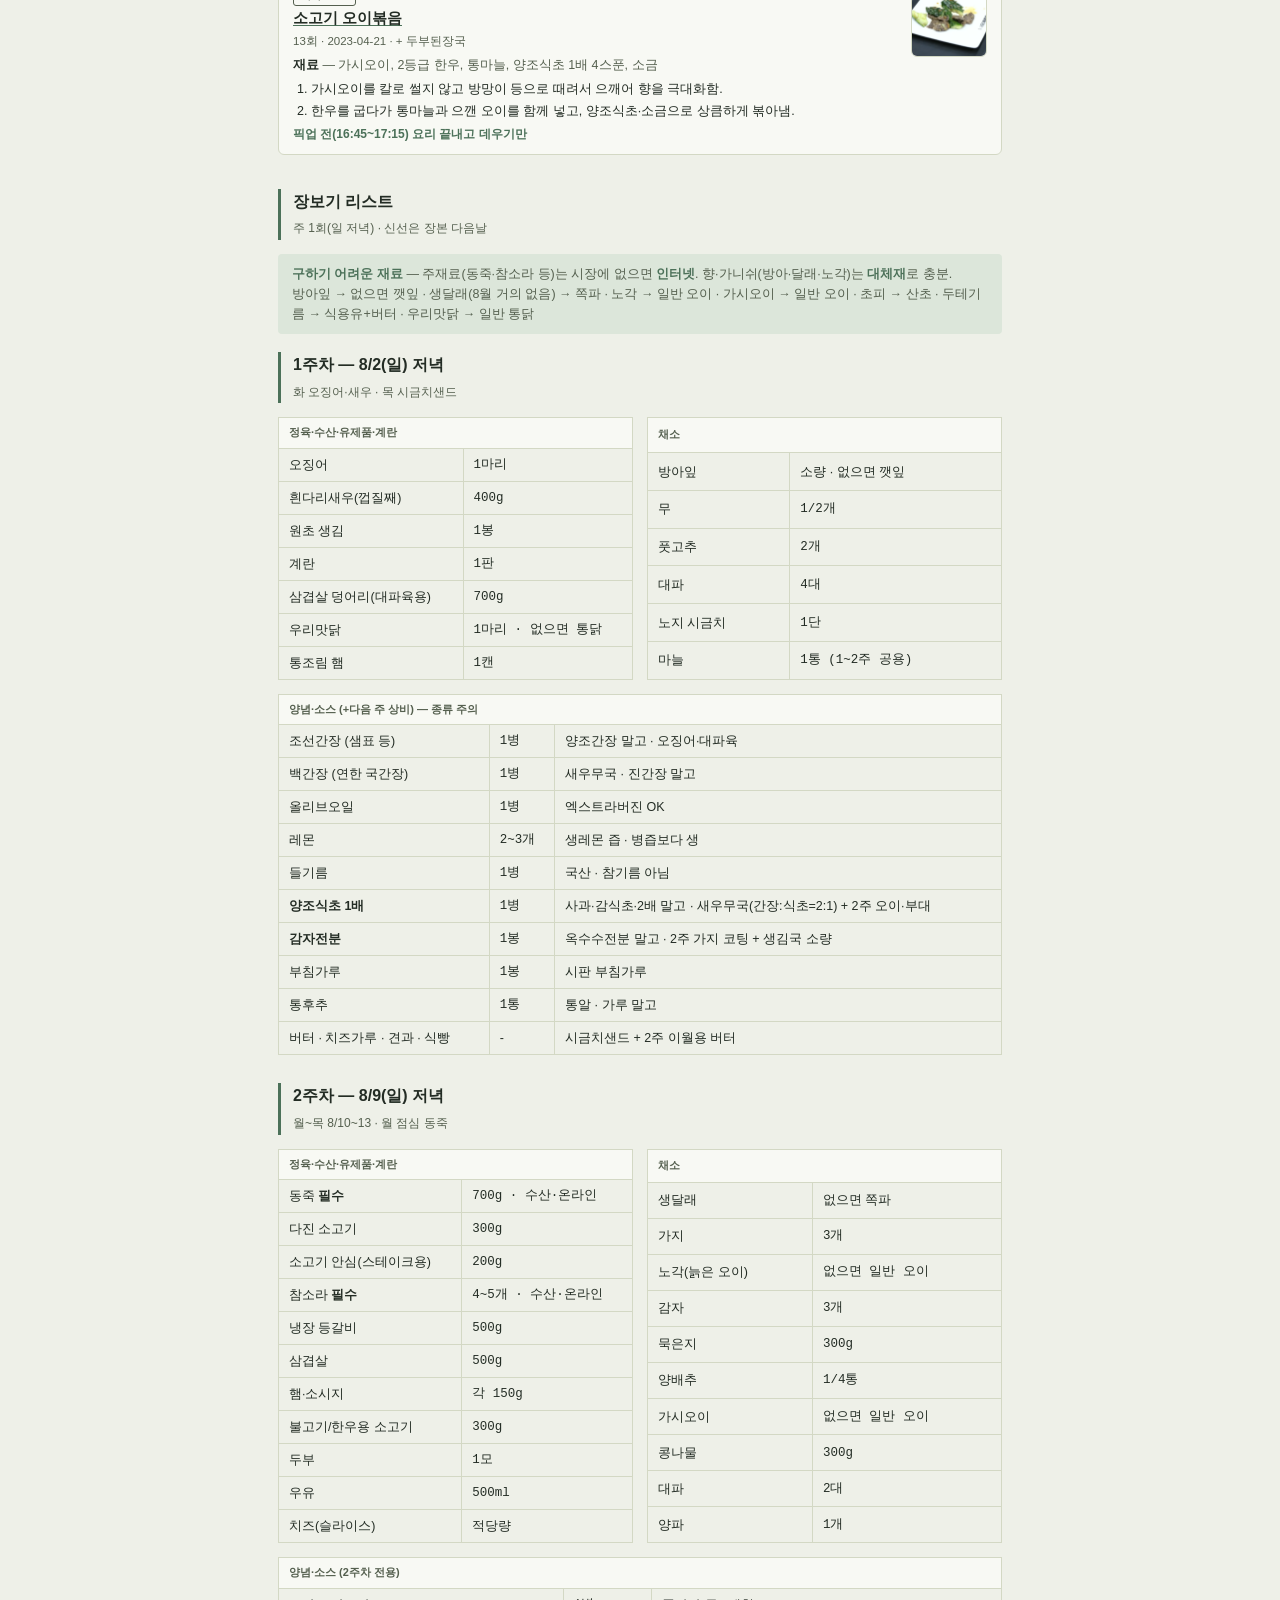
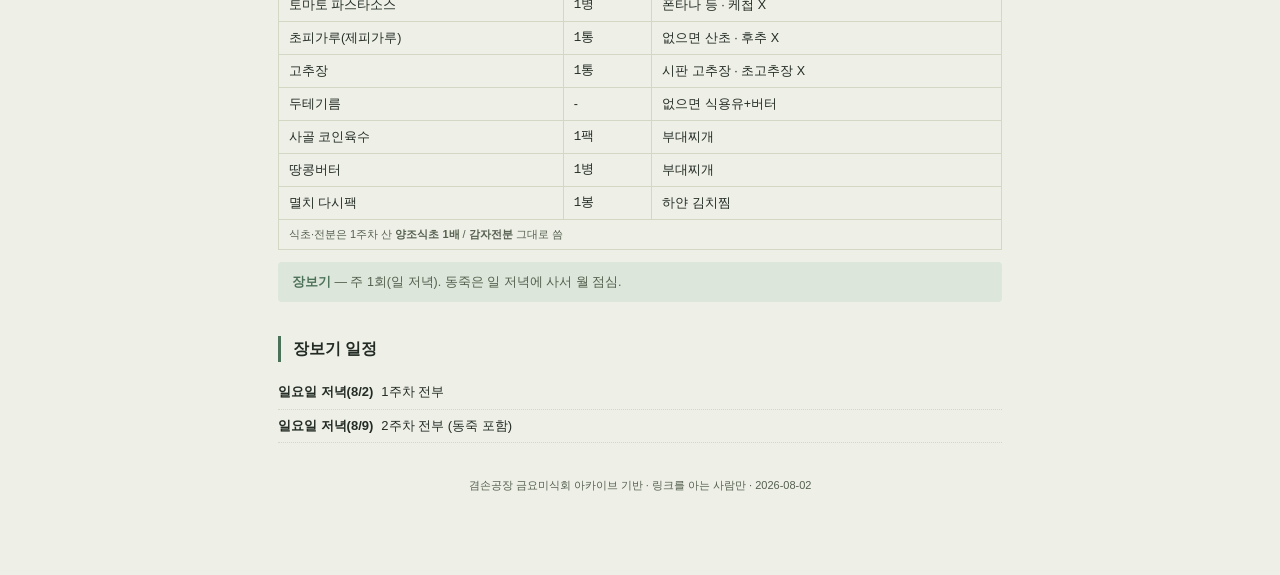
==== commit 7deaa5da: "Align cook timing: same-day starts, drop unnecessary prep notes. Co-authored-by: Cursor <cursoragent" ====
--- a/family-meal-plan-2026-08.html
+++ b/family-meal-plan-2026-08.html
@@ -188,7 +188,7 @@
               <li>진하게 우러난 닭 국물과 고기를 분리하여 소금만으로 간을 맞추어 즐김.</li>
             </ol>
           </div>
-          <div class="timing">전날 밤 해동, 당일 아침 9시부터 끓이기 시작</div>
+          <div class="timing">전날 밤 해동 · 당일 16:00~ 끓이기 (1~2시간 → 18:00)</div>
         </div>
         <img class="meal-thumb" src="dish-shots/dish06_dakgomtang.png" alt="닭곰탕">
       </div>
@@ -304,7 +304,7 @@
               <li>삼겹살을 넣어 볶은 뒤, 따뜻한 밥에 버터를 비비고 제육볶음과 향긋한 국산 초피 가루를 뿌려 완성함.</li>
             </ol>
           </div>
-          <div class="timing">삼겹살은 전날 소분, 픽업 전(16:45~17:15) 요리 끝내고 데우기만</div>
+          <div class="timing">픽업 전(16:45~17:15) 요리 끝내고 데우기만 · 삼겹살 썰기는 당일</div>
         </div>
         <img class="meal-thumb" src="dish-shots/dish12_butter_jeyuk.webp" alt="버터 제육볶음">
       </div>
